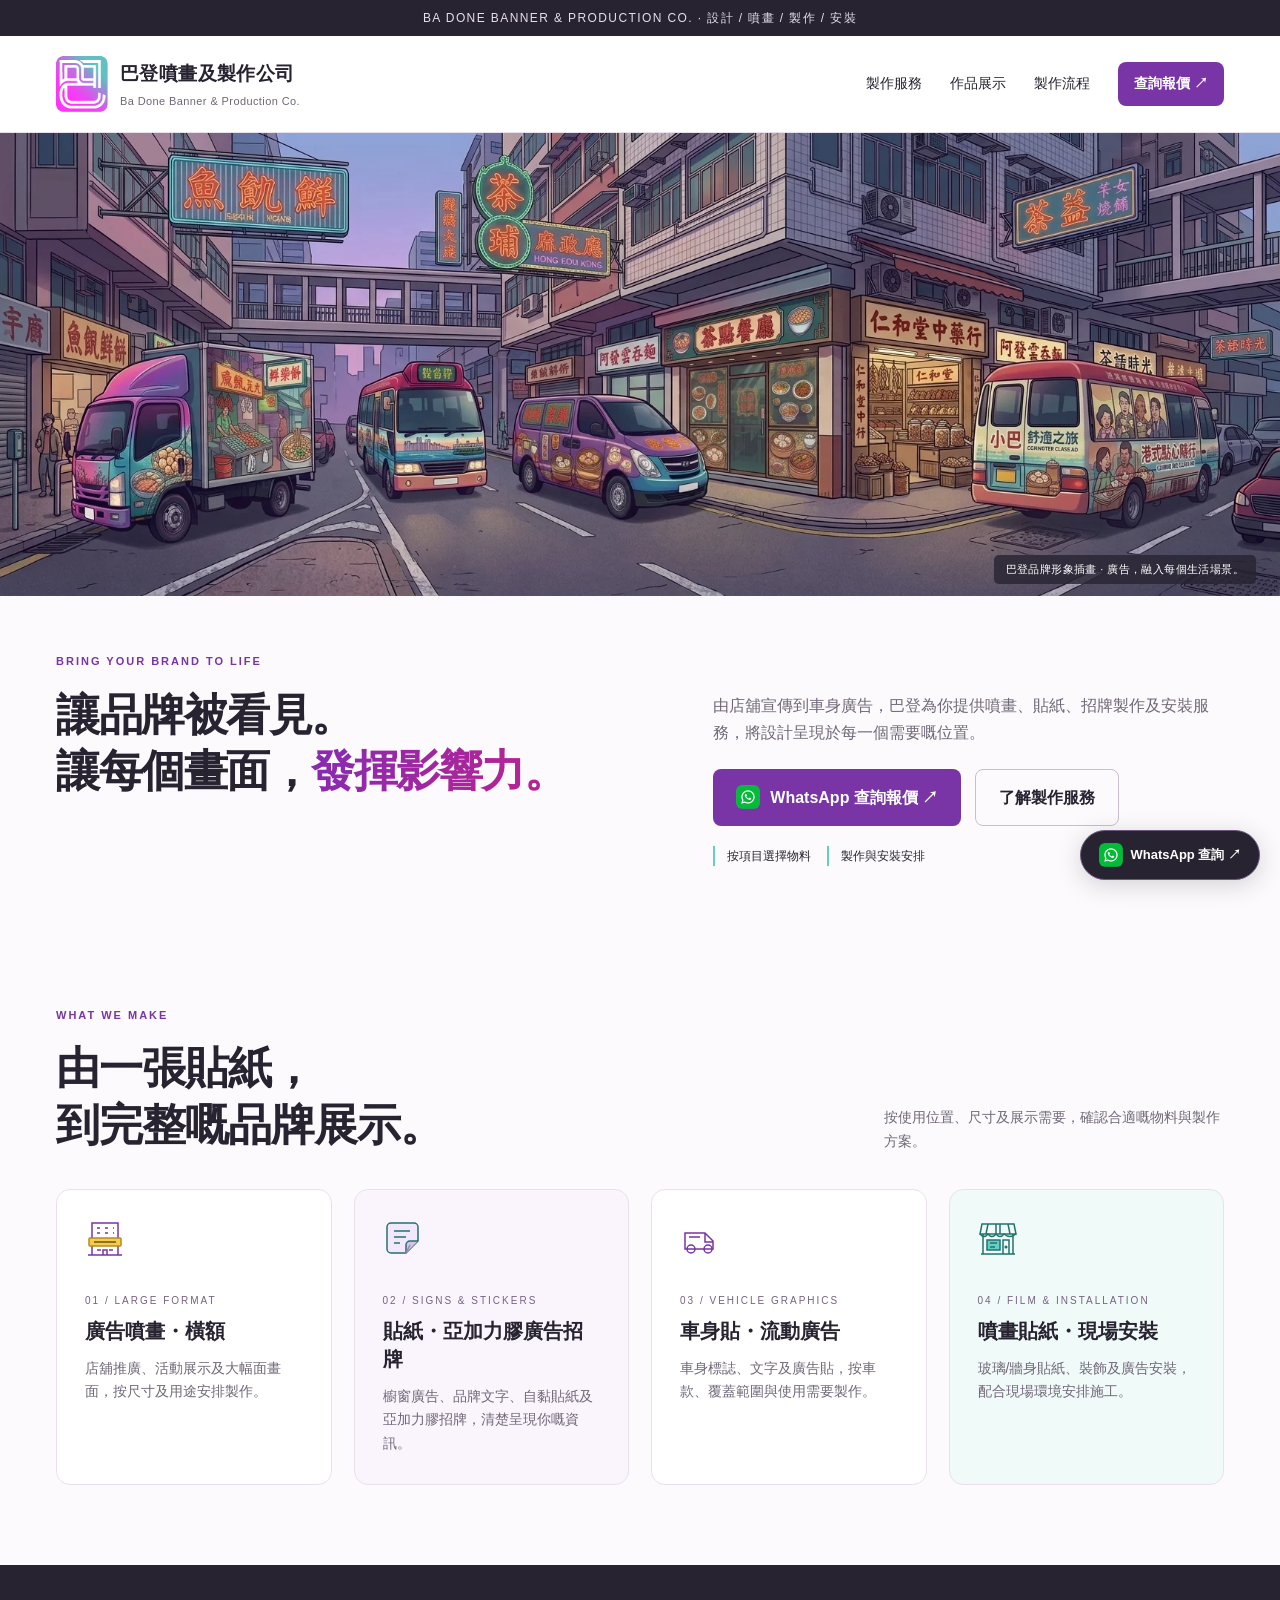
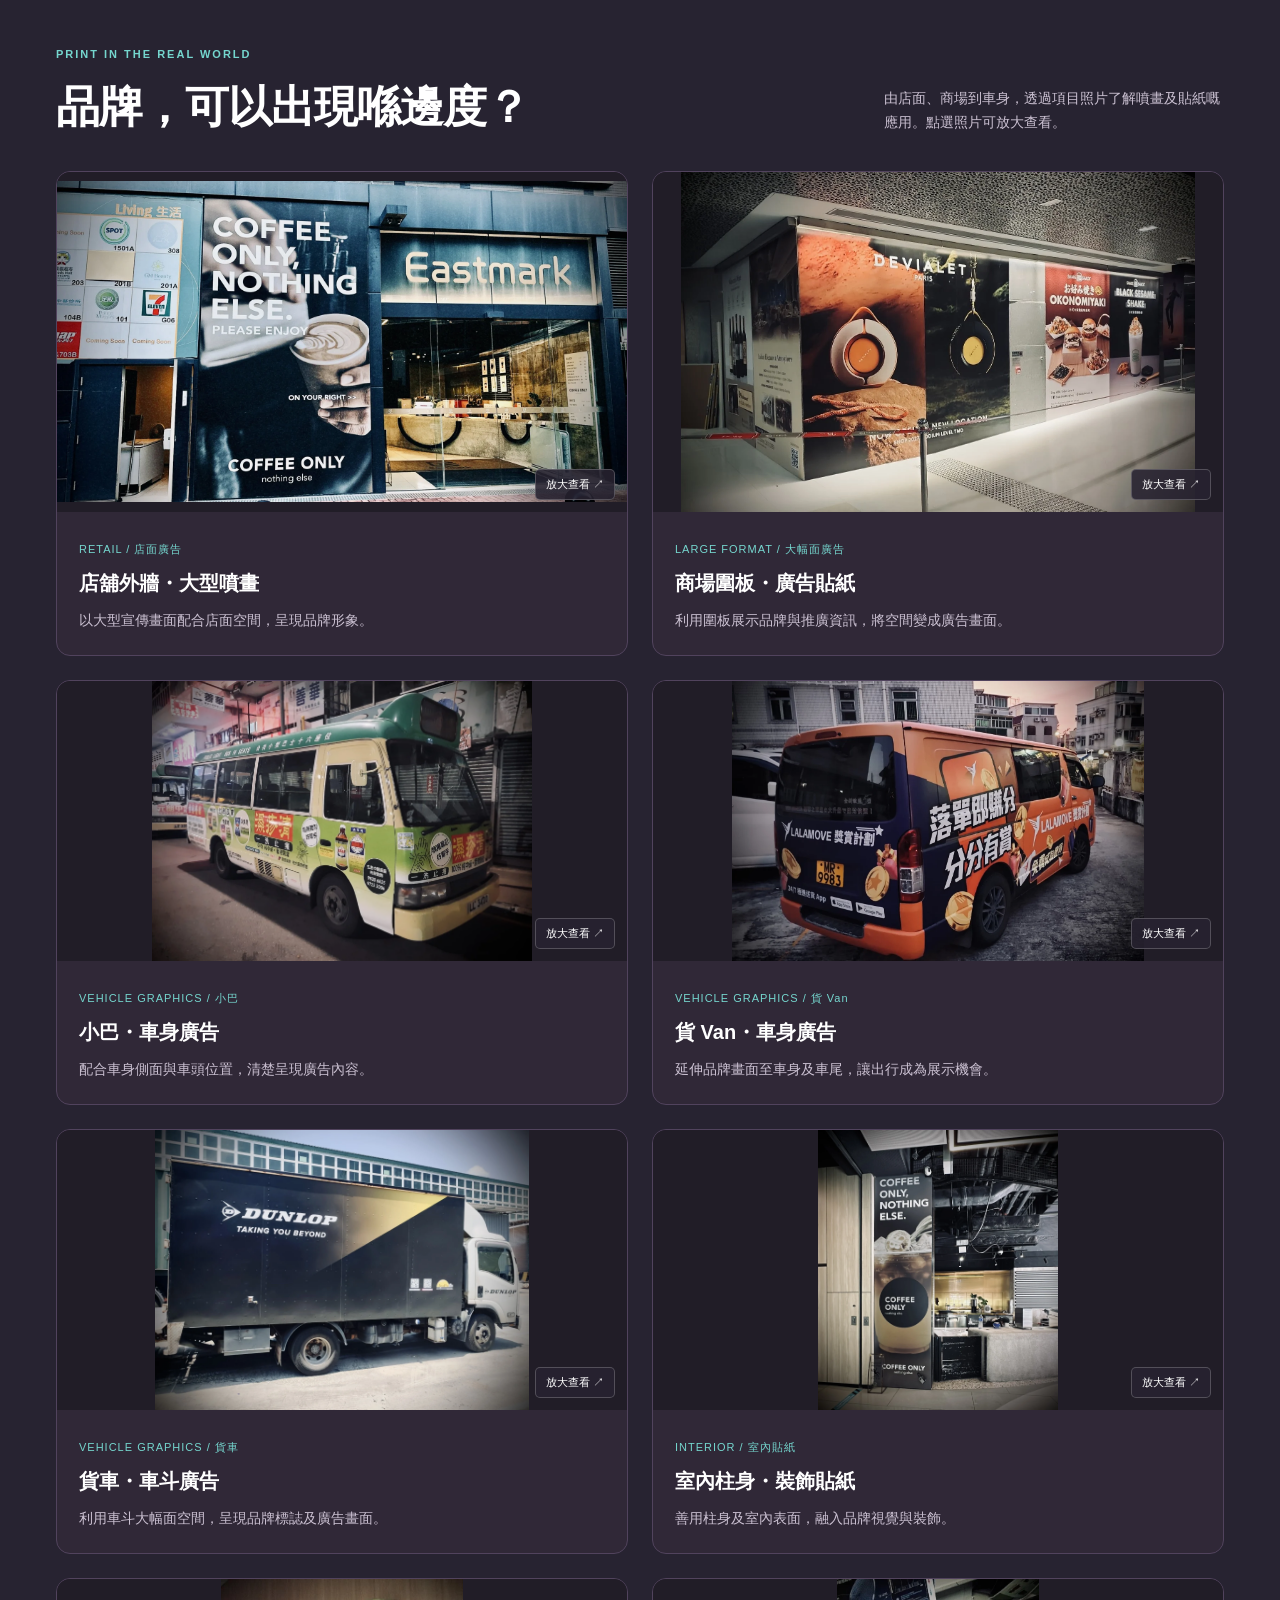
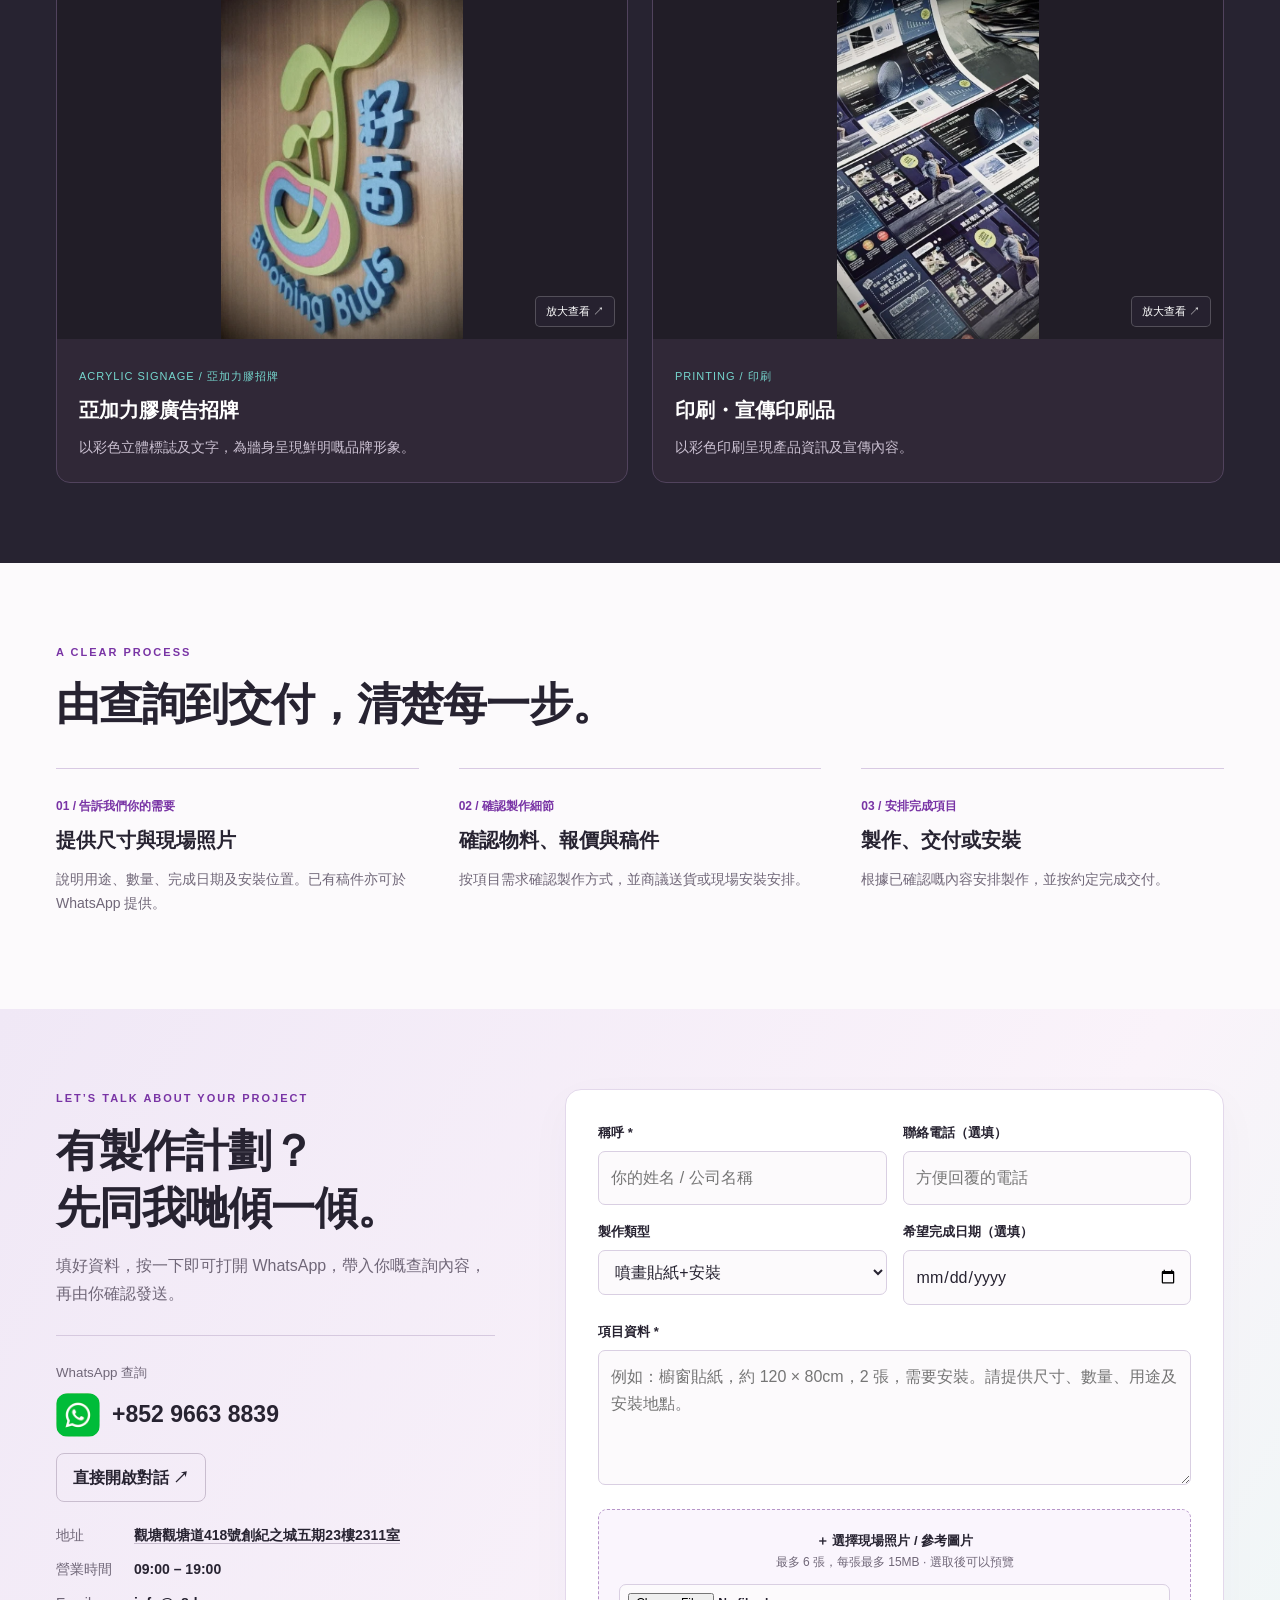
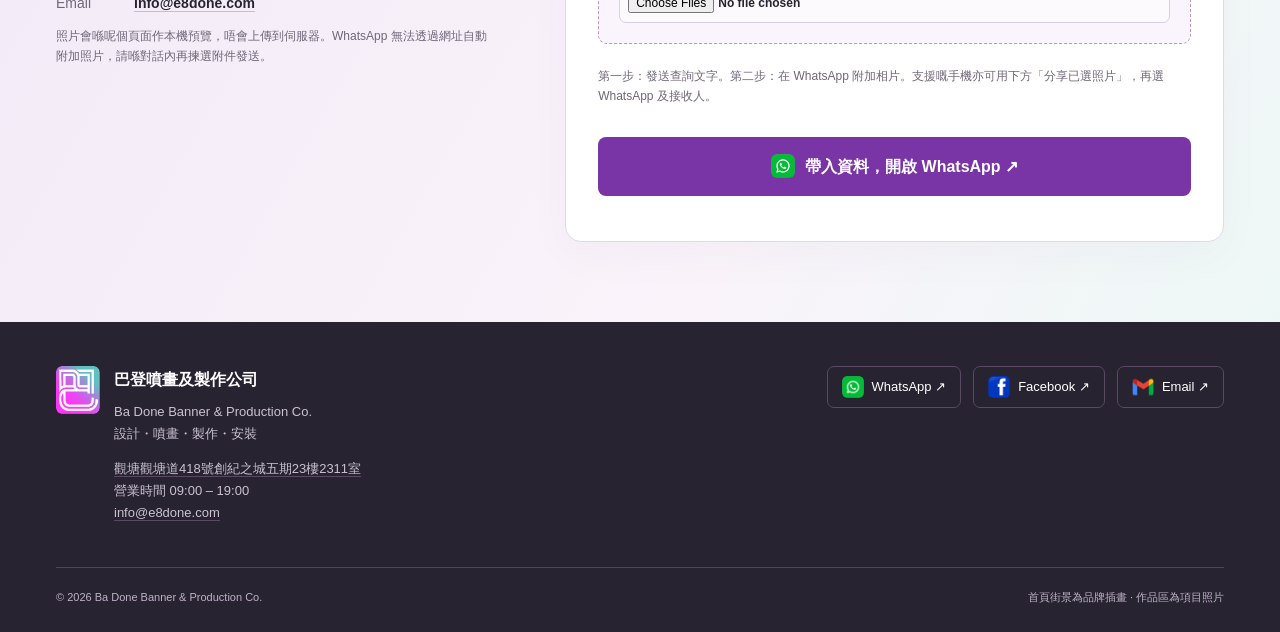
==== index.html @ 2008bd96 "Add Cornerstone-style logo effects: pop-in entrance and shine sweep - Header logo bounces/rotates in" ====
<!doctype html>
<html lang="zh-Hant"><head><meta charset="utf-8"><meta name="viewport" content="width=device-width,initial-scale=1"><meta name="description" content="巴登噴畫及製作公司 Ba Done Banner & Production Co.：廣告噴畫、貼紙、車身廣告、招牌及安裝服務。透過 WhatsApp 查詢報價。"><meta name="theme-color" content="#272331"><meta property="og:type" content="website"><meta property="og:url" content="https://e8done.com/"><meta property="og:site_name" content="巴登噴畫及製作公司"><meta property="og:title" content="巴登噴畫及製作公司 | Ba Done Banner &amp; Production Co."><meta property="og:description" content="廣告噴畫、貼紙、車身廣告、亞加力膠招牌及現場安裝。透過 WhatsApp 查詢報價。"><meta property="og:image" content="https://e8done.com/assets/og-image.jpg"><meta property="og:image:width" content="1200"><meta property="og:image:height" content="630"><meta property="og:image:alt" content="巴登噴畫及製作公司：設計・噴畫・製作・安裝"><meta property="og:locale" content="zh_HK"><meta name="twitter:card" content="summary_large_image"><link rel="icon" type="image/png" href="[data-uri]"><title>巴登噴畫及製作公司 | Ba Done Banner & Production Co.</title><style>
/* ===== Brand tokens ===== */
:root{--ink:#272331;--muted:#706778;--bg:#fcfafc;--green:#63cec6;--line:#e8e1ed;--purple:#7934a5;--teal:#21736f}

/* ===== Base ===== */
*{box-sizing:border-box}
html{scroll-behavior:smooth;scroll-padding-top:100px}
body{margin:0;color:var(--ink);background:var(--bg);font:16px/1.7 Arial,'Noto Sans TC',sans-serif}
a{color:inherit;text-decoration:none}
button,input,select,textarea{font:inherit}
button,a,input,select,textarea{touch-action:manipulation}
button{cursor:pointer}
[hidden]{display:none!important}
button:disabled{cursor:default;opacity:.6}
:focus-visible{outline:3px solid #8b36b8;outline-offset:4px}
.wrap{max-width:1240px;margin:auto;padding:0 36px}
h2{font-size:clamp(30px,3.5vw,44px);line-height:1.3;margin:14px 0 0;letter-spacing:-1px}
h3{font-size:20px;line-height:1.4;margin:8px 0 12px}
.eyebrow{font-size:11px;font-weight:700;letter-spacing:2px;text-transform:uppercase;color:var(--purple)}

/* ===== Buttons ===== */
.btn{position:relative;overflow:hidden;display:inline-flex;align-items:center;justify-content:center;gap:15px;background:var(--purple);color:#fff;border:0;border-radius:8px;padding:14px 23px;font-weight:700;transition:background .2s,transform .25s cubic-bezier(.2,.7,.2,1),box-shadow .25s}
.btn:hover{background:#612485;transform:translateY(-3px);box-shadow:0 12px 26px #7934a54d}
.btn:active{transform:translateY(0) scale(.97);box-shadow:0 4px 10px #7934a540}
.btn::after{content:"";position:absolute;top:0;bottom:0;left:-80%;width:45%;background:linear-gradient(100deg,transparent,#ffffff66,transparent);transform:skewX(-20deg);transition:left .7s ease;pointer-events:none}
.btn:hover::after{left:135%}
.btn.outline{background:transparent;color:var(--ink);border:1px solid #c9bdcf}
.btn.outline::after{background:linear-gradient(100deg,transparent,#7934a529,transparent)}
.btn.outline:hover{background:#f1eaf6;box-shadow:0 10px 22px #7934a52e}
.btn.small{padding:10px 16px}
.icon-img{display:block;width:24px;height:24px;flex-shrink:0;border-radius:6px}
.btn.with-icon{gap:10px}

/* ===== Top line & header ===== */
.topline{background:var(--ink);color:#e8deed;font-size:12px;padding:8px;text-align:center;letter-spacing:1.4px}
header{position:sticky;top:0;z-index:10;background:#ffffffed;border-bottom:1px solid var(--line);backdrop-filter:blur(12px)}
.head{min-height:96px;display:flex;align-items:center;justify-content:space-between;gap:24px}
.brand{display:flex;align-items:center;gap:12px}
.brand-logo{display:block;width:52px;height:56px;object-fit:contain;flex-shrink:0}
.logo-wrap{position:relative;display:block;flex-shrink:0;overflow:hidden;border-radius:13%;line-height:0;transition:transform .4s cubic-bezier(.2,.7,.2,1);animation:logoPop .9s ease backwards,logoGlow 3.6s ease-in-out .9s infinite}
.logo-wrap::after{content:"";position:absolute;top:0;left:-90%;width:60%;height:100%;background:linear-gradient(100deg,#ffffff00 0%,#ffffffd9 50%,#ffffff00 100%);transform:skewX(-20deg);animation:logoShine 5s ease-in-out infinite;pointer-events:none}
.brand:hover .logo-wrap,.footer-brand:hover .logo-wrap{transform:rotate(-8deg) scale(1.1)}
@keyframes logoPop{0%{opacity:0;transform:scale(.4) rotate(-90deg)}70%{opacity:1;transform:scale(1.14) rotate(8deg)}100%{opacity:1;transform:none}}
@keyframes logoShine{0%,55%{left:-90%}100%{left:150%}}
@keyframes logoGlow{0%,100%{filter:drop-shadow(0 0 0 #bd228f00)}50%{filter:drop-shadow(0 0 9px #bd228f73) drop-shadow(0 0 5px #63cec699)}}
.brand strong{display:block;font-size:19px;letter-spacing:.4px}
.brand small{display:block;font-size:11px;letter-spacing:.4px;margin-top:2px;color:var(--muted)}
nav{display:flex;align-items:center;gap:28px;font-size:14px}
nav a:not(.btn){position:relative;padding:6px 0}
nav a:not(.btn)::after{content:"";position:absolute;left:0;right:0;bottom:0;height:2px;border-radius:2px;background:linear-gradient(90deg,var(--purple),var(--green));transform:scaleX(0);transform-origin:left;transition:transform .3s ease}
nav a:not(.btn):hover::after{transform:scaleX(1)}

/* ===== Brand banner ===== */
.brand-banner{margin:0;background:#32283d;position:relative}
.brand-banner img{display:block;width:100%;height:auto;aspect-ratio:1728/624}
.brand-banner figcaption{position:absolute;bottom:12px;right:24px;color:#fff;background:#272331cc;padding:5px 12px;border-radius:5px;font-size:11px;letter-spacing:.4px}

/* ===== Hero introduction ===== */
.hero{padding-top:56px;padding-bottom:60px}
.hero>div{display:grid;grid-template-columns:1.15fr 1fr;column-gap:70px;align-items:start}
.hero .eyebrow{grid-column:1/-1}
.hero h1{grid-column:1;grid-row:2/5;font-size:clamp(36px,3.4vw,46px);line-height:1.28;letter-spacing:-1.5px;margin:18px 0 0}
.hero h1 span{display:inline-block;background-image:linear-gradient(105deg,#862bb1,#bd228f,#862bb1);background-size:200% auto;color:transparent;-webkit-background-clip:text;background-clip:text;animation:shimmer 6s linear infinite}
@keyframes shimmer{from{background-position:0% 50%}to{background-position:200% 50%}}
@keyframes rise{from{opacity:0;transform:translateY(26px)}to{opacity:1;transform:none}}
.hero .eyebrow,.hero h1,.hero p,.hero .actions,.hero .hero-note{animation:rise .9s cubic-bezier(.2,.7,.2,1) both}
.hero .eyebrow{animation-delay:.05s}
.hero h1{animation-delay:.2s}
.hero p{animation-delay:.4s}
.hero .actions{animation-delay:.55s}
.hero .hero-note{animation-delay:.7s}
.hero .actions .btn:not(.outline){animation:ctaPulse 2.8s ease-in-out 1.6s infinite}
.hero .actions .btn:not(.outline):hover{animation:none}
@keyframes ctaPulse{0%,100%{box-shadow:0 6px 18px #7934a52e}50%{box-shadow:0 8px 32px #bd228f73}}
.hero p{grid-column:2;grid-row:2;color:var(--muted);max-width:520px;margin:22px 0 0}
.actions{display:flex;gap:14px;flex-wrap:wrap}
.hero .actions{grid-column:2;grid-row:3;margin-top:22px}
.hero-note{display:flex;gap:16px;font-size:12px}
.hero .hero-note{grid-column:2;grid-row:4;margin-top:20px}
.hero-note span{font-size:12px;padding-left:12px;border-left:2px solid var(--green)}

/* ===== Sections ===== */
.section{padding-top:80px;padding-bottom:80px}
.section-head{display:flex;align-items:end;justify-content:space-between;gap:40px;margin-bottom:36px}
.section-head p{color:var(--muted);max-width:340px;margin:0;font-size:14px}

/* ===== Services ===== */
.services{display:grid;grid-template-columns:repeat(4,1fr);gap:22px}
.service{background:#fff;border:1px solid var(--line);border-radius:14px;padding:28px}
.service:nth-child(2){background:#faf5fd}
.service:nth-child(4){background:#f0faf8}
.icon{width:40px;height:40px;stroke:var(--purple);fill:none;stroke-width:1.5}
.service:nth-child(even) .icon{stroke:var(--teal)}
.service .num{display:block;font-size:10px;letter-spacing:2px;color:#766282;margin-top:25px}
.service p{font-size:14px;color:var(--muted);margin:0}

/* ===== Project photos ===== */
.applications{background:#272331;color:#fff}
.applications .eyebrow{color:#75d6ce}
.applications .section-head p{color:#cbc1d2}
.portfolio-grid{display:grid;grid-template-columns:repeat(2,minmax(0,1fr));gap:24px}
.portfolio-card{min-width:0;background:#302837;border:1px solid #51435d;border-radius:14px;overflow:hidden}
.portfolio-image{position:relative;display:flex;align-items:center;justify-content:center;background:#211d27;height:280px;overflow:hidden}
.portfolio-card:nth-child(-n+2) .portfolio-image{height:340px}
.acrylic-card .portfolio-image,.printing-card .portfolio-image{height:360px}
.portfolio-image img{display:block;width:100%;height:100%;object-fit:contain}
.zoom-label{position:absolute;right:12px;bottom:12px;background:#272331df;color:#fff;border:1px solid #ffffff35;border-radius:5px;padding:5px 10px;font-size:11px}
.portfolio-image:hover .zoom-label{background:var(--purple)}
.example-copy{padding:22px}
.example-copy small{color:#75d6ce;font-size:11px;letter-spacing:1px}
.example-copy p{font-size:14px;color:#cbc1d2;margin:0}

/* ===== Process ===== */
.steps{display:grid;grid-template-columns:repeat(3,1fr);gap:40px;margin-top:35px}
.step{border-top:1px solid #d8c9e3;padding-top:22px}
.step b{font-size:12px;color:var(--purple)}
.step p{font-size:14px;color:var(--muted)}

/* ===== Quote form ===== */
.quote-area{background:linear-gradient(120deg,#f0e8f6,#faf3fa 65%,#edf8f6)}
.quote-grid{display:grid;grid-template-columns:.8fr 1.2fr;gap:70px}
.quote-intro p{color:var(--muted)}
.contact-card{margin-top:28px;border-top:1px solid #d6c9df;padding-top:22px}
.contact-card strong{display:block;font-size:23px}
.contact-phone{display:flex;align-items:center;gap:12px;margin-top:8px}
.badge{display:block;width:44px;height:44px;border-radius:12px;flex-shrink:0}
.contact-card small{color:var(--muted)}
.contact-card .btn{margin-top:16px}
.contact-list{margin:22px 0 0;display:grid;gap:10px;font-size:14px}
.contact-list div{display:flex;gap:14px}
.contact-list dt{flex:0 0 64px;color:var(--muted)}
.contact-list dd{margin:0;font-weight:700;overflow-wrap:anywhere}
.contact-list a{border-bottom:1px solid #c9bdcf}
.contact-list a:hover{color:var(--purple);border-color:var(--purple)}
form{background:#fff;padding:32px;border:1px solid #e3d8eb;border-radius:16px;box-shadow:0 14px 45px #44225308}
.fields{display:grid;grid-template-columns:1fr 1fr;gap:16px}
.field.full{grid-column:1/-1}
label{display:block;font-size:13px;font-weight:700;margin-bottom:7px}
input,select,textarea{width:100%;padding:12px;background:#fcfafc;border:1px solid #d9cfe2;border-radius:7px;color:var(--ink)}
textarea{resize:vertical}
.upload{display:block;border:1px dashed #b695c9;padding:20px;text-align:center;border-radius:9px;background:#faf5fd;cursor:pointer}
.upload span{display:block;font-size:12px;color:var(--muted);font-weight:400}
.upload input{padding:8px;margin-top:12px;font-size:12px}
.photos{display:grid;grid-template-columns:repeat(3,1fr);gap:10px;margin-top:12px}
.photo{margin:0;min-width:0;border:1px solid var(--line);border-radius:4px;overflow:hidden}
.photo img{width:100%;height:95px;object-fit:cover;display:block}
.photo figcaption{font-size:10px;padding:5px 8px;white-space:nowrap;overflow:hidden;text-overflow:ellipsis}
.photo button{border:0;background:#f1eaf6;width:100%;font-size:11px;padding:5px}
.hint{font-size:12px;color:var(--muted);margin:10px 0}
.send{width:100%;margin-top:20px;padding:16px}
.share{width:100%;margin-top:8px}
.status{font-size:13px;margin-top:10px}
.form-error{color:#a62929}

/* ===== Footer & floating WhatsApp ===== */
footer{padding:44px 0 25px;background:var(--ink);color:#fff}
.foot-top{display:flex;justify-content:space-between;gap:40px}
.foot-top p{font-size:13px;color:#cbc1d2}
.footer-brand{display:flex;align-items:flex-start;gap:14px}
.footer-logo{display:block;object-fit:contain;flex-shrink:0}
.footer-brand .logo-wrap{animation:logoGlow 3.6s ease-in-out infinite}
.footer-brand p{margin-top:8px}
.foot-contact a{border-bottom:1px solid #5a4865}
.foot-contact a:hover{border-color:#cbc1d2}
.social{display:flex;gap:12px;flex-wrap:wrap;align-items:flex-start}
.social a{display:inline-flex;align-items:center;gap:8px;border:1px solid #5a4865;border-radius:7px;padding:9px 14px;font-size:13px;transition:background .2s,transform .25s cubic-bezier(.2,.7,.2,1),border-color .2s}
.social a:hover{background:#42324c;border-color:#75d6ce;transform:translateY(-3px)}
.social .icon-img{width:22px;height:22px;border-radius:5px}
.foot-bottom{display:flex;justify-content:space-between;gap:20px;border-top:1px solid #51435d;padding-top:20px;margin-top:30px;font-size:11px;color:#bfb2c8}
.float-wa{position:fixed;bottom:20px;right:20px;z-index:15;display:inline-flex;align-items:center;gap:8px;background:#272331;color:#fff;border:1px solid #6e5680;padding:12px 18px;border-radius:30px;box-shadow:0 5px 25px #27233130;font-size:13px;font-weight:bold}
.float-wa{transition:background .2s,transform .25s cubic-bezier(.2,.7,.2,1);animation:waRing 3s ease-out infinite}
.float-wa:hover{background:var(--purple);transform:translateY(-3px);animation:none}
@keyframes waRing{0%{box-shadow:0 5px 25px #27233130,0 0 0 0 #63cec699}70%,100%{box-shadow:0 5px 25px #27233130,0 0 0 16px #63cec600}}

/* ===== Tablet (≤1000px) ===== */
@media(max-width:1000px){
nav{gap:16px}
.brand strong{font-size:16px}
.hero>div{column-gap:32px}
.hero h1{font-size:38px}
.hero .actions{gap:10px}
.hero .btn{padding:12px 16px}
.services{grid-template-columns:1fr 1fr}
.portfolio-grid{gap:20px}
.portfolio-card:nth-child(-n+2) .portfolio-image{height:280px}
.quote-grid{gap:35px}
}

/* ===== Mobile (≤700px) ===== */
@media(max-width:700px){
.wrap{padding-left:22px;padding-right:22px}
.topline{font-size:10px}
.topline{padding:7px 8px;line-height:1.6}
.topline-sep{display:none}
.topline-en,.topline-zh{display:block}
.head{min-height:86px;gap:10px}
.brand{gap:9px}
.brand-logo{width:39px;height:42px}
.brand strong{font-size:13px}
.brand small{font-size:8px;letter-spacing:0}
nav a:not(.btn){display:none}
.btn.small{font-size:12px;padding:9px 12px}
.brand-banner figcaption{position:static;background:#32283d;border-radius:0;padding:7px 22px;font-size:10px;text-align:right}
.hero{padding-top:32px;padding-bottom:38px}
.hero>div{display:block}
.hero h1{font-size:33px;letter-spacing:-1px;margin-top:16px}
.hero p{margin-top:18px}
.section{padding-top:52px;padding-bottom:52px}
.section-head{display:block}
.section-head p{margin-top:18px}
.services{gap:12px}
.service{padding:19px}
.service h3{font-size:18px}
.portfolio-grid{grid-template-columns:1fr;gap:22px}
.portfolio-image,.portfolio-card:nth-child(-n+2) .portfolio-image,.acrylic-card .portfolio-image,.printing-card .portfolio-image{height:auto}
.portfolio-image img{height:auto;max-height:460px}
.steps{grid-template-columns:1fr;gap:20px}
.quote-grid{grid-template-columns:1fr;gap:25px}
form{padding:22px}
.fields{grid-template-columns:1fr}
.field.full{grid-column:auto}
.foot-top,.foot-bottom{display:block}
.social{margin-top:22px}
.foot-bottom{padding-bottom:35px}
.foot-bottom>span{display:block}
.foot-bottom>span+span{margin-top:6px}
.footer-logo{width:39px;height:42px}
.float-wa{right:14px;bottom:14px;font-size:12px}
}

/* ===== Small phones (≤360px) ===== */
@media(max-width:360px){
.brand strong{font-size:12px}
.brand small{font-size:7px}
.btn.small{padding:9px;font-size:11px}
.hero h1{font-size:29px}
.services{grid-template-columns:1fr}
}

/* ===== Scroll reveal for headings ===== */
.reveal{opacity:0;transform:translateY(24px);transition:opacity .8s ease,transform .8s cubic-bezier(.2,.7,.2,1);transition-delay:var(--d,0s)}
.reveal.in{opacity:1;transform:none}

@media(prefers-reduced-motion:reduce){
html{scroll-behavior:auto}
*,*::before,*::after{animation:none!important;transition:none!important}
.btn:hover,.btn:active,.social a:hover,.float-wa:hover,.brand:hover .logo-wrap,.footer-brand:hover .logo-wrap{transform:none}
.reveal{opacity:1;transform:none}
}
</style></head><body>
<div class="topline"><span class="topline-en">BA DONE BANNER &amp; PRODUCTION CO.</span><span class="topline-sep"> · </span><span class="topline-zh">設計 / 噴畫 / 製作 / 安裝</span></div>
<header><div class="wrap head"><a href="#" class="brand"><span class="logo-wrap"><img class="brand-logo" src="[data-uri]" alt="巴登 Logo" width="52" height="56"></span><span><strong>巴登噴畫及製作公司</strong><small>Ba Done Banner &amp; Production Co.</small></span></a><nav aria-label="主選單"><a href="#services">製作服務</a><a href="#applications">作品展示</a><a href="#process">製作流程</a><a href="#quote" class="btn small">查詢報價 ↗</a></nav></div></header>
<main><figure class="brand-banner"><img src="assets/badone-banner.webp" width="1728" height="624" alt="香港街景插畫，展示店舖招牌、櫥窗及車身廣告" fetchpriority="high" decoding="async"><figcaption>巴登品牌形象插畫 · 廣告，融入每個生活場景。</figcaption></figure><section class="wrap hero"><div><div class="eyebrow">BRING YOUR BRAND TO LIFE</div><h1>讓品牌被看見。<br>讓每個畫面，<span>發揮影響力。</span></h1><p>由店舖宣傳到車身廣告，巴登為你提供噴畫、貼紙、招牌製作及安裝服務，將設計呈現於每一個需要嘅位置。</p><div class="actions"><a class="btn dark with-icon" href="#quote"><img class="icon-img" src="assets/icons/whatsapp.png" alt="" width="24" height="24">WhatsApp 查詢報價 ↗</a><a class="btn outline" href="#services">了解製作服務</a></div><div class="hero-note"><span>按項目選擇物料</span><span>製作與安裝安排</span></div></div></section>

<section class="wrap section" id="services"><div class="section-head"><div><div class="eyebrow">WHAT WE MAKE</div><h2>由一張貼紙，<br>到完整嘅品牌展示。</h2></div><p>按使用位置、尺寸及展示需要，確認合適嘅物料與製作方案。</p></div><div class="services">
<article class="service"><svg class="icon" viewBox="0 0 40 40" aria-hidden="true"><path d="M7 37V5h26v32M3 37h34M12 10h3m5 0h3m5 0h1M12 15h3m5 0h3m5 0h1M12 32h4m8 0h4M18 37v-5h4v5"/><rect x="4" y="20" width="32" height="8" rx="1" fill="#f7cc48" stroke="#b58a22"/><path d="M9 24h22" stroke="#66531e"/></svg><span class="num">01 / LARGE FORMAT</span><h3>廣告噴畫・橫額</h3><p>店舖推廣、活動展示及大幅面畫面，按尺寸及用途安排製作。</p></article>
<article class="service"><svg class="icon" viewBox="0 0 40 40" aria-hidden="true"><path d="M8 5h23a4 4 0 0 1 4 4v14L23 35H8a4 4 0 0 1-4-4V9a4 4 0 0 1 4-4Z" fill="#f3e7fb"/><path d="M23 35V27a4 4 0 0 1 4-4h8" fill="#d9c0e9"/><path d="M11 13h16M11 19h12M11 25h6"/><path d="M27 27 23 35" stroke="#a480ba"/></svg><span class="num">02 / SIGNS &amp; STICKERS</span><h3>貼紙・亞加力膠廣告招牌</h3><p>櫥窗廣告、品牌文字、自黏貼紙及亞加力膠招牌，清楚呈現你嘅資訊。</p></article>
<article class="service"><svg class="icon" viewBox="0 0 40 40" aria-hidden="true"><path d="M5 26V15h20l8 8v8H5zM25 15v9h8M9 19h11"/><circle cx="11" cy="31" r="4"/><circle cx="28" cy="31" r="4"/></svg><span class="num">03 / VEHICLE GRAPHICS</span><h3>車身貼・流動廣告</h3><p>車身標誌、文字及廣告貼，按車款、覆蓋範圍與使用需要製作。</p></article>
<article class="service"><svg class="icon" viewBox="0 0 40 40" aria-hidden="true"><path d="M5 16v20h30V16M3 36h34M4 6h32l2 10H2L4 6Z" fill="#f2faf8"/><path d="M10 6 8 16m10-10v10m4-10v10m8-10 2 10M2 16q4 5 8 0 4 5 8 0 4 5 8 0 6 5 12 0"/><path d="M9 22h13v10H9z" fill="#63cec6" stroke="#21736f"/><path d="M25 36V22h6v14M12 25h7m-7 4h5"/><circle cx="28" cy="29" r=".8" fill="#21736f"/></svg><span class="num">04 / FILM &amp; INSTALLATION</span><h3>噴畫貼紙・現場安裝</h3><p>玻璃/牆身貼紙、裝飾及廣告安裝，配合現場環境安排施工。</p></article></div></section>
<section class="applications" id="applications"><div class="wrap section"><div class="section-head"><div><div class="eyebrow">PRINT IN THE REAL WORLD</div><h2>品牌，可以出現喺邊度？</h2></div><p>由店面、商場到車身，透過項目照片了解噴畫及貼紙嘅應用。點選照片可放大查看。</p></div><div class="examples portfolio-grid"><article class="example portfolio-card"><a class="portfolio-image" href="assets/coffee-storefront.webp" target="_blank" rel="noopener" aria-label="放大查看：店舖外牆・大型噴畫"><img src="assets/coffee-storefront.webp" width="1600" height="900" loading="lazy" decoding="async" alt="咖啡店外牆廣告及店面展示"><span class="zoom-label">放大查看 ↗</span></a><div class="example-copy"><small>RETAIL / 店面廣告</small><h3>店舖外牆・大型噴畫</h3><p>以大型宣傳畫面配合店面空間，呈現品牌形象。</p></div></article><article class="example portfolio-card"><a class="portfolio-image" href="assets/mall-hoarding.webp" target="_blank" rel="noopener" aria-label="放大查看：商場圍板・廣告貼紙"><img src="assets/mall-hoarding.webp" width="1441" height="952" loading="lazy" decoding="async" alt="商場圍板上的品牌及餐飲廣告"><span class="zoom-label">放大查看 ↗</span></a><div class="example-copy"><small>LARGE FORMAT / 大幅面廣告</small><h3>商場圍板・廣告貼紙</h3><p>利用圍板展示品牌與推廣資訊，將空間變成廣告畫面。</p></div></article><article class="example portfolio-card"><a class="portfolio-image" href="assets/minibus-graphics.webp" target="_blank" rel="noopener" aria-label="放大查看：小巴・車身廣告"><img src="assets/minibus-graphics.webp" width="1533" height="1130" loading="lazy" decoding="async" alt="小巴側面及車頭廣告貼紙"><span class="zoom-label">放大查看 ↗</span></a><div class="example-copy"><small>VEHICLE GRAPHICS / 小巴</small><h3>小巴・車身廣告</h3><p>配合車身側面與車頭位置，清楚呈現廣告內容。</p></div></article><article class="example portfolio-card"><a class="portfolio-image" href="assets/van-wrap.webp" target="_blank" rel="noopener" aria-label="放大查看：貨 Van・車身廣告"><img src="assets/van-wrap.webp" width="1283" height="874" loading="lazy" decoding="async" alt="橙色貨Van側面及車尾車身廣告"><span class="zoom-label">放大查看 ↗</span></a><div class="example-copy"><small>VEHICLE GRAPHICS / 貨 Van</small><h3>貨 Van・車身廣告</h3><p>延伸品牌畫面至車身及車尾，讓出行成為展示機會。</p></div></article><article class="example portfolio-card"><a class="portfolio-image" href="assets/truck-graphics.webp" target="_blank" rel="noopener" aria-label="放大查看：貨車・車斗廣告"><img src="assets/truck-graphics.webp" width="1600" height="1200" loading="lazy" decoding="async" alt="Dunlop品牌貨車車斗及車門廣告"><span class="zoom-label">放大查看 ↗</span></a><div class="example-copy"><small>VEHICLE GRAPHICS / 貨車</small><h3>貨車・車斗廣告</h3><p>利用車斗大幅面空間，呈現品牌標誌及廣告畫面。</p></div></article><article class="example portfolio-card"><a class="portfolio-image" href="assets/interior-column.webp" target="_blank" rel="noopener" aria-label="放大查看：室內柱身・裝飾貼紙"><img src="assets/interior-column.webp" width="1094" height="1276" loading="lazy" decoding="async" alt="咖啡店室內柱身廣告貼紙"><span class="zoom-label">放大查看 ↗</span></a><div class="example-copy"><small>INTERIOR / 室內貼紙</small><h3>室內柱身・裝飾貼紙</h3><p>善用柱身及室內表面，融入品牌視覺與裝飾。</p></div></article><article class="example portfolio-card acrylic-card"><a class="portfolio-image" href="assets/acrylic-sign.webp" target="_blank" rel="noopener" aria-label="放大查看：亞加力膠廣告招牌"><img src="assets/acrylic-sign.webp" width="522" height="776" loading="lazy" decoding="async" alt="木紋牆上的彩色立體亞加力膠品牌招牌"><span class="zoom-label">放大查看 ↗</span></a><div class="example-copy"><small>ACRYLIC SIGNAGE / 亞加力膠招牌</small><h3>亞加力膠廣告招牌</h3><p>以彩色立體標誌及文字，為牆身呈現鮮明嘅品牌形象。</p></div></article><article class="example portfolio-card printing-card"><a class="portfolio-image" href="assets/printing-sheets.webp" target="_blank" rel="noopener" aria-label="放大查看：印刷・宣傳印刷品"><img src="assets/printing-sheets.webp" width="549" height="977" loading="lazy" decoding="async" alt="彩色宣傳印刷品的印刷紙張"><span class="zoom-label">放大查看 ↗</span></a><div class="example-copy"><small>PRINTING / 印刷</small><h3>印刷・宣傳印刷品</h3><p>以彩色印刷呈現產品資訊及宣傳內容。</p></div></article></div></div></section>
<section class="wrap section" id="process"><div class="eyebrow">A CLEAR PROCESS</div><h2>由查詢到交付，清楚每一步。</h2><div class="steps"><article class="step"><b>01 / 告訴我們你的需要</b><h3>提供尺寸與現場照片</h3><p>說明用途、數量、完成日期及安裝位置。已有稿件亦可於 WhatsApp 提供。</p></article><article class="step"><b>02 / 確認製作細節</b><h3>確認物料、報價與稿件</h3><p>按項目需求確認製作方式，並商議送貨或現場安裝安排。</p></article><article class="step"><b>03 / 安排完成項目</b><h3>製作、交付或安裝</h3><p>根據已確認嘅內容安排製作，並按約定完成交付。</p></article></div></section>
<section class="quote-area" id="quote"><div class="wrap section quote-grid"><div class="quote-intro"><div class="eyebrow">LET’S TALK ABOUT YOUR PROJECT</div><h2>有製作計劃？<br>先同我哋傾一傾。</h2><p>填好資料，按一下即可打開 WhatsApp，帶入你嘅查詢內容，再由你確認發送。</p><div class="contact-card"><small>WhatsApp 查詢</small><div class="contact-phone"><img class="badge" src="assets/icons/whatsapp.png" alt="" width="44" height="44"><strong>+852 9663 8839</strong></div><a class="btn outline small" href="https://wa.me/85296638839" target="_blank" rel="noopener">直接開啟對話 ↗</a><dl class="contact-list"><div><dt>地址</dt><dd><a href="https://www.google.com/maps/search/?api=1&amp;query=%E9%A6%99%E6%B8%AF%20%E8%A7%80%E5%A1%98%E8%A7%80%E5%A1%98%E9%81%93418%E8%99%9F%E5%89%B5%E7%B4%80%E4%B9%8B%E5%9F%8E%E4%BA%94%E6%9C%9F23%E6%A8%932311%E5%AE%A4" target="_blank" rel="noopener">觀塘觀塘道418號創紀之城五期23樓2311室</a></dd></div><div><dt>營業時間</dt><dd>09:00 – 19:00</dd></div><div><dt>Email</dt><dd><a href="mailto:info@e8done.com">info@e8done.com</a></dd></div></dl></div><p class="hint">照片會喺呢個頁面作本機預覽，唔會上傳到伺服器。WhatsApp 無法透過網址自動附加照片，請喺對話內再揀選附件發送。</p></div>
<form id="quote-form"><div class="fields"><div class="field"><label for="name">稱呼 *</label><input id="name" name="name" autocomplete="name" maxlength="100" required placeholder="你的姓名 / 公司名稱"></div><div class="field"><label for="phone">聯絡電話（選填）</label><input id="phone" name="phone" type="tel" autocomplete="tel" maxlength="40" placeholder="方便回覆的電話"></div><div class="field"><label for="type">製作類型</label><select id="type"><option>噴畫貼紙+安裝</option><option>車身廣告</option><option>小巴廣告</option><option>Banner橫額噴畫</option><option>亞加力招牌</option><option>印刷</option><option>其他</option></select></div><div class="field"><label for="date">希望完成日期（選填）</label><input id="date" type="date"></div><div class="field full"><label for="details">項目資料 *</label><textarea id="details" maxlength="3000" required rows="4" placeholder="例如：櫥窗貼紙，約 120 × 80cm，2 張，需要安裝。請提供尺寸、數量、用途及安裝地點。"></textarea></div><div class="field full"><label class="upload" for="photos">＋ 選擇現場照片 / 參考圖片<span>最多 6 張，每張最多 15MB · 選取後可以預覽</span><input id="photos" type="file" accept="image/*,.heic,.heif" multiple></label><div id="photo-status" class="status" role="status" aria-live="polite"></div><div id="photo-preview" class="photos"></div></div></div><p class="hint">第一步：發送查詢文字。第二步：在 WhatsApp 附加相片。支援嘅手機亦可用下方「分享已選照片」，再選 WhatsApp 及接收人。</p><button class="btn dark send with-icon" type="submit"><img class="icon-img" src="assets/icons/whatsapp.png" alt="" width="24" height="24">帶入資料，開啟 WhatsApp ↗</button><button class="btn outline share" id="share-photos" type="button" hidden>分享已選照片</button><p id="send-status" class="status" aria-live="polite"></p></form></div></section>
</main><footer><div class="wrap"><div class="foot-top"><div class="footer-brand"><span class="logo-wrap"><img class="footer-logo" src="[data-uri]" alt="巴登 Logo" width="44" height="48"></span><div><strong>巴登噴畫及製作公司</strong><p>Ba Done Banner &amp; Production Co.<br>設計・噴畫・製作・安裝</p><p class="foot-contact"><a href="https://www.google.com/maps/search/?api=1&amp;query=%E9%A6%99%E6%B8%AF%20%E8%A7%80%E5%A1%98%E8%A7%80%E5%A1%98%E9%81%93418%E8%99%9F%E5%89%B5%E7%B4%80%E4%B9%8B%E5%9F%8E%E4%BA%94%E6%9C%9F23%E6%A8%932311%E5%AE%A4" target="_blank" rel="noopener">觀塘觀塘道418號創紀之城五期23樓2311室</a><br>營業時間 09:00 – 19:00<br><a href="mailto:info@e8done.com">info@e8done.com</a></p></div></div><div class="social" aria-label="聯絡及社交平台"><a href="https://wa.me/85296638839" target="_blank" rel="noopener"><img class="icon-img" src="assets/icons/whatsapp.png" alt="" width="24" height="24">WhatsApp ↗</a><a href="https://www.facebook.com/share/1KNKArVigk/?mibextid=wwXIfr" target="_blank" rel="noopener"><img class="icon-img" src="assets/icons/facebook.png" alt="" width="24" height="24">Facebook ↗</a><a href="mailto:info@e8done.com"><img class="icon-img" src="assets/icons/email.png" alt="" width="24" height="24">Email ↗</a></div></div><div class="foot-bottom"><span>© <span id="year"></span> Ba Done Banner &amp; Production Co.</span><span>首頁街景為品牌插畫 · 作品區為項目照片</span></div></div></footer><a class="float-wa" href="https://wa.me/85296638839" target="_blank" rel="noopener" aria-label="WhatsApp 聯絡巴登"><img class="icon-img" src="assets/icons/whatsapp.png" alt="" width="24" height="24">WhatsApp 查詢 ↗</a>
<script>
'use strict';
const $=id=>document.getElementById(id);let selected=[];let previewUrls=[];
$('year').textContent=new Date().getFullYear();
function makeMessage(v,files){return ['你好，巴登，我想查詢製作報價。','稱呼：'+v.name,'聯絡電話：'+(v.phone||'未填寫'),'製作類型：'+v.type,'希望完成日期：'+(v.date||'待商議'),'項目資料：',v.details,files.length?'參考照片：'+files.length+' 張（稍後另附）':''].filter(Boolean).join('\n');}
function renderPhotos(){previewUrls.forEach(url=>URL.revokeObjectURL(url));previewUrls=[];$('photo-preview').replaceChildren();selected.forEach((file,i)=>{const figure=document.createElement('figure');figure.className='photo';const img=document.createElement('img');const url=URL.createObjectURL(file);previewUrls.push(url);img.src=url;img.alt='所選參考照片 '+(i+1);img.onerror=()=>{img.remove();const p=document.createElement('p');p.textContent='已選取照片（此格式無法預覽）';p.style='font-size:11px;padding:10px';figure.prepend(p);};const caption=document.createElement('figcaption');caption.textContent=file.name;const remove=document.createElement('button');remove.type='button';remove.textContent='移除';remove.setAttribute('aria-label','移除照片 '+file.name);remove.addEventListener('click',()=>{selected.splice(i,1);renderPhotos();$('photo-status').textContent='已選取 '+selected.length+' 張照片';});figure.append(img,caption,remove);$('photo-preview').append(figure);});$('share-photos').hidden=!(selected.length&&navigator.canShare&&navigator.canShare({files:selected}));}
$('photos').addEventListener('change',()=>{const errors=[];for(const file of $('photos').files){if(!(file.type.startsWith('image/')||/\.(heic|heif)$/i.test(file.name))){errors.push(file.name+'：請選擇圖片');continue;}if(file.size>15*1024*1024){errors.push(file.name+'：超過 15MB');continue;}if(selected.some(f=>f.name===file.name&&f.size===file.size&&f.lastModified===file.lastModified))continue;if(selected.length>=6){errors.push('最多只可選擇 6 張照片');break;}selected.push(file);}$('photos').value='';renderPhotos();$('photo-status').textContent='已選取 '+selected.length+' 張照片'+(errors.length?'。'+errors.join('；'):'');$('photo-status').classList.toggle('form-error',!!errors.length);});
$('quote-form').addEventListener('submit',e=>{e.preventDefault();const v={name:$('name').value.trim(),phone:$('phone').value.trim(),type:$('type').value,date:$('date').value,details:$('details').value.trim()};if(!v.name||!v.details){$('send-status').textContent='請填寫稱呼及項目資料。';return;}const url='https://wa.me/85296638839?text='+encodeURIComponent(makeMessage(v,selected));$('send-status').replaceChildren();const msg=document.createElement('span');msg.textContent='請在 WhatsApp 確認文字並按發送。'+(selected.length?' 記得再附上 '+selected.length+' 張照片。':'');const link=document.createElement('a');link.href=url;link.target='_blank';link.rel='noopener';link.textContent=' 如未開啟，點此重試。';link.style.textDecoration='underline';$('send-status').append(msg,link);window.open(url,'_blank','noopener');});
$('share-photos').addEventListener('click',async()=>{if(!selected.length)return;try{await navigator.share({files:selected});$('send-status').textContent='請在分享選單選擇 WhatsApp，並確認接收人為 +852 9663 8839。';}catch(e){if(e.name!=='AbortError')$('send-status').textContent='此裝置無法分享照片，請在 WhatsApp 使用附件按鈕選取照片。';}});
window.addEventListener('pagehide',()=>previewUrls.forEach(url=>URL.revokeObjectURL(url)));
(function(){if(!('IntersectionObserver' in window)||matchMedia('(prefers-reduced-motion: reduce)').matches)return;
const io=new IntersectionObserver(es=>es.forEach(e=>{if(e.isIntersecting){e.target.classList.add('in');io.unobserve(e.target);}}),{threshold:.15,rootMargin:'0px 0px -6% 0px'});
document.querySelectorAll('.section').forEach(sec=>sec.querySelectorAll('.eyebrow,h2,.section-head p').forEach((el,i)=>{el.classList.add('reveal');el.style.setProperty('--d',(i*.12)+'s');io.observe(el);}));})();
</script></body></html>
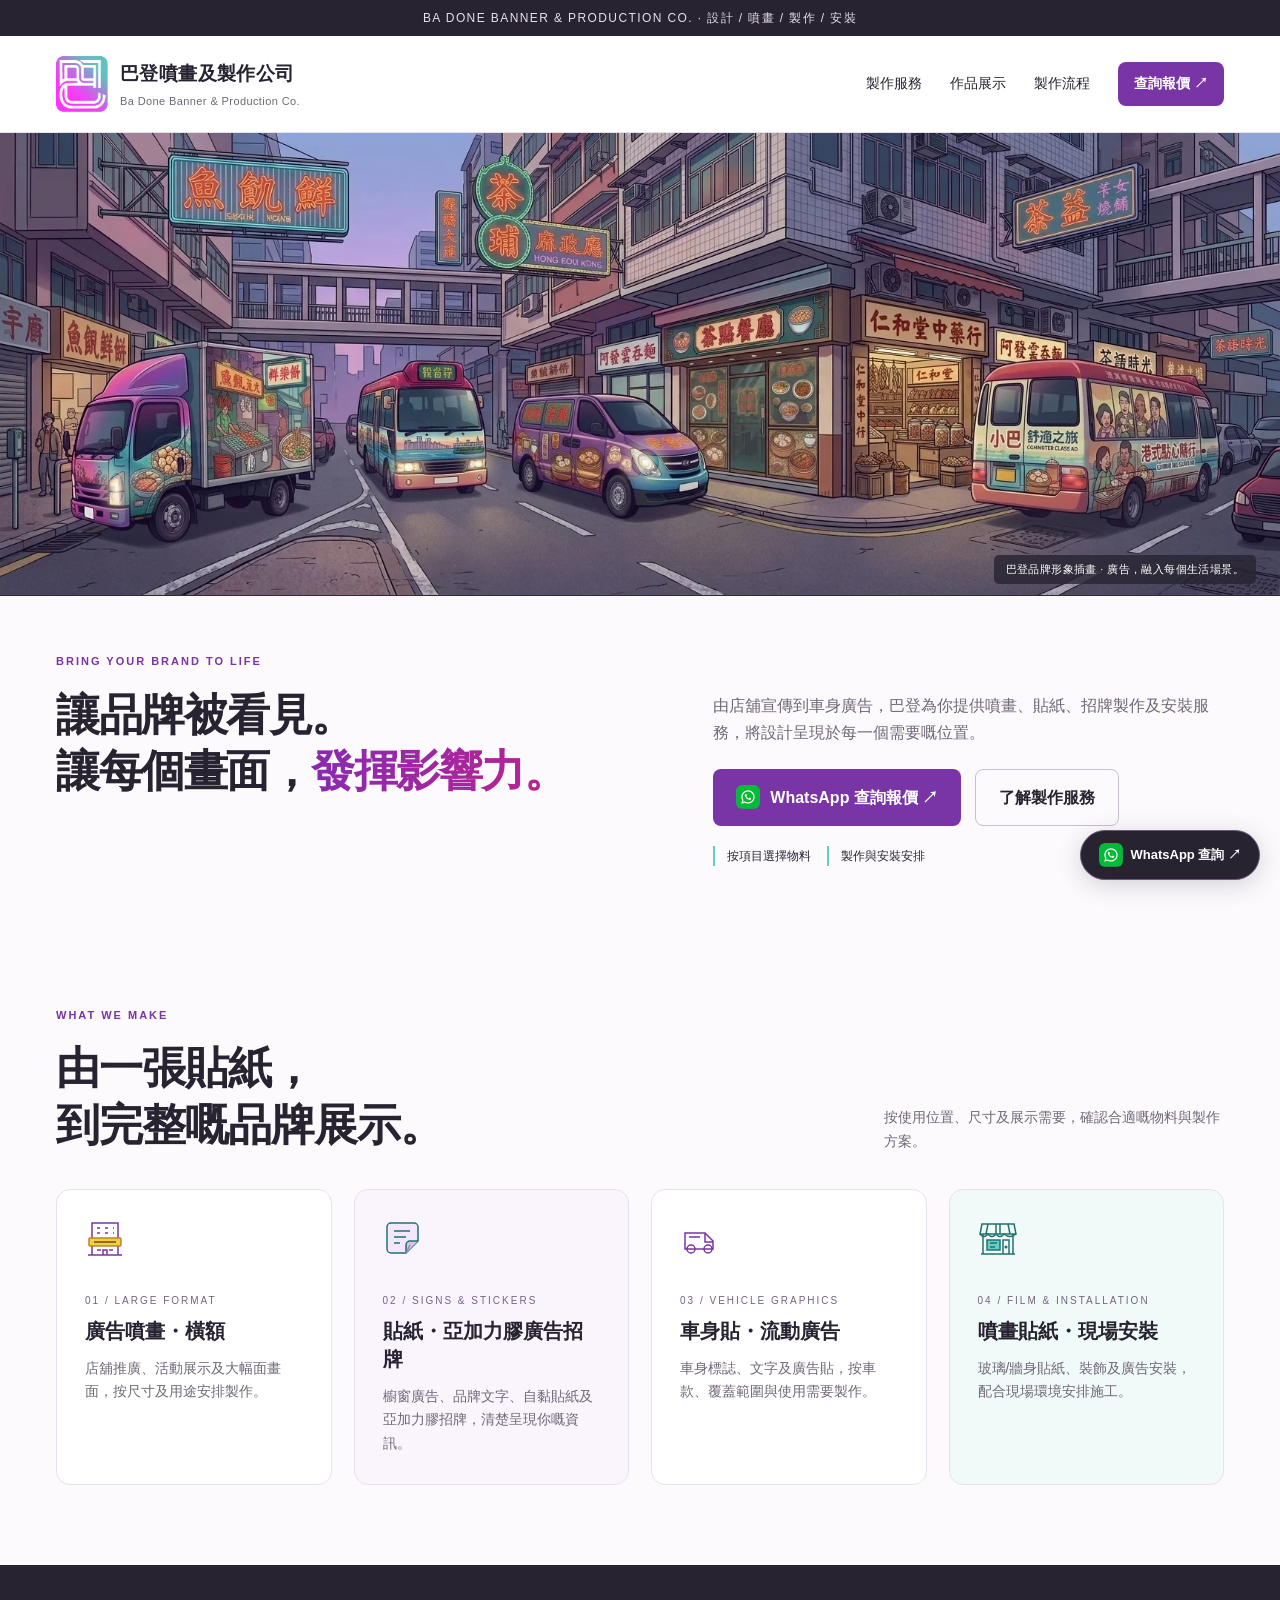
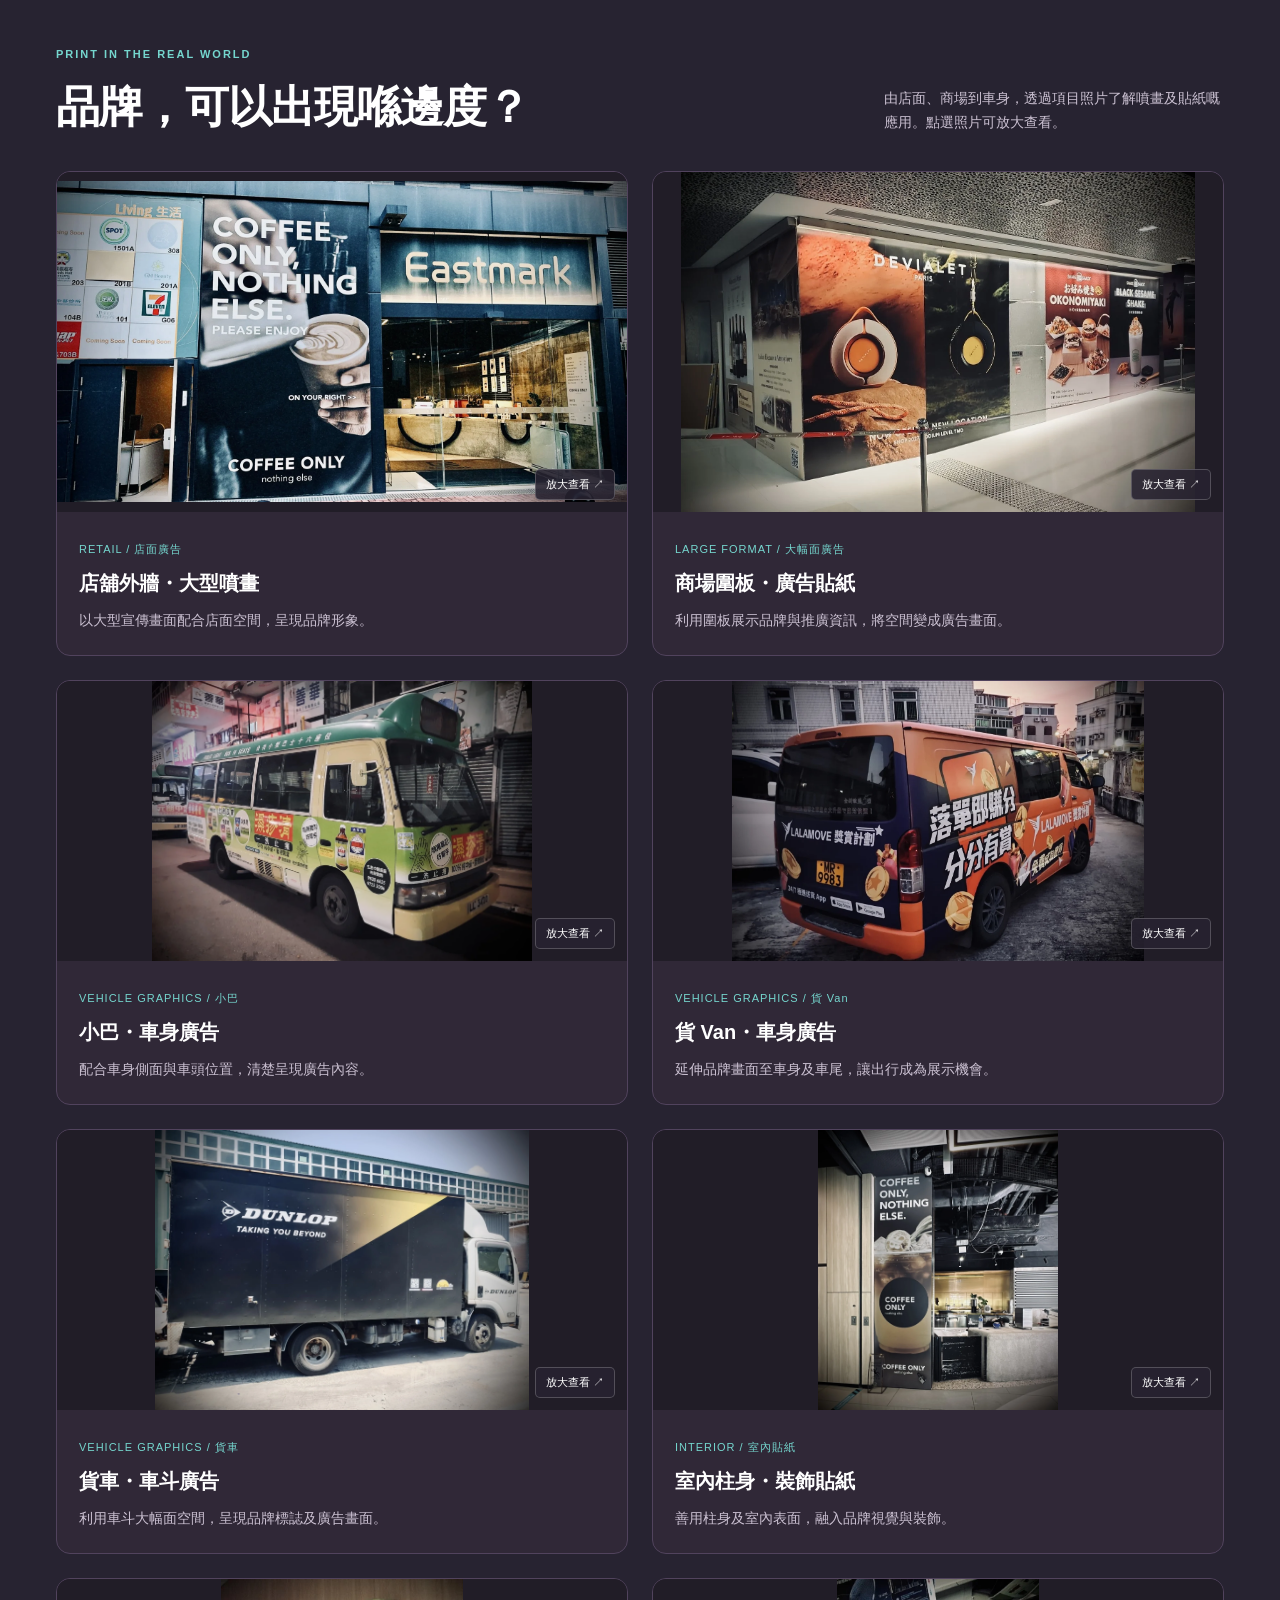
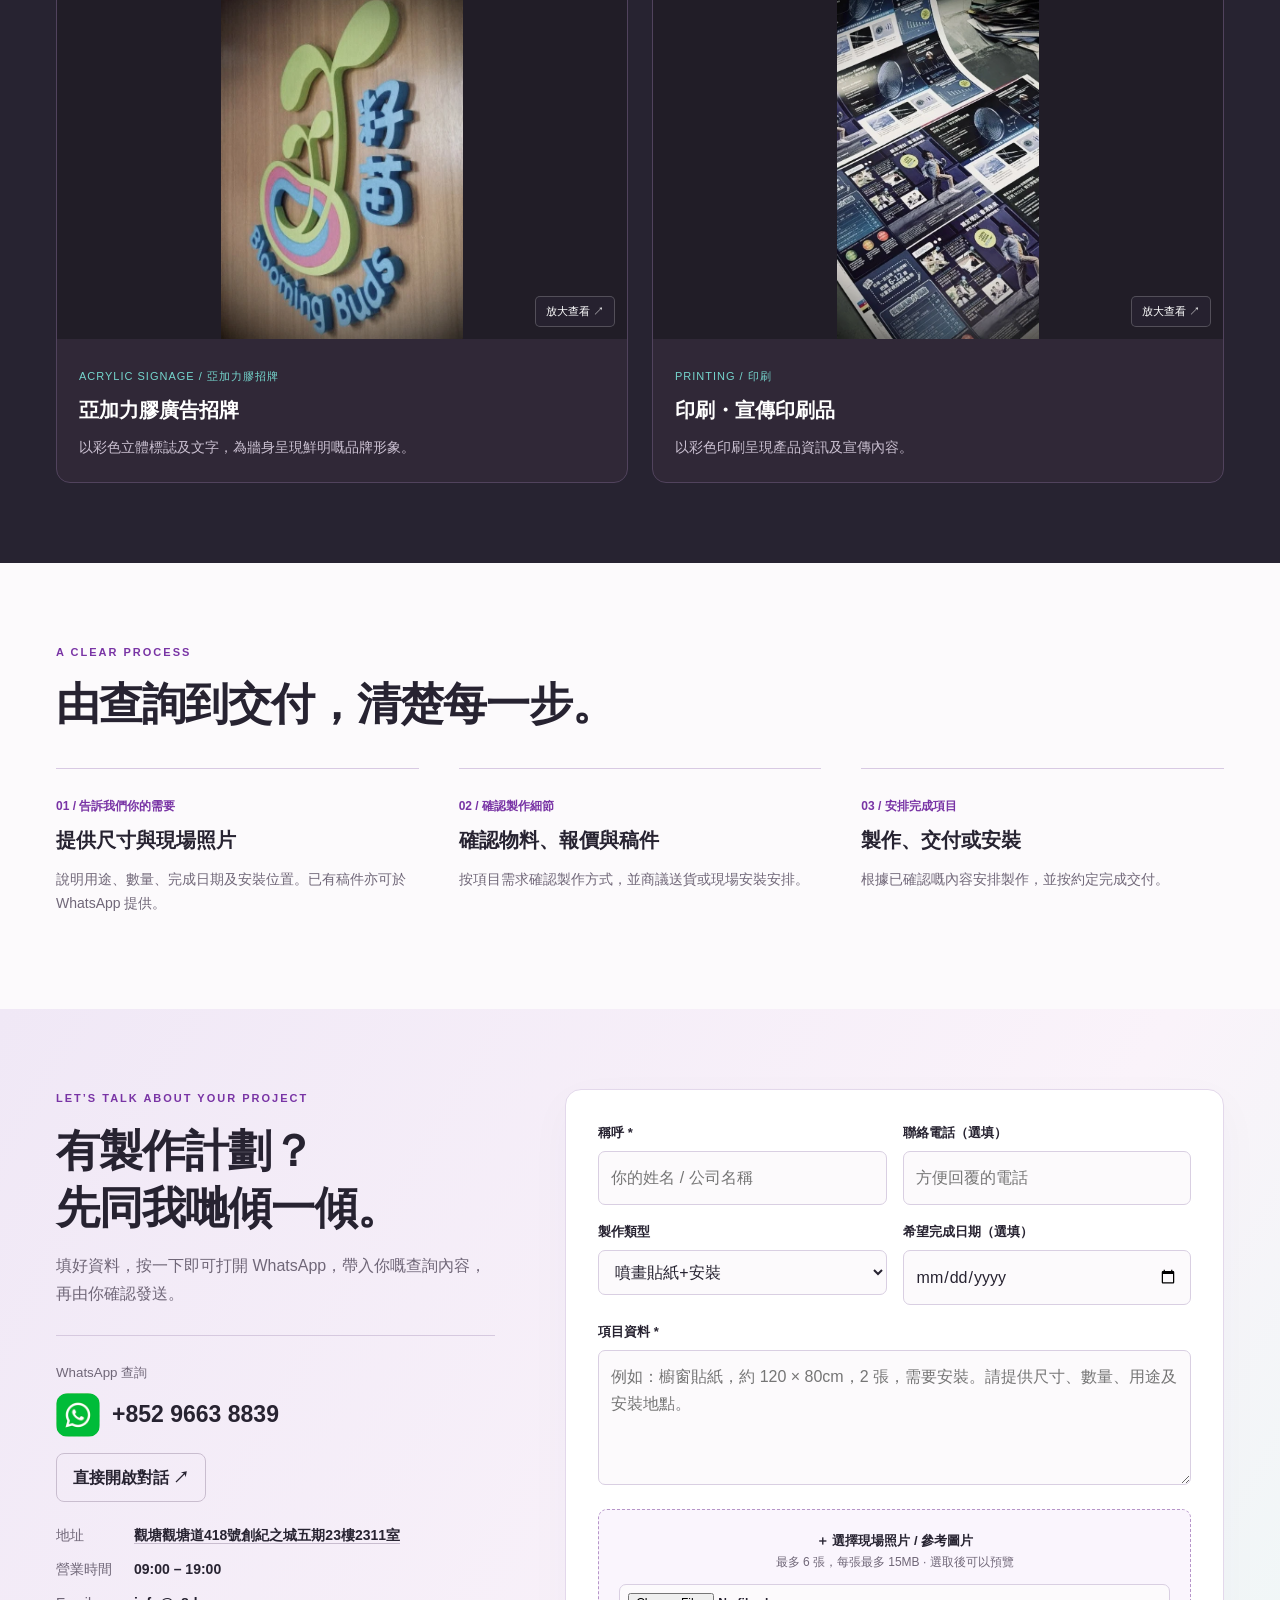
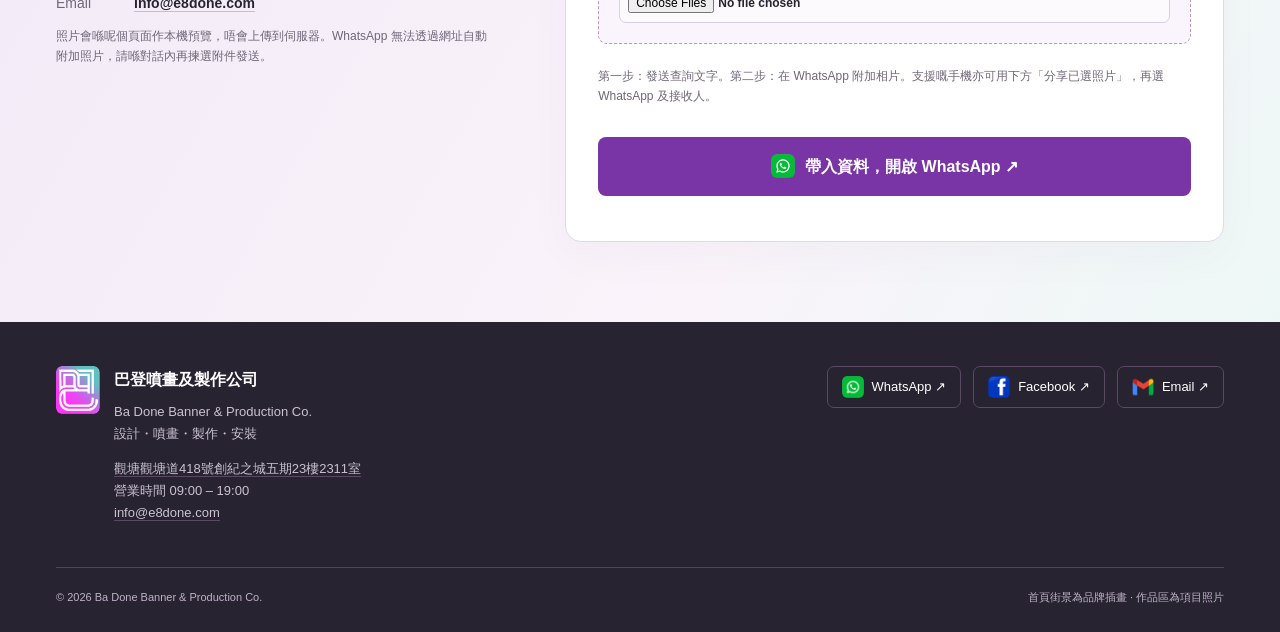
==== commit d7c51e21: "Hero banner: animate minibuses and trucks driving Split the street illustration into a clean backgro" ====
--- a/index.html
+++ b/index.html
@@ -53,7 +53,16 @@
 
 /* ===== Brand banner ===== */
 .brand-banner{margin:0;background:#32283d;position:relative}
-.brand-banner img{display:block;width:100%;height:auto;aspect-ratio:1728/624}
+.brand-banner .scene{position:relative;overflow:hidden;container-type:inline-size;aspect-ratio:1728/624}
+.brand-banner .plate{display:block;width:100%;height:auto;aspect-ratio:1728/624}
+.veh{position:absolute;will-change:transform;animation:drive var(--dur) ease-in-out var(--delay) infinite;transform:translate(0,0) scale(1)}
+.veh>img{position:absolute;inset:0;width:100%;height:100%;display:block;animation:bob 1.1s ease-in-out infinite}
+.lamp{position:absolute;border-radius:50%;pointer-events:none;mix-blend-mode:screen;animation:lamp 2.2s ease-in-out infinite}
+.lamp.h{background:radial-gradient(closest-side,#fff7c8,#ffe27a66 60%,transparent);box-shadow:0 0 14px 6px #ffe48a88}
+.lamp.b{background:radial-gradient(closest-side,#ff6a5a,#ff2a1a55 60%,transparent);box-shadow:0 0 12px 5px #ff3a2a77}
+@keyframes drive{0%,6%{transform:translate(0,0) scale(1)}46%,54%{transform:translate(calc(var(--tx)*100cqw/1728),calc(var(--ty)*100cqw/1728)) scale(var(--s))}94%,100%{transform:translate(0,0) scale(1)}}
+@keyframes bob{0%,100%{transform:translateY(0)}50%{transform:translateY(-.6px)}}
+@keyframes lamp{0%,100%{opacity:.35}50%{opacity:.9}}
 .brand-banner figcaption{position:absolute;bottom:12px;right:24px;color:#fff;background:#272331cc;padding:5px 12px;border-radius:5px;font-size:11px;letter-spacing:.4px}
 
 /* ===== Hero introduction ===== */
@@ -242,7 +251,7 @@
 .reveal{opacity:0;transform:translateY(24px);transition:opacity .8s ease,transform .8s cubic-bezier(.2,.7,.2,1);transition-delay:var(--d,0s)}
 .reveal.in{opacity:1;transform:none}
 
-@media(prefers-reduced-motion:reduce){
+@media(prefers-reduced-motion:reduce){.veh,.veh>img,.lamp{animation:none!important;transform:none!important}
 html{scroll-behavior:auto}
 *,*::before,*::after{animation:none!important;transition:none!important}
 .btn:hover,.btn:active,.social a:hover,.float-wa:hover,.brand:hover .logo-wrap,.footer-brand:hover .logo-wrap{transform:none}
@@ -251,7 +260,7 @@
 </style></head><body>
 <div class="topline"><span class="topline-en">BA DONE BANNER &amp; PRODUCTION CO.</span><span class="topline-sep"> · </span><span class="topline-zh">設計 / 噴畫 / 製作 / 安裝</span></div>
 <header><div class="wrap head"><a href="#" class="brand"><span class="logo-wrap"><img class="brand-logo" src="[data-uri]" alt="巴登 Logo" width="52" height="56"></span><span><strong>巴登噴畫及製作公司</strong><small>Ba Done Banner &amp; Production Co.</small></span></a><nav aria-label="主選單"><a href="#services">製作服務</a><a href="#applications">作品展示</a><a href="#process">製作流程</a><a href="#quote" class="btn small">查詢報價 ↗</a></nav></div></header>
-<main><figure class="brand-banner"><img src="assets/badone-banner.webp" width="1728" height="624" alt="香港街景插畫，展示店舖招牌、櫥窗及車身廣告" fetchpriority="high" decoding="async"><figcaption>巴登品牌形象插畫 · 廣告，融入每個生活場景。</figcaption></figure><section class="wrap hero"><div><div class="eyebrow">BRING YOUR BRAND TO LIFE</div><h1>讓品牌被看見。<br>讓每個畫面，<span>發揮影響力。</span></h1><p>由店舖宣傳到車身廣告，巴登為你提供噴畫、貼紙、招牌製作及安裝服務，將設計呈現於每一個需要嘅位置。</p><div class="actions"><a class="btn dark with-icon" href="#quote"><img class="icon-img" src="assets/icons/whatsapp.png" alt="" width="24" height="24">WhatsApp 查詢報價 ↗</a><a class="btn outline" href="#services">了解製作服務</a></div><div class="hero-note"><span>按項目選擇物料</span><span>製作與安裝安排</span></div></div></section>
+<main><figure class="brand-banner"><div class="scene"><img class="plate" src="assets/banner-plate.webp" width="1728" height="624" alt="香港街景插畫，展示店舖招牌、櫥窗及車身廣告" fetchpriority="high" decoding="async"><div class="veh" style="left:4.803%;top:44.872%;width:19.850%;height:44.071%;--tx:-15;--ty:5;--s:1.022;transform-origin:30% 100%;--dur:11s;--delay:0s"><img src="assets/veh-truck.webp" alt="" width="343" height="275" decoding="async"><i class="lamp h" style="left:18.95%;top:65.45%;width:5.83%;height:15.27%"></i></div><div class="veh" style="left:27.778%;top:49.199%;width:10.417%;height:30.128%;--tx:-3;--ty:8;--s:1.04;transform-origin:50% 100%;--dur:9s;--delay:1.2s"><img src="assets/veh-mini1.webp" alt="" width="180" height="188" decoding="async"><i class="lamp h" style="left:29.44%;top:73.40%;width:19.44%;height:6.91%"></i><i class="lamp h" style="left:84.44%;top:71.81%;width:12.78%;height:5.85%"></i></div><div class="veh" style="left:39.931%;top:56.250%;width:15.509%;height:27.564%;--tx:14;--ty:6;--s:1.028;transform-origin:70% 100%;--dur:12s;--delay:2.4s"><img src="assets/veh-van.webp" alt="" width="268" height="172" decoding="async"><i class="lamp h" style="left:60.45%;top:44.19%;width:14.18%;height:20.93%"></i></div><div class="veh" style="left:75.810%;top:48.077%;width:19.502%;height:36.538%;--tx:18;--ty:-2;--s:0.99;transform-origin:100% 100%;--dur:13s;--delay:0.6s"><img src="assets/veh-mini2.webp" alt="" width="337" height="228" decoding="async"><i class="lamp b" style="left:2.37%;top:64.91%;width:5.34%;height:7.89%"></i><i class="lamp b" style="left:35.01%;top:67.98%;width:10.98%;height:8.77%"></i></div></div><figcaption>巴登品牌形象插畫 · 廣告，融入每個生活場景。</figcaption></figure><section class="wrap hero"><div><div class="eyebrow">BRING YOUR BRAND TO LIFE</div><h1>讓品牌被看見。<br>讓每個畫面，<span>發揮影響力。</span></h1><p>由店舖宣傳到車身廣告，巴登為你提供噴畫、貼紙、招牌製作及安裝服務，將設計呈現於每一個需要嘅位置。</p><div class="actions"><a class="btn dark with-icon" href="#quote"><img class="icon-img" src="assets/icons/whatsapp.png" alt="" width="24" height="24">WhatsApp 查詢報價 ↗</a><a class="btn outline" href="#services">了解製作服務</a></div><div class="hero-note"><span>按項目選擇物料</span><span>製作與安裝安排</span></div></div></section>
 
 <section class="wrap section" id="services"><div class="section-head"><div><div class="eyebrow">WHAT WE MAKE</div><h2>由一張貼紙，<br>到完整嘅品牌展示。</h2></div><p>按使用位置、尺寸及展示需要，確認合適嘅物料與製作方案。</p></div><div class="services">
 <article class="service"><svg class="icon" viewBox="0 0 40 40" aria-hidden="true"><path d="M7 37V5h26v32M3 37h34M12 10h3m5 0h3m5 0h1M12 15h3m5 0h3m5 0h1M12 32h4m8 0h4M18 37v-5h4v5"/><rect x="4" y="20" width="32" height="8" rx="1" fill="#f7cc48" stroke="#b58a22"/><path d="M9 24h22" stroke="#66531e"/></svg><span class="num">01 / LARGE FORMAT</span><h3>廣告噴畫・橫額</h3><p>店舖推廣、活動展示及大幅面畫面，按尺寸及用途安排製作。</p></article>
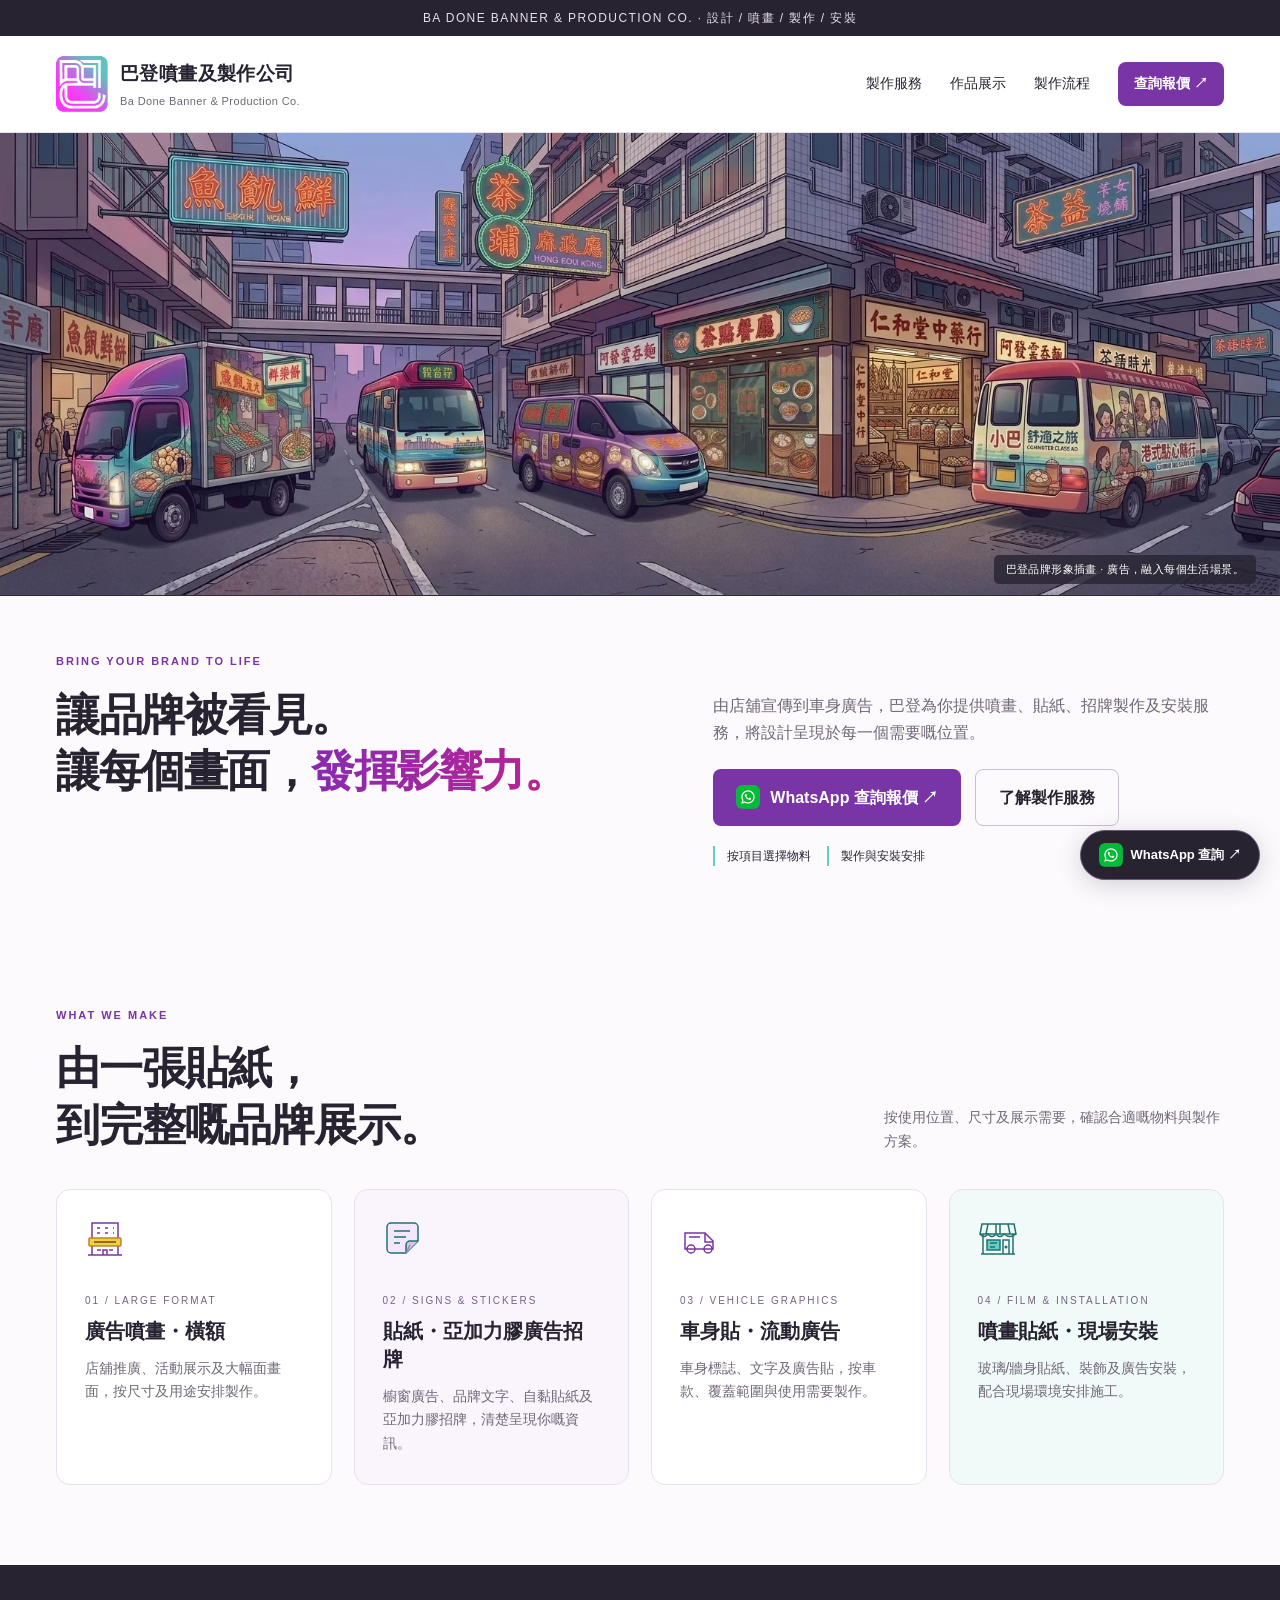
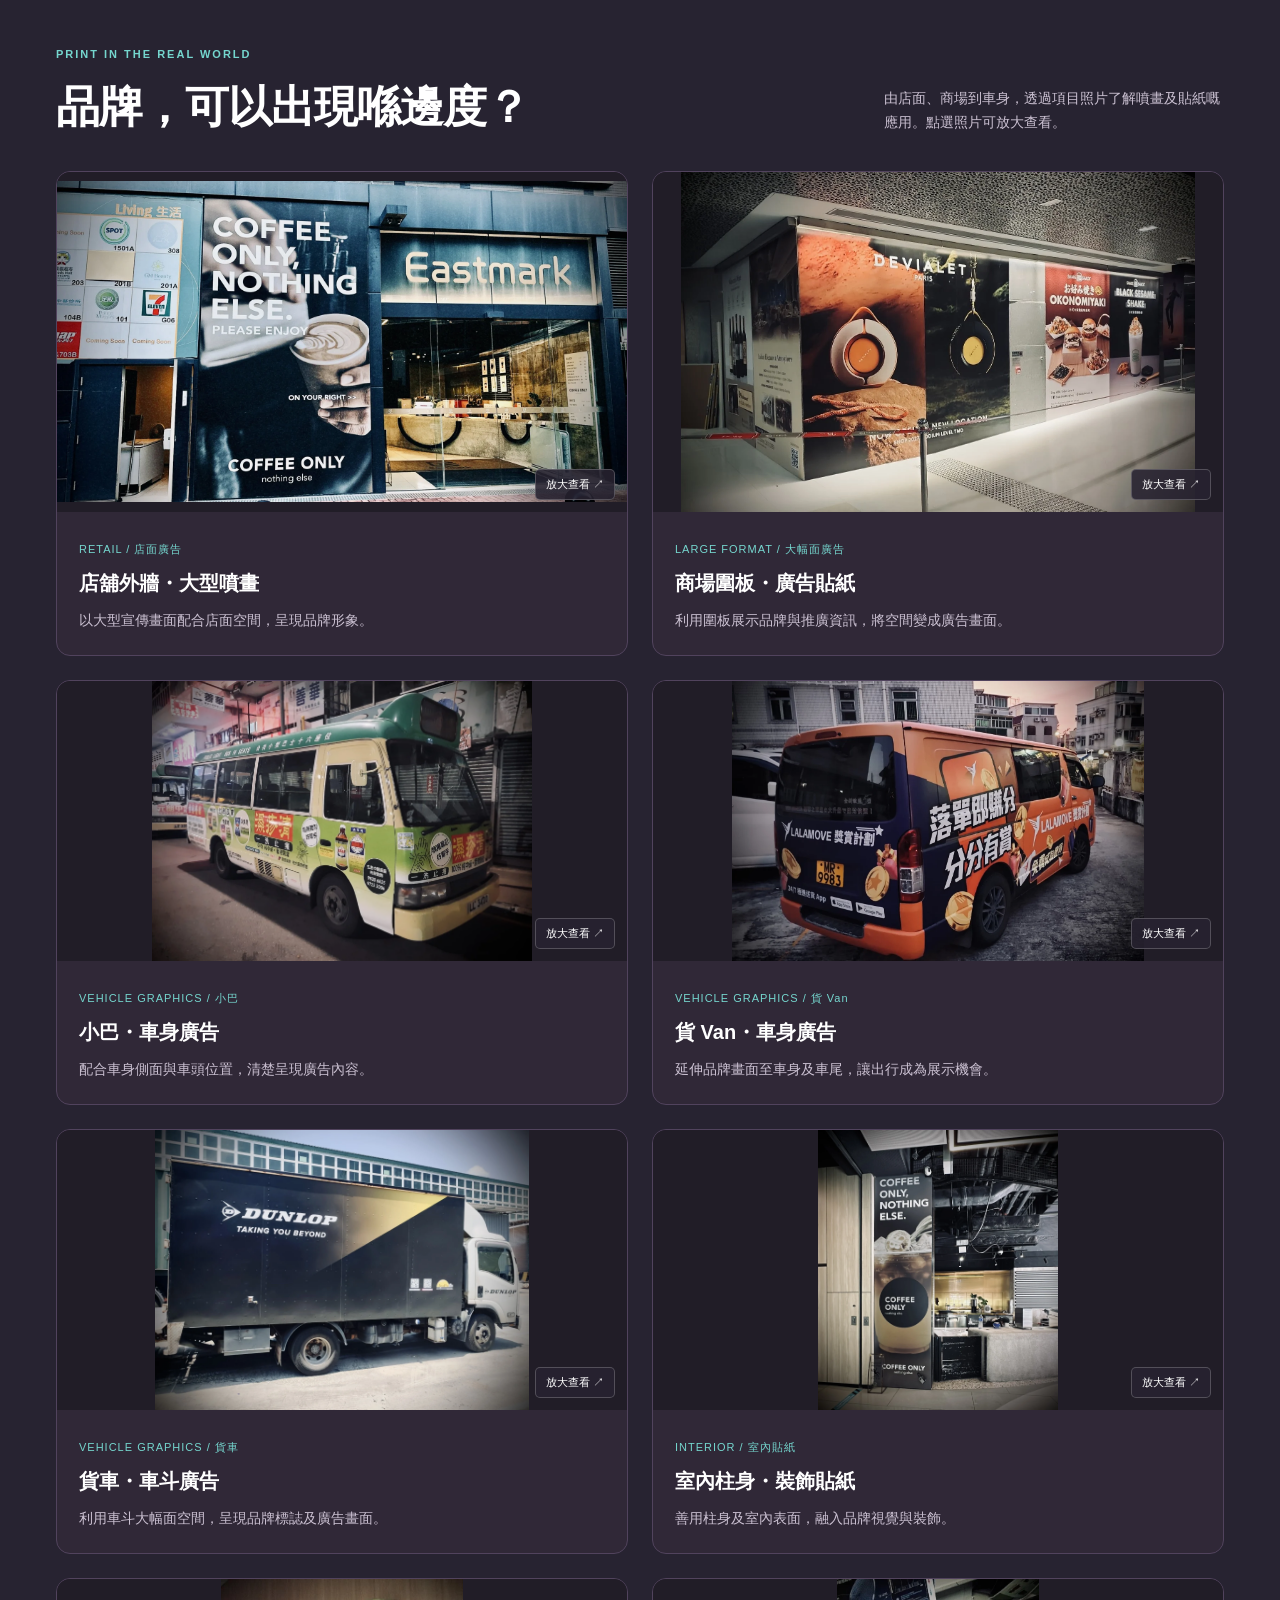
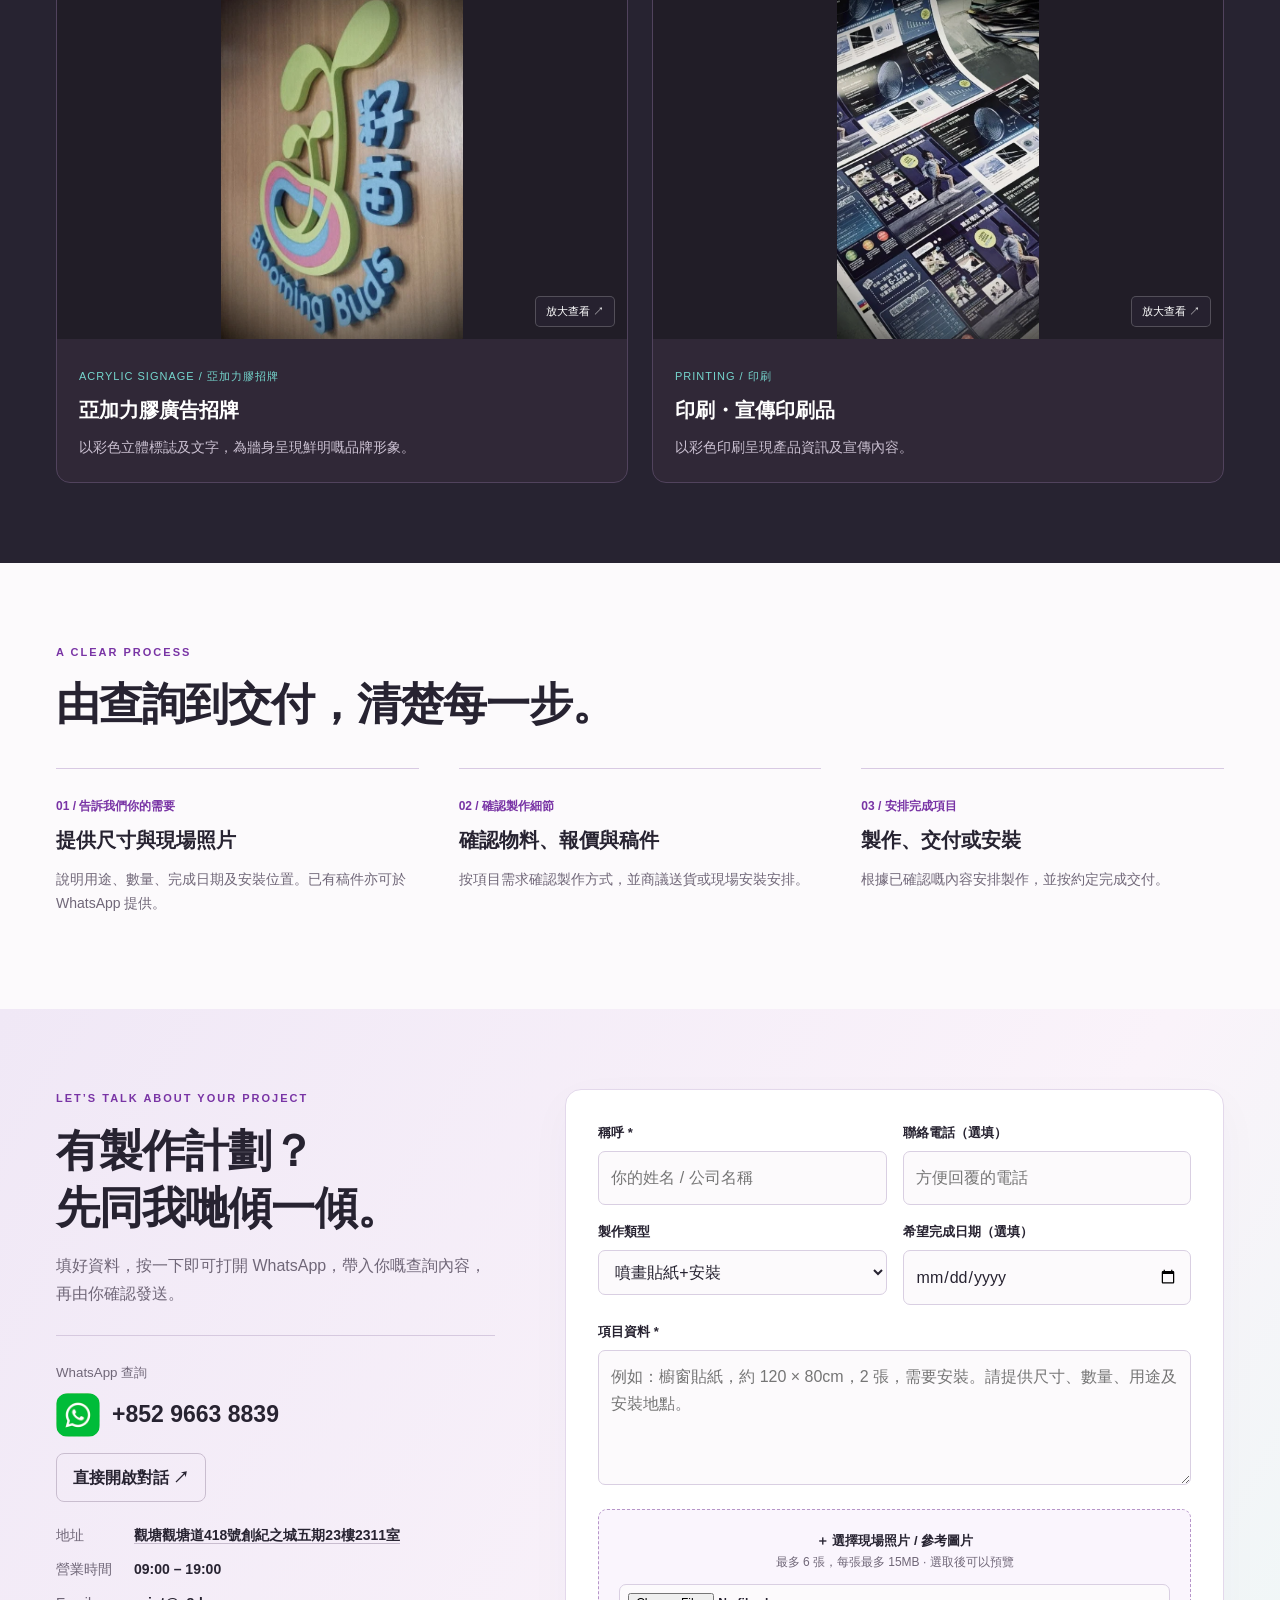
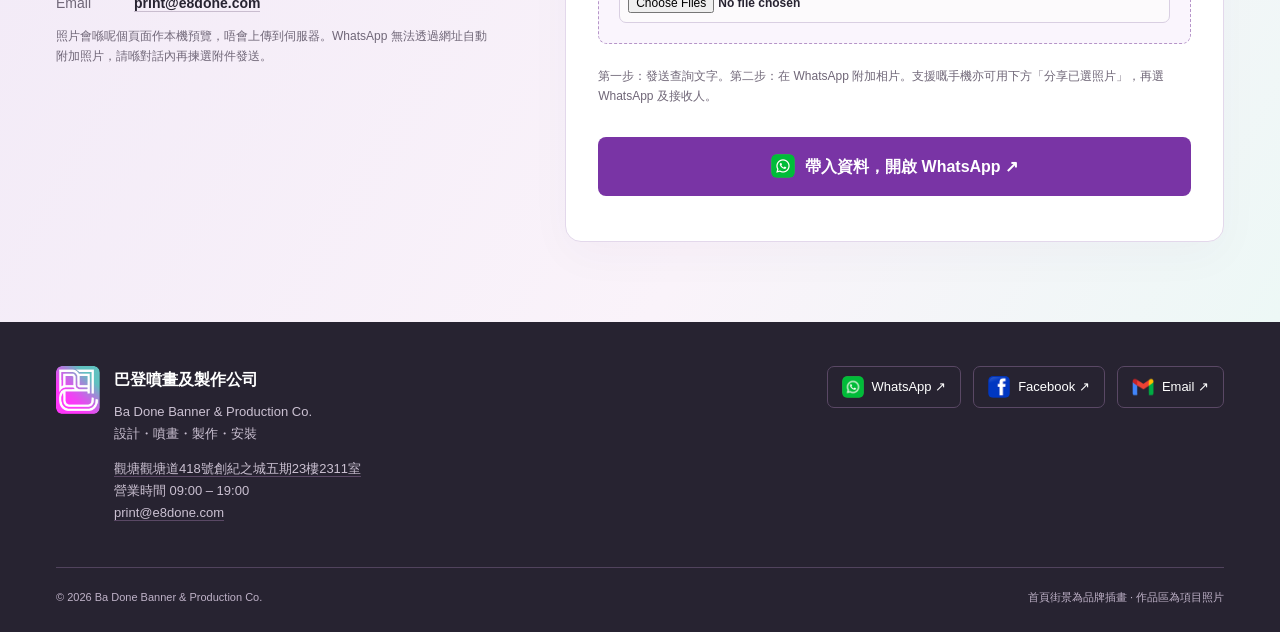
==== commit b2dfc3b4: "Use print@e8done.com as contact email Co-Authored-By: Claude Opus 5.5 <noreply@anthropic.com> Claude" ====
--- a/index.html
+++ b/index.html
@@ -269,9 +269,9 @@
 <article class="service"><svg class="icon" viewBox="0 0 40 40" aria-hidden="true"><path d="M5 16v20h30V16M3 36h34M4 6h32l2 10H2L4 6Z" fill="#f2faf8"/><path d="M10 6 8 16m10-10v10m4-10v10m8-10 2 10M2 16q4 5 8 0 4 5 8 0 4 5 8 0 6 5 12 0"/><path d="M9 22h13v10H9z" fill="#63cec6" stroke="#21736f"/><path d="M25 36V22h6v14M12 25h7m-7 4h5"/><circle cx="28" cy="29" r=".8" fill="#21736f"/></svg><span class="num">04 / FILM &amp; INSTALLATION</span><h3>噴畫貼紙・現場安裝</h3><p>玻璃/牆身貼紙、裝飾及廣告安裝，配合現場環境安排施工。</p></article></div></section>
 <section class="applications" id="applications"><div class="wrap section"><div class="section-head"><div><div class="eyebrow">PRINT IN THE REAL WORLD</div><h2>品牌，可以出現喺邊度？</h2></div><p>由店面、商場到車身，透過項目照片了解噴畫及貼紙嘅應用。點選照片可放大查看。</p></div><div class="examples portfolio-grid"><article class="example portfolio-card"><a class="portfolio-image" href="assets/coffee-storefront.webp" target="_blank" rel="noopener" aria-label="放大查看：店舖外牆・大型噴畫"><img src="assets/coffee-storefront.webp" width="1600" height="900" loading="lazy" decoding="async" alt="咖啡店外牆廣告及店面展示"><span class="zoom-label">放大查看 ↗</span></a><div class="example-copy"><small>RETAIL / 店面廣告</small><h3>店舖外牆・大型噴畫</h3><p>以大型宣傳畫面配合店面空間，呈現品牌形象。</p></div></article><article class="example portfolio-card"><a class="portfolio-image" href="assets/mall-hoarding.webp" target="_blank" rel="noopener" aria-label="放大查看：商場圍板・廣告貼紙"><img src="assets/mall-hoarding.webp" width="1441" height="952" loading="lazy" decoding="async" alt="商場圍板上的品牌及餐飲廣告"><span class="zoom-label">放大查看 ↗</span></a><div class="example-copy"><small>LARGE FORMAT / 大幅面廣告</small><h3>商場圍板・廣告貼紙</h3><p>利用圍板展示品牌與推廣資訊，將空間變成廣告畫面。</p></div></article><article class="example portfolio-card"><a class="portfolio-image" href="assets/minibus-graphics.webp" target="_blank" rel="noopener" aria-label="放大查看：小巴・車身廣告"><img src="assets/minibus-graphics.webp" width="1533" height="1130" loading="lazy" decoding="async" alt="小巴側面及車頭廣告貼紙"><span class="zoom-label">放大查看 ↗</span></a><div class="example-copy"><small>VEHICLE GRAPHICS / 小巴</small><h3>小巴・車身廣告</h3><p>配合車身側面與車頭位置，清楚呈現廣告內容。</p></div></article><article class="example portfolio-card"><a class="portfolio-image" href="assets/van-wrap.webp" target="_blank" rel="noopener" aria-label="放大查看：貨 Van・車身廣告"><img src="assets/van-wrap.webp" width="1283" height="874" loading="lazy" decoding="async" alt="橙色貨Van側面及車尾車身廣告"><span class="zoom-label">放大查看 ↗</span></a><div class="example-copy"><small>VEHICLE GRAPHICS / 貨 Van</small><h3>貨 Van・車身廣告</h3><p>延伸品牌畫面至車身及車尾，讓出行成為展示機會。</p></div></article><article class="example portfolio-card"><a class="portfolio-image" href="assets/truck-graphics.webp" target="_blank" rel="noopener" aria-label="放大查看：貨車・車斗廣告"><img src="assets/truck-graphics.webp" width="1600" height="1200" loading="lazy" decoding="async" alt="Dunlop品牌貨車車斗及車門廣告"><span class="zoom-label">放大查看 ↗</span></a><div class="example-copy"><small>VEHICLE GRAPHICS / 貨車</small><h3>貨車・車斗廣告</h3><p>利用車斗大幅面空間，呈現品牌標誌及廣告畫面。</p></div></article><article class="example portfolio-card"><a class="portfolio-image" href="assets/interior-column.webp" target="_blank" rel="noopener" aria-label="放大查看：室內柱身・裝飾貼紙"><img src="assets/interior-column.webp" width="1094" height="1276" loading="lazy" decoding="async" alt="咖啡店室內柱身廣告貼紙"><span class="zoom-label">放大查看 ↗</span></a><div class="example-copy"><small>INTERIOR / 室內貼紙</small><h3>室內柱身・裝飾貼紙</h3><p>善用柱身及室內表面，融入品牌視覺與裝飾。</p></div></article><article class="example portfolio-card acrylic-card"><a class="portfolio-image" href="assets/acrylic-sign.webp" target="_blank" rel="noopener" aria-label="放大查看：亞加力膠廣告招牌"><img src="assets/acrylic-sign.webp" width="522" height="776" loading="lazy" decoding="async" alt="木紋牆上的彩色立體亞加力膠品牌招牌"><span class="zoom-label">放大查看 ↗</span></a><div class="example-copy"><small>ACRYLIC SIGNAGE / 亞加力膠招牌</small><h3>亞加力膠廣告招牌</h3><p>以彩色立體標誌及文字，為牆身呈現鮮明嘅品牌形象。</p></div></article><article class="example portfolio-card printing-card"><a class="portfolio-image" href="assets/printing-sheets.webp" target="_blank" rel="noopener" aria-label="放大查看：印刷・宣傳印刷品"><img src="assets/printing-sheets.webp" width="549" height="977" loading="lazy" decoding="async" alt="彩色宣傳印刷品的印刷紙張"><span class="zoom-label">放大查看 ↗</span></a><div class="example-copy"><small>PRINTING / 印刷</small><h3>印刷・宣傳印刷品</h3><p>以彩色印刷呈現產品資訊及宣傳內容。</p></div></article></div></div></section>
 <section class="wrap section" id="process"><div class="eyebrow">A CLEAR PROCESS</div><h2>由查詢到交付，清楚每一步。</h2><div class="steps"><article class="step"><b>01 / 告訴我們你的需要</b><h3>提供尺寸與現場照片</h3><p>說明用途、數量、完成日期及安裝位置。已有稿件亦可於 WhatsApp 提供。</p></article><article class="step"><b>02 / 確認製作細節</b><h3>確認物料、報價與稿件</h3><p>按項目需求確認製作方式，並商議送貨或現場安裝安排。</p></article><article class="step"><b>03 / 安排完成項目</b><h3>製作、交付或安裝</h3><p>根據已確認嘅內容安排製作，並按約定完成交付。</p></article></div></section>
-<section class="quote-area" id="quote"><div class="wrap section quote-grid"><div class="quote-intro"><div class="eyebrow">LET’S TALK ABOUT YOUR PROJECT</div><h2>有製作計劃？<br>先同我哋傾一傾。</h2><p>填好資料，按一下即可打開 WhatsApp，帶入你嘅查詢內容，再由你確認發送。</p><div class="contact-card"><small>WhatsApp 查詢</small><div class="contact-phone"><img class="badge" src="assets/icons/whatsapp.png" alt="" width="44" height="44"><strong>+852 9663 8839</strong></div><a class="btn outline small" href="https://wa.me/85296638839" target="_blank" rel="noopener">直接開啟對話 ↗</a><dl class="contact-list"><div><dt>地址</dt><dd><a href="https://www.google.com/maps/search/?api=1&amp;query=%E9%A6%99%E6%B8%AF%20%E8%A7%80%E5%A1%98%E8%A7%80%E5%A1%98%E9%81%93418%E8%99%9F%E5%89%B5%E7%B4%80%E4%B9%8B%E5%9F%8E%E4%BA%94%E6%9C%9F23%E6%A8%932311%E5%AE%A4" target="_blank" rel="noopener">觀塘觀塘道418號創紀之城五期23樓2311室</a></dd></div><div><dt>營業時間</dt><dd>09:00 – 19:00</dd></div><div><dt>Email</dt><dd><a href="mailto:info@e8done.com">info@e8done.com</a></dd></div></dl></div><p class="hint">照片會喺呢個頁面作本機預覽，唔會上傳到伺服器。WhatsApp 無法透過網址自動附加照片，請喺對話內再揀選附件發送。</p></div>
+<section class="quote-area" id="quote"><div class="wrap section quote-grid"><div class="quote-intro"><div class="eyebrow">LET’S TALK ABOUT YOUR PROJECT</div><h2>有製作計劃？<br>先同我哋傾一傾。</h2><p>填好資料，按一下即可打開 WhatsApp，帶入你嘅查詢內容，再由你確認發送。</p><div class="contact-card"><small>WhatsApp 查詢</small><div class="contact-phone"><img class="badge" src="assets/icons/whatsapp.png" alt="" width="44" height="44"><strong>+852 9663 8839</strong></div><a class="btn outline small" href="https://wa.me/85296638839" target="_blank" rel="noopener">直接開啟對話 ↗</a><dl class="contact-list"><div><dt>地址</dt><dd><a href="https://www.google.com/maps/search/?api=1&amp;query=%E9%A6%99%E6%B8%AF%20%E8%A7%80%E5%A1%98%E8%A7%80%E5%A1%98%E9%81%93418%E8%99%9F%E5%89%B5%E7%B4%80%E4%B9%8B%E5%9F%8E%E4%BA%94%E6%9C%9F23%E6%A8%932311%E5%AE%A4" target="_blank" rel="noopener">觀塘觀塘道418號創紀之城五期23樓2311室</a></dd></div><div><dt>營業時間</dt><dd>09:00 – 19:00</dd></div><div><dt>Email</dt><dd><a href="mailto:print@e8done.com">print@e8done.com</a></dd></div></dl></div><p class="hint">照片會喺呢個頁面作本機預覽，唔會上傳到伺服器。WhatsApp 無法透過網址自動附加照片，請喺對話內再揀選附件發送。</p></div>
 <form id="quote-form"><div class="fields"><div class="field"><label for="name">稱呼 *</label><input id="name" name="name" autocomplete="name" maxlength="100" required placeholder="你的姓名 / 公司名稱"></div><div class="field"><label for="phone">聯絡電話（選填）</label><input id="phone" name="phone" type="tel" autocomplete="tel" maxlength="40" placeholder="方便回覆的電話"></div><div class="field"><label for="type">製作類型</label><select id="type"><option>噴畫貼紙+安裝</option><option>車身廣告</option><option>小巴廣告</option><option>Banner橫額噴畫</option><option>亞加力招牌</option><option>印刷</option><option>其他</option></select></div><div class="field"><label for="date">希望完成日期（選填）</label><input id="date" type="date"></div><div class="field full"><label for="details">項目資料 *</label><textarea id="details" maxlength="3000" required rows="4" placeholder="例如：櫥窗貼紙，約 120 × 80cm，2 張，需要安裝。請提供尺寸、數量、用途及安裝地點。"></textarea></div><div class="field full"><label class="upload" for="photos">＋ 選擇現場照片 / 參考圖片<span>最多 6 張，每張最多 15MB · 選取後可以預覽</span><input id="photos" type="file" accept="image/*,.heic,.heif" multiple></label><div id="photo-status" class="status" role="status" aria-live="polite"></div><div id="photo-preview" class="photos"></div></div></div><p class="hint">第一步：發送查詢文字。第二步：在 WhatsApp 附加相片。支援嘅手機亦可用下方「分享已選照片」，再選 WhatsApp 及接收人。</p><button class="btn dark send with-icon" type="submit"><img class="icon-img" src="assets/icons/whatsapp.png" alt="" width="24" height="24">帶入資料，開啟 WhatsApp ↗</button><button class="btn outline share" id="share-photos" type="button" hidden>分享已選照片</button><p id="send-status" class="status" aria-live="polite"></p></form></div></section>
-</main><footer><div class="wrap"><div class="foot-top"><div class="footer-brand"><span class="logo-wrap"><img class="footer-logo" src="[data-uri]" alt="巴登 Logo" width="44" height="48"></span><div><strong>巴登噴畫及製作公司</strong><p>Ba Done Banner &amp; Production Co.<br>設計・噴畫・製作・安裝</p><p class="foot-contact"><a href="https://www.google.com/maps/search/?api=1&amp;query=%E9%A6%99%E6%B8%AF%20%E8%A7%80%E5%A1%98%E8%A7%80%E5%A1%98%E9%81%93418%E8%99%9F%E5%89%B5%E7%B4%80%E4%B9%8B%E5%9F%8E%E4%BA%94%E6%9C%9F23%E6%A8%932311%E5%AE%A4" target="_blank" rel="noopener">觀塘觀塘道418號創紀之城五期23樓2311室</a><br>營業時間 09:00 – 19:00<br><a href="mailto:info@e8done.com">info@e8done.com</a></p></div></div><div class="social" aria-label="聯絡及社交平台"><a href="https://wa.me/85296638839" target="_blank" rel="noopener"><img class="icon-img" src="assets/icons/whatsapp.png" alt="" width="24" height="24">WhatsApp ↗</a><a href="https://www.facebook.com/share/1KNKArVigk/?mibextid=wwXIfr" target="_blank" rel="noopener"><img class="icon-img" src="assets/icons/facebook.png" alt="" width="24" height="24">Facebook ↗</a><a href="mailto:info@e8done.com"><img class="icon-img" src="assets/icons/email.png" alt="" width="24" height="24">Email ↗</a></div></div><div class="foot-bottom"><span>© <span id="year"></span> Ba Done Banner &amp; Production Co.</span><span>首頁街景為品牌插畫 · 作品區為項目照片</span></div></div></footer><a class="float-wa" href="https://wa.me/85296638839" target="_blank" rel="noopener" aria-label="WhatsApp 聯絡巴登"><img class="icon-img" src="assets/icons/whatsapp.png" alt="" width="24" height="24">WhatsApp 查詢 ↗</a>
+</main><footer><div class="wrap"><div class="foot-top"><div class="footer-brand"><span class="logo-wrap"><img class="footer-logo" src="[data-uri]" alt="巴登 Logo" width="44" height="48"></span><div><strong>巴登噴畫及製作公司</strong><p>Ba Done Banner &amp; Production Co.<br>設計・噴畫・製作・安裝</p><p class="foot-contact"><a href="https://www.google.com/maps/search/?api=1&amp;query=%E9%A6%99%E6%B8%AF%20%E8%A7%80%E5%A1%98%E8%A7%80%E5%A1%98%E9%81%93418%E8%99%9F%E5%89%B5%E7%B4%80%E4%B9%8B%E5%9F%8E%E4%BA%94%E6%9C%9F23%E6%A8%932311%E5%AE%A4" target="_blank" rel="noopener">觀塘觀塘道418號創紀之城五期23樓2311室</a><br>營業時間 09:00 – 19:00<br><a href="mailto:print@e8done.com">print@e8done.com</a></p></div></div><div class="social" aria-label="聯絡及社交平台"><a href="https://wa.me/85296638839" target="_blank" rel="noopener"><img class="icon-img" src="assets/icons/whatsapp.png" alt="" width="24" height="24">WhatsApp ↗</a><a href="https://www.facebook.com/share/1KNKArVigk/?mibextid=wwXIfr" target="_blank" rel="noopener"><img class="icon-img" src="assets/icons/facebook.png" alt="" width="24" height="24">Facebook ↗</a><a href="mailto:print@e8done.com"><img class="icon-img" src="assets/icons/email.png" alt="" width="24" height="24">Email ↗</a></div></div><div class="foot-bottom"><span>© <span id="year"></span> Ba Done Banner &amp; Production Co.</span><span>首頁街景為品牌插畫 · 作品區為項目照片</span></div></div></footer><a class="float-wa" href="https://wa.me/85296638839" target="_blank" rel="noopener" aria-label="WhatsApp 聯絡巴登"><img class="icon-img" src="assets/icons/whatsapp.png" alt="" width="24" height="24">WhatsApp 查詢 ↗</a>
 <script>
 'use strict';
 const $=id=>document.getElementById(id);let selected=[];let previewUrls=[];
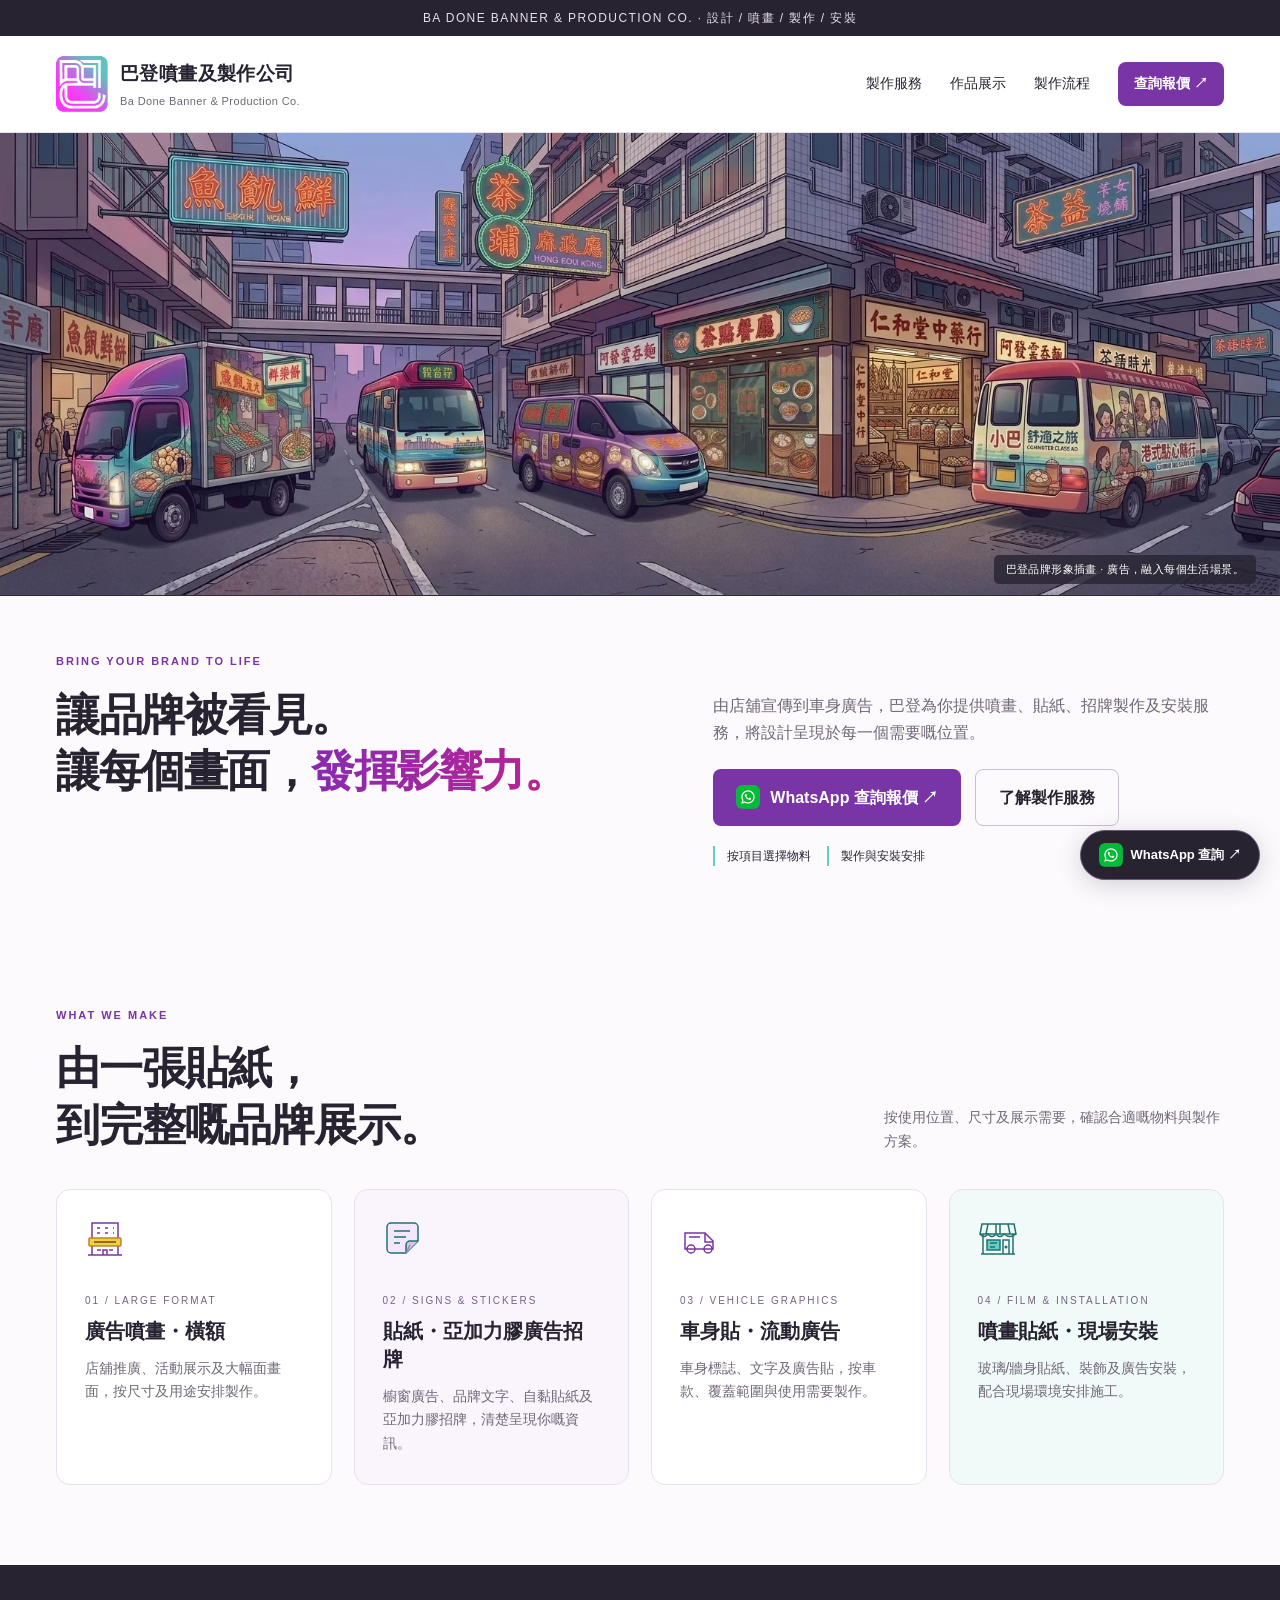
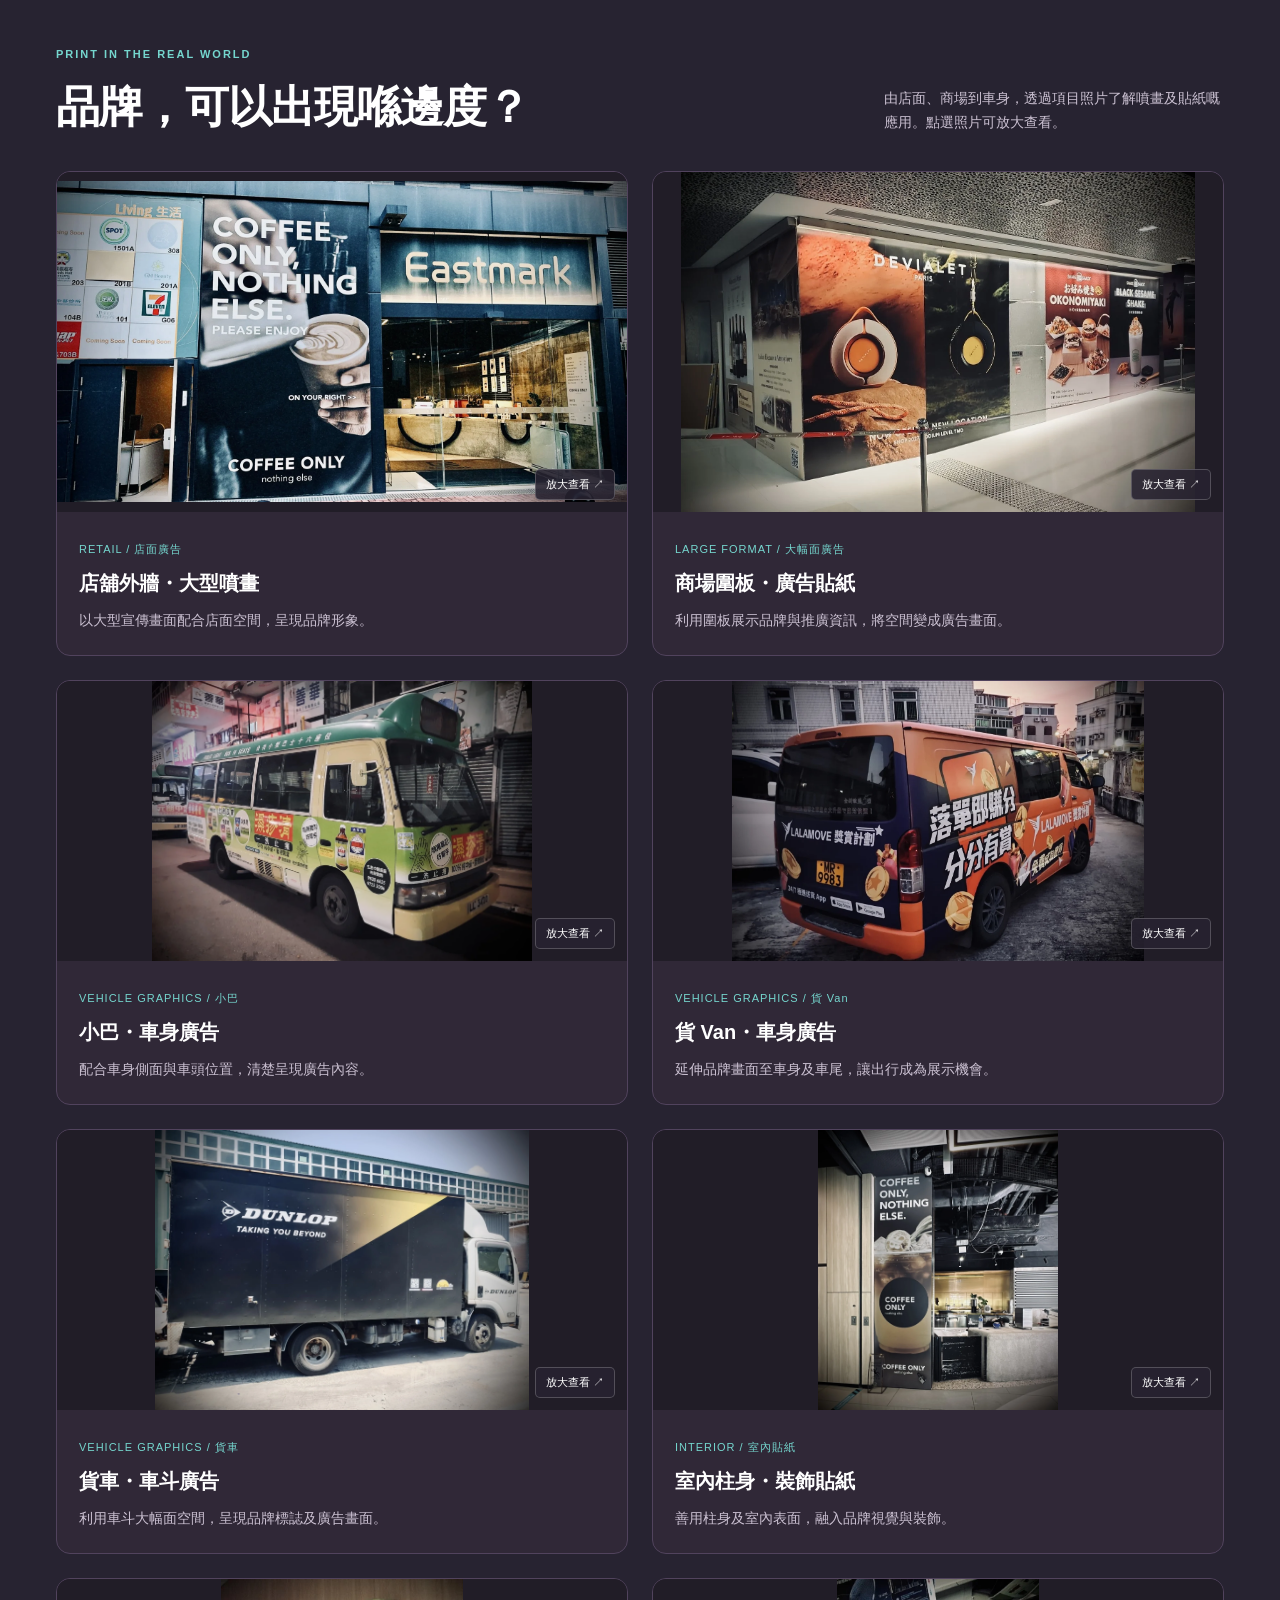
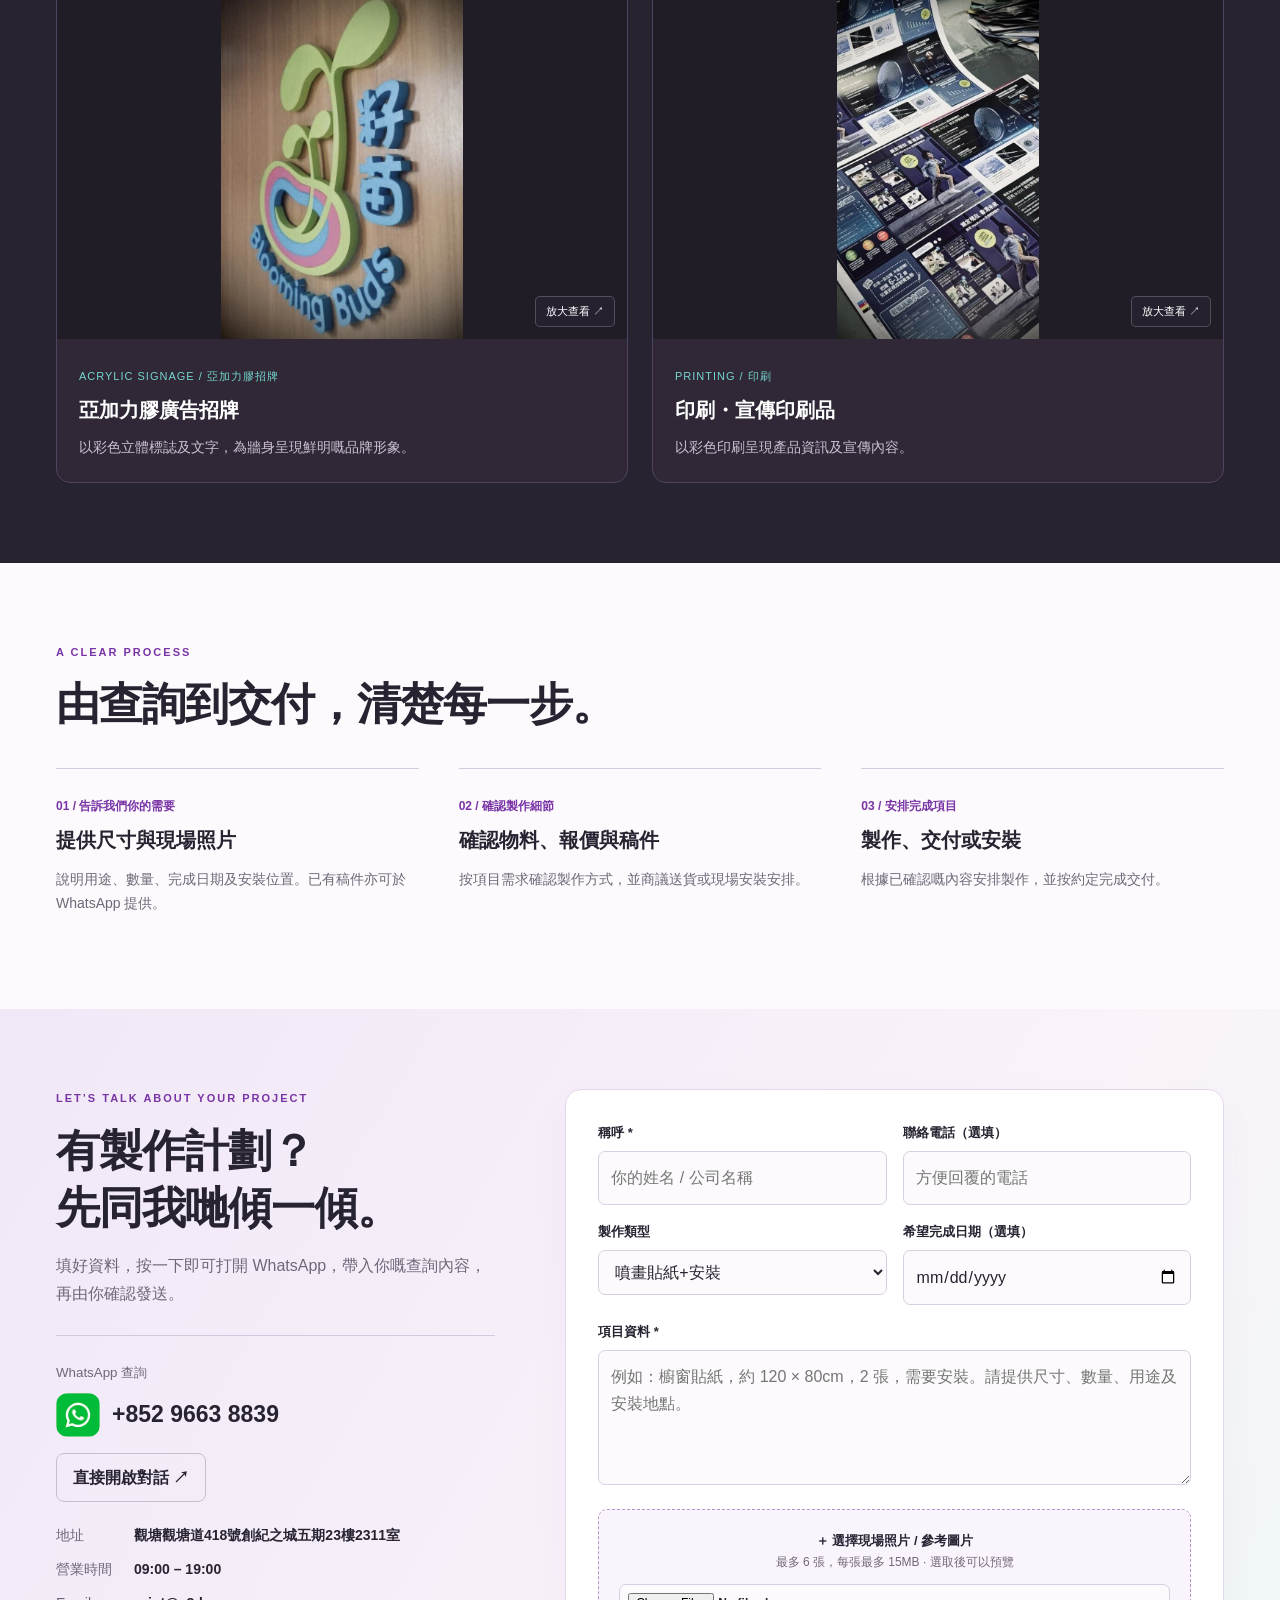
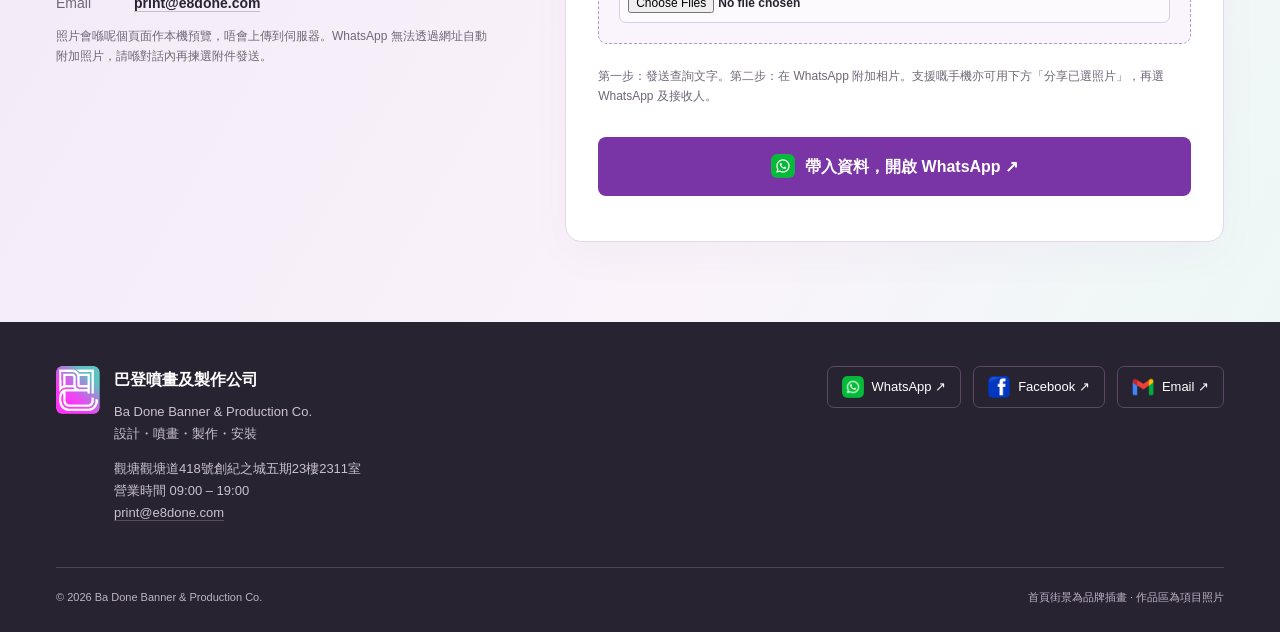
==== commit 678eabfa: "Contact/footer: show address as plain text, remove Google Maps links Co-Authored-By: Claude Sonnet 5" ====
--- a/index.html
+++ b/index.html
@@ -269,9 +269,9 @@
 <article class="service"><svg class="icon" viewBox="0 0 40 40" aria-hidden="true"><path d="M5 16v20h30V16M3 36h34M4 6h32l2 10H2L4 6Z" fill="#f2faf8"/><path d="M10 6 8 16m10-10v10m4-10v10m8-10 2 10M2 16q4 5 8 0 4 5 8 0 4 5 8 0 6 5 12 0"/><path d="M9 22h13v10H9z" fill="#63cec6" stroke="#21736f"/><path d="M25 36V22h6v14M12 25h7m-7 4h5"/><circle cx="28" cy="29" r=".8" fill="#21736f"/></svg><span class="num">04 / FILM &amp; INSTALLATION</span><h3>噴畫貼紙・現場安裝</h3><p>玻璃/牆身貼紙、裝飾及廣告安裝，配合現場環境安排施工。</p></article></div></section>
 <section class="applications" id="applications"><div class="wrap section"><div class="section-head"><div><div class="eyebrow">PRINT IN THE REAL WORLD</div><h2>品牌，可以出現喺邊度？</h2></div><p>由店面、商場到車身，透過項目照片了解噴畫及貼紙嘅應用。點選照片可放大查看。</p></div><div class="examples portfolio-grid"><article class="example portfolio-card"><a class="portfolio-image" href="assets/coffee-storefront.webp" target="_blank" rel="noopener" aria-label="放大查看：店舖外牆・大型噴畫"><img src="assets/coffee-storefront.webp" width="1600" height="900" loading="lazy" decoding="async" alt="咖啡店外牆廣告及店面展示"><span class="zoom-label">放大查看 ↗</span></a><div class="example-copy"><small>RETAIL / 店面廣告</small><h3>店舖外牆・大型噴畫</h3><p>以大型宣傳畫面配合店面空間，呈現品牌形象。</p></div></article><article class="example portfolio-card"><a class="portfolio-image" href="assets/mall-hoarding.webp" target="_blank" rel="noopener" aria-label="放大查看：商場圍板・廣告貼紙"><img src="assets/mall-hoarding.webp" width="1441" height="952" loading="lazy" decoding="async" alt="商場圍板上的品牌及餐飲廣告"><span class="zoom-label">放大查看 ↗</span></a><div class="example-copy"><small>LARGE FORMAT / 大幅面廣告</small><h3>商場圍板・廣告貼紙</h3><p>利用圍板展示品牌與推廣資訊，將空間變成廣告畫面。</p></div></article><article class="example portfolio-card"><a class="portfolio-image" href="assets/minibus-graphics.webp" target="_blank" rel="noopener" aria-label="放大查看：小巴・車身廣告"><img src="assets/minibus-graphics.webp" width="1533" height="1130" loading="lazy" decoding="async" alt="小巴側面及車頭廣告貼紙"><span class="zoom-label">放大查看 ↗</span></a><div class="example-copy"><small>VEHICLE GRAPHICS / 小巴</small><h3>小巴・車身廣告</h3><p>配合車身側面與車頭位置，清楚呈現廣告內容。</p></div></article><article class="example portfolio-card"><a class="portfolio-image" href="assets/van-wrap.webp" target="_blank" rel="noopener" aria-label="放大查看：貨 Van・車身廣告"><img src="assets/van-wrap.webp" width="1283" height="874" loading="lazy" decoding="async" alt="橙色貨Van側面及車尾車身廣告"><span class="zoom-label">放大查看 ↗</span></a><div class="example-copy"><small>VEHICLE GRAPHICS / 貨 Van</small><h3>貨 Van・車身廣告</h3><p>延伸品牌畫面至車身及車尾，讓出行成為展示機會。</p></div></article><article class="example portfolio-card"><a class="portfolio-image" href="assets/truck-graphics.webp" target="_blank" rel="noopener" aria-label="放大查看：貨車・車斗廣告"><img src="assets/truck-graphics.webp" width="1600" height="1200" loading="lazy" decoding="async" alt="Dunlop品牌貨車車斗及車門廣告"><span class="zoom-label">放大查看 ↗</span></a><div class="example-copy"><small>VEHICLE GRAPHICS / 貨車</small><h3>貨車・車斗廣告</h3><p>利用車斗大幅面空間，呈現品牌標誌及廣告畫面。</p></div></article><article class="example portfolio-card"><a class="portfolio-image" href="assets/interior-column.webp" target="_blank" rel="noopener" aria-label="放大查看：室內柱身・裝飾貼紙"><img src="assets/interior-column.webp" width="1094" height="1276" loading="lazy" decoding="async" alt="咖啡店室內柱身廣告貼紙"><span class="zoom-label">放大查看 ↗</span></a><div class="example-copy"><small>INTERIOR / 室內貼紙</small><h3>室內柱身・裝飾貼紙</h3><p>善用柱身及室內表面，融入品牌視覺與裝飾。</p></div></article><article class="example portfolio-card acrylic-card"><a class="portfolio-image" href="assets/acrylic-sign.webp" target="_blank" rel="noopener" aria-label="放大查看：亞加力膠廣告招牌"><img src="assets/acrylic-sign.webp" width="522" height="776" loading="lazy" decoding="async" alt="木紋牆上的彩色立體亞加力膠品牌招牌"><span class="zoom-label">放大查看 ↗</span></a><div class="example-copy"><small>ACRYLIC SIGNAGE / 亞加力膠招牌</small><h3>亞加力膠廣告招牌</h3><p>以彩色立體標誌及文字，為牆身呈現鮮明嘅品牌形象。</p></div></article><article class="example portfolio-card printing-card"><a class="portfolio-image" href="assets/printing-sheets.webp" target="_blank" rel="noopener" aria-label="放大查看：印刷・宣傳印刷品"><img src="assets/printing-sheets.webp" width="549" height="977" loading="lazy" decoding="async" alt="彩色宣傳印刷品的印刷紙張"><span class="zoom-label">放大查看 ↗</span></a><div class="example-copy"><small>PRINTING / 印刷</small><h3>印刷・宣傳印刷品</h3><p>以彩色印刷呈現產品資訊及宣傳內容。</p></div></article></div></div></section>
 <section class="wrap section" id="process"><div class="eyebrow">A CLEAR PROCESS</div><h2>由查詢到交付，清楚每一步。</h2><div class="steps"><article class="step"><b>01 / 告訴我們你的需要</b><h3>提供尺寸與現場照片</h3><p>說明用途、數量、完成日期及安裝位置。已有稿件亦可於 WhatsApp 提供。</p></article><article class="step"><b>02 / 確認製作細節</b><h3>確認物料、報價與稿件</h3><p>按項目需求確認製作方式，並商議送貨或現場安裝安排。</p></article><article class="step"><b>03 / 安排完成項目</b><h3>製作、交付或安裝</h3><p>根據已確認嘅內容安排製作，並按約定完成交付。</p></article></div></section>
-<section class="quote-area" id="quote"><div class="wrap section quote-grid"><div class="quote-intro"><div class="eyebrow">LET’S TALK ABOUT YOUR PROJECT</div><h2>有製作計劃？<br>先同我哋傾一傾。</h2><p>填好資料，按一下即可打開 WhatsApp，帶入你嘅查詢內容，再由你確認發送。</p><div class="contact-card"><small>WhatsApp 查詢</small><div class="contact-phone"><img class="badge" src="assets/icons/whatsapp.png" alt="" width="44" height="44"><strong>+852 9663 8839</strong></div><a class="btn outline small" href="https://wa.me/85296638839" target="_blank" rel="noopener">直接開啟對話 ↗</a><dl class="contact-list"><div><dt>地址</dt><dd><a href="https://www.google.com/maps/search/?api=1&amp;query=%E9%A6%99%E6%B8%AF%20%E8%A7%80%E5%A1%98%E8%A7%80%E5%A1%98%E9%81%93418%E8%99%9F%E5%89%B5%E7%B4%80%E4%B9%8B%E5%9F%8E%E4%BA%94%E6%9C%9F23%E6%A8%932311%E5%AE%A4" target="_blank" rel="noopener">觀塘觀塘道418號創紀之城五期23樓2311室</a></dd></div><div><dt>營業時間</dt><dd>09:00 – 19:00</dd></div><div><dt>Email</dt><dd><a href="mailto:print@e8done.com">print@e8done.com</a></dd></div></dl></div><p class="hint">照片會喺呢個頁面作本機預覽，唔會上傳到伺服器。WhatsApp 無法透過網址自動附加照片，請喺對話內再揀選附件發送。</p></div>
+<section class="quote-area" id="quote"><div class="wrap section quote-grid"><div class="quote-intro"><div class="eyebrow">LET’S TALK ABOUT YOUR PROJECT</div><h2>有製作計劃？<br>先同我哋傾一傾。</h2><p>填好資料，按一下即可打開 WhatsApp，帶入你嘅查詢內容，再由你確認發送。</p><div class="contact-card"><small>WhatsApp 查詢</small><div class="contact-phone"><img class="badge" src="assets/icons/whatsapp.png" alt="" width="44" height="44"><strong>+852 9663 8839</strong></div><a class="btn outline small" href="https://wa.me/85296638839" target="_blank" rel="noopener">直接開啟對話 ↗</a><dl class="contact-list"><div><dt>地址</dt><dd>觀塘觀塘道418號創紀之城五期23樓2311室</dd></div><div><dt>營業時間</dt><dd>09:00 – 19:00</dd></div><div><dt>Email</dt><dd><a href="mailto:print@e8done.com">print@e8done.com</a></dd></div></dl></div><p class="hint">照片會喺呢個頁面作本機預覽，唔會上傳到伺服器。WhatsApp 無法透過網址自動附加照片，請喺對話內再揀選附件發送。</p></div>
 <form id="quote-form"><div class="fields"><div class="field"><label for="name">稱呼 *</label><input id="name" name="name" autocomplete="name" maxlength="100" required placeholder="你的姓名 / 公司名稱"></div><div class="field"><label for="phone">聯絡電話（選填）</label><input id="phone" name="phone" type="tel" autocomplete="tel" maxlength="40" placeholder="方便回覆的電話"></div><div class="field"><label for="type">製作類型</label><select id="type"><option>噴畫貼紙+安裝</option><option>車身廣告</option><option>小巴廣告</option><option>Banner橫額噴畫</option><option>亞加力招牌</option><option>印刷</option><option>其他</option></select></div><div class="field"><label for="date">希望完成日期（選填）</label><input id="date" type="date"></div><div class="field full"><label for="details">項目資料 *</label><textarea id="details" maxlength="3000" required rows="4" placeholder="例如：櫥窗貼紙，約 120 × 80cm，2 張，需要安裝。請提供尺寸、數量、用途及安裝地點。"></textarea></div><div class="field full"><label class="upload" for="photos">＋ 選擇現場照片 / 參考圖片<span>最多 6 張，每張最多 15MB · 選取後可以預覽</span><input id="photos" type="file" accept="image/*,.heic,.heif" multiple></label><div id="photo-status" class="status" role="status" aria-live="polite"></div><div id="photo-preview" class="photos"></div></div></div><p class="hint">第一步：發送查詢文字。第二步：在 WhatsApp 附加相片。支援嘅手機亦可用下方「分享已選照片」，再選 WhatsApp 及接收人。</p><button class="btn dark send with-icon" type="submit"><img class="icon-img" src="assets/icons/whatsapp.png" alt="" width="24" height="24">帶入資料，開啟 WhatsApp ↗</button><button class="btn outline share" id="share-photos" type="button" hidden>分享已選照片</button><p id="send-status" class="status" aria-live="polite"></p></form></div></section>
-</main><footer><div class="wrap"><div class="foot-top"><div class="footer-brand"><span class="logo-wrap"><img class="footer-logo" src="[data-uri]" alt="巴登 Logo" width="44" height="48"></span><div><strong>巴登噴畫及製作公司</strong><p>Ba Done Banner &amp; Production Co.<br>設計・噴畫・製作・安裝</p><p class="foot-contact"><a href="https://www.google.com/maps/search/?api=1&amp;query=%E9%A6%99%E6%B8%AF%20%E8%A7%80%E5%A1%98%E8%A7%80%E5%A1%98%E9%81%93418%E8%99%9F%E5%89%B5%E7%B4%80%E4%B9%8B%E5%9F%8E%E4%BA%94%E6%9C%9F23%E6%A8%932311%E5%AE%A4" target="_blank" rel="noopener">觀塘觀塘道418號創紀之城五期23樓2311室</a><br>營業時間 09:00 – 19:00<br><a href="mailto:print@e8done.com">print@e8done.com</a></p></div></div><div class="social" aria-label="聯絡及社交平台"><a href="https://wa.me/85296638839" target="_blank" rel="noopener"><img class="icon-img" src="assets/icons/whatsapp.png" alt="" width="24" height="24">WhatsApp ↗</a><a href="https://www.facebook.com/share/1KNKArVigk/?mibextid=wwXIfr" target="_blank" rel="noopener"><img class="icon-img" src="assets/icons/facebook.png" alt="" width="24" height="24">Facebook ↗</a><a href="mailto:print@e8done.com"><img class="icon-img" src="assets/icons/email.png" alt="" width="24" height="24">Email ↗</a></div></div><div class="foot-bottom"><span>© <span id="year"></span> Ba Done Banner &amp; Production Co.</span><span>首頁街景為品牌插畫 · 作品區為項目照片</span></div></div></footer><a class="float-wa" href="https://wa.me/85296638839" target="_blank" rel="noopener" aria-label="WhatsApp 聯絡巴登"><img class="icon-img" src="assets/icons/whatsapp.png" alt="" width="24" height="24">WhatsApp 查詢 ↗</a>
+</main><footer><div class="wrap"><div class="foot-top"><div class="footer-brand"><span class="logo-wrap"><img class="footer-logo" src="[data-uri]" alt="巴登 Logo" width="44" height="48"></span><div><strong>巴登噴畫及製作公司</strong><p>Ba Done Banner &amp; Production Co.<br>設計・噴畫・製作・安裝</p><p class="foot-contact">觀塘觀塘道418號創紀之城五期23樓2311室<br>營業時間 09:00 – 19:00<br><a href="mailto:print@e8done.com">print@e8done.com</a></p></div></div><div class="social" aria-label="聯絡及社交平台"><a href="https://wa.me/85296638839" target="_blank" rel="noopener"><img class="icon-img" src="assets/icons/whatsapp.png" alt="" width="24" height="24">WhatsApp ↗</a><a href="https://www.facebook.com/share/1KNKArVigk/?mibextid=wwXIfr" target="_blank" rel="noopener"><img class="icon-img" src="assets/icons/facebook.png" alt="" width="24" height="24">Facebook ↗</a><a href="mailto:print@e8done.com"><img class="icon-img" src="assets/icons/email.png" alt="" width="24" height="24">Email ↗</a></div></div><div class="foot-bottom"><span>© <span id="year"></span> Ba Done Banner &amp; Production Co.</span><span>首頁街景為品牌插畫 · 作品區為項目照片</span></div></div></footer><a class="float-wa" href="https://wa.me/85296638839" target="_blank" rel="noopener" aria-label="WhatsApp 聯絡巴登"><img class="icon-img" src="assets/icons/whatsapp.png" alt="" width="24" height="24">WhatsApp 查詢 ↗</a>
 <script>
 'use strict';
 const $=id=>document.getElementById(id);let selected=[];let previewUrls=[];
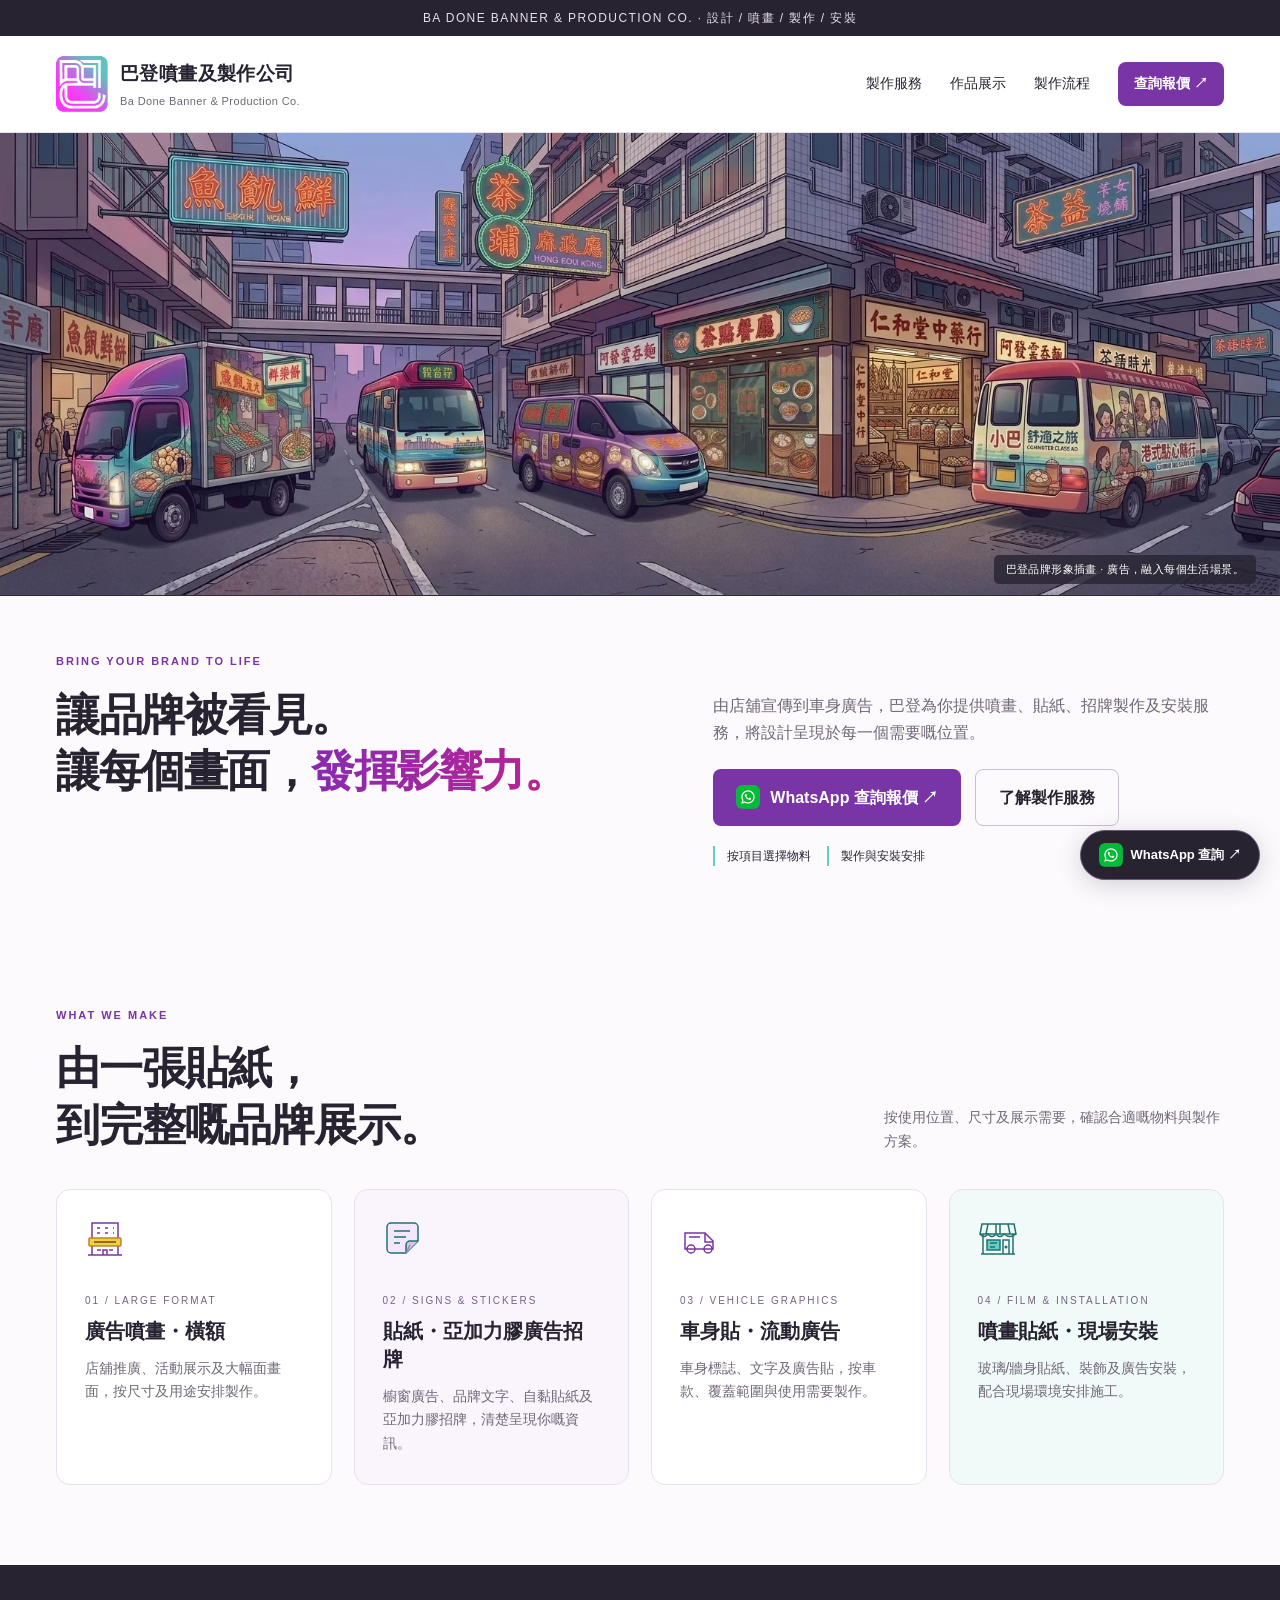
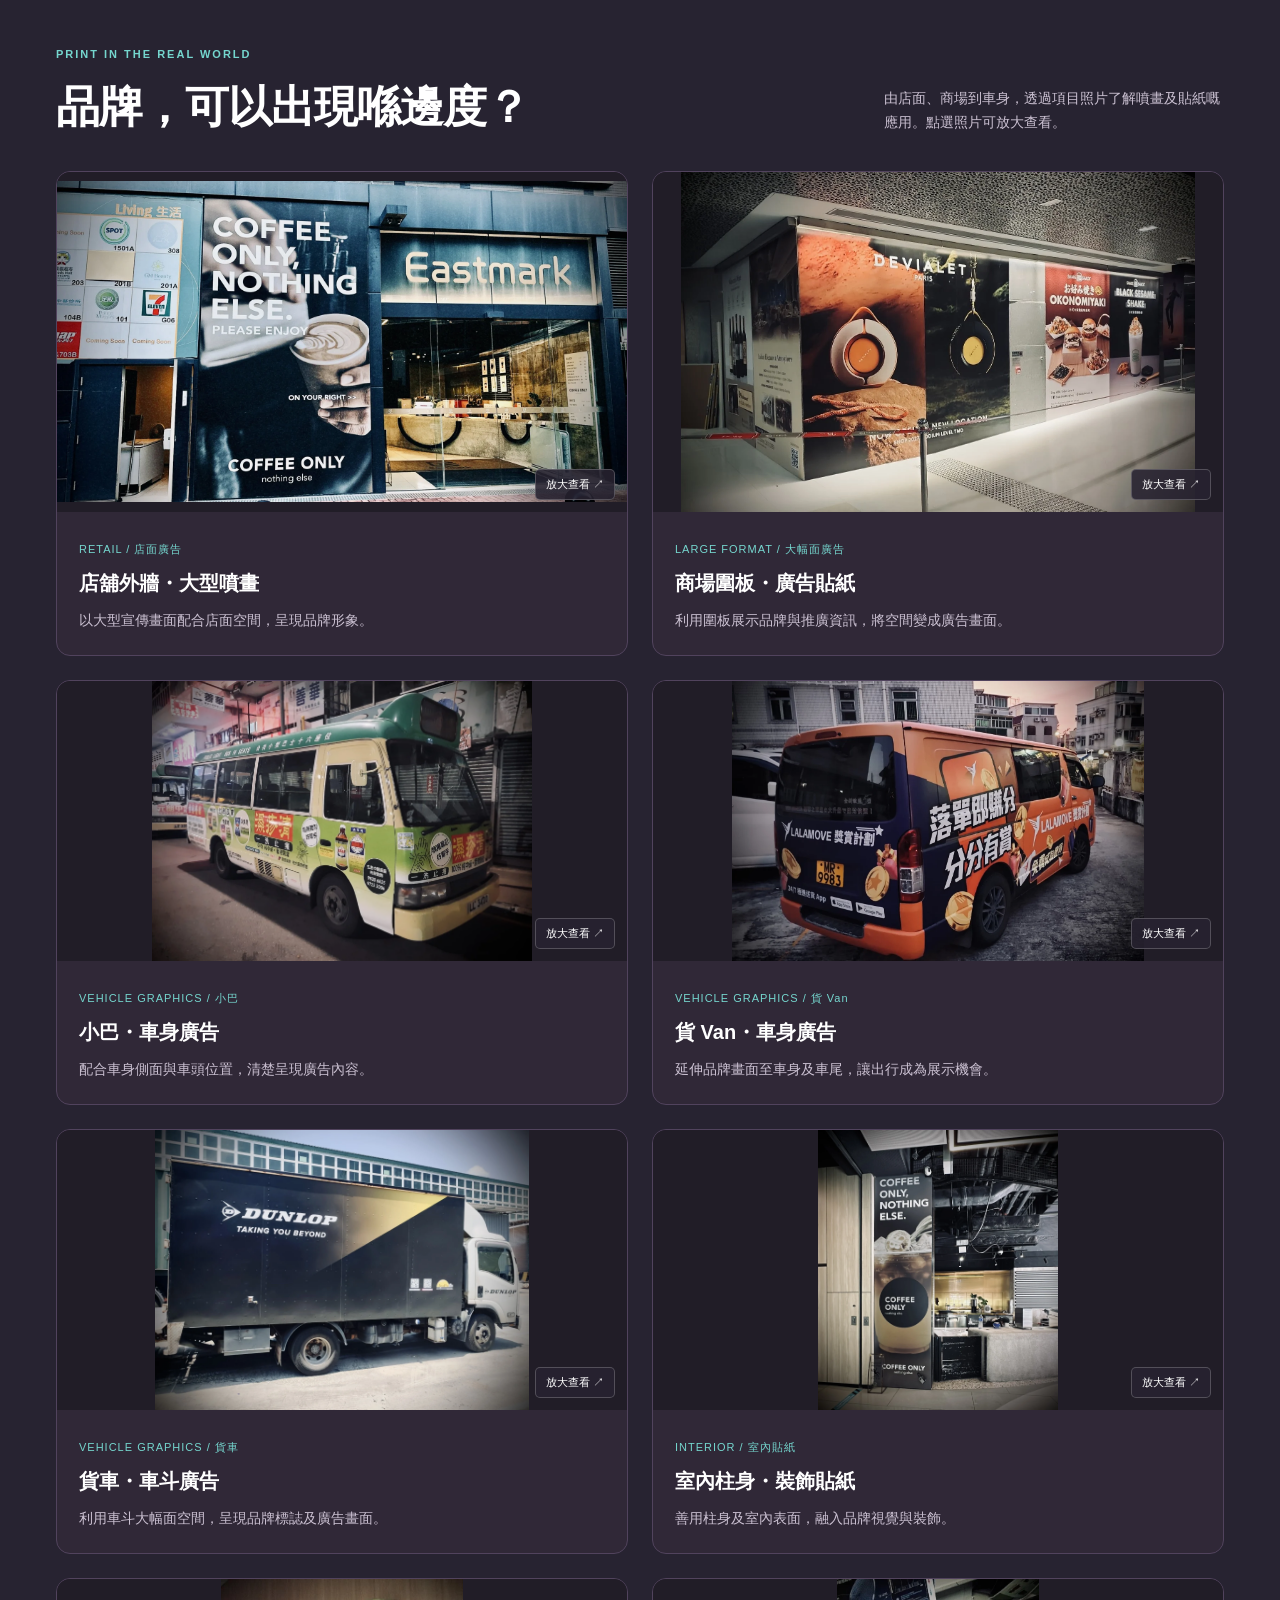
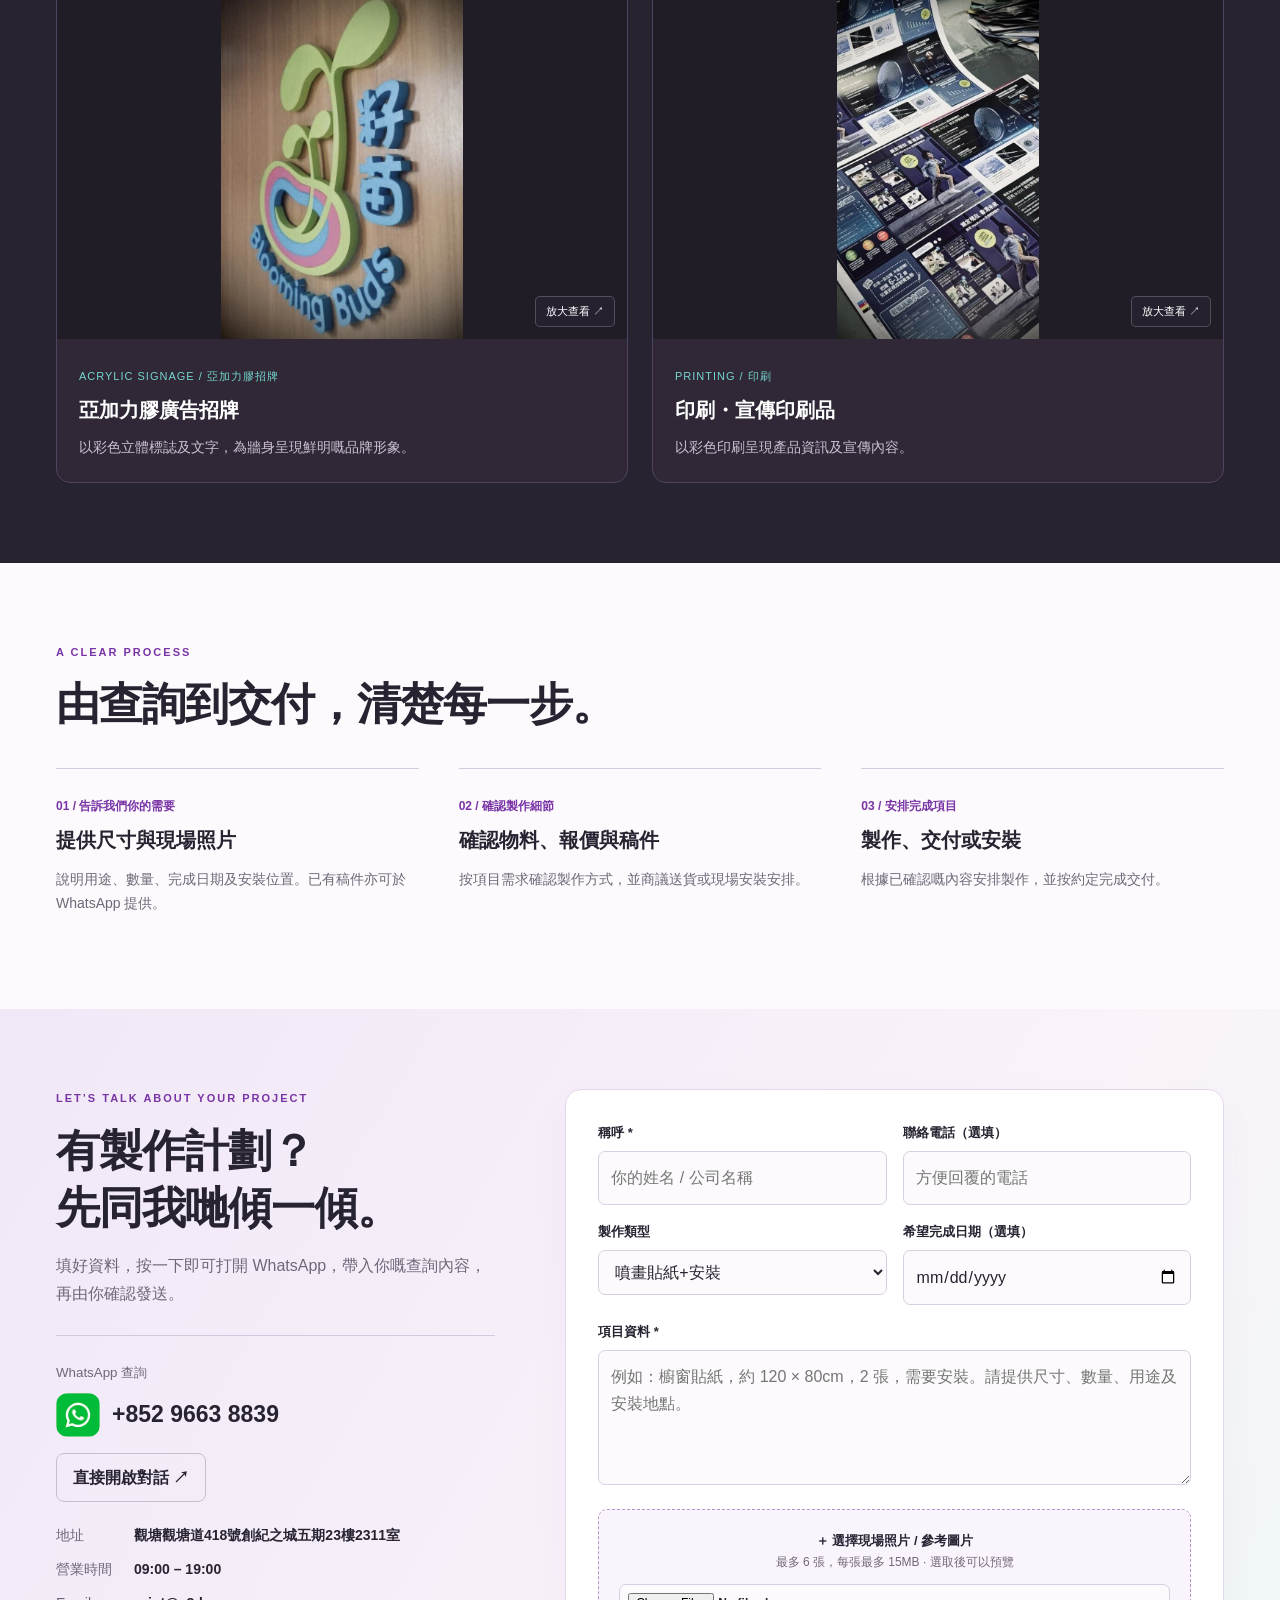
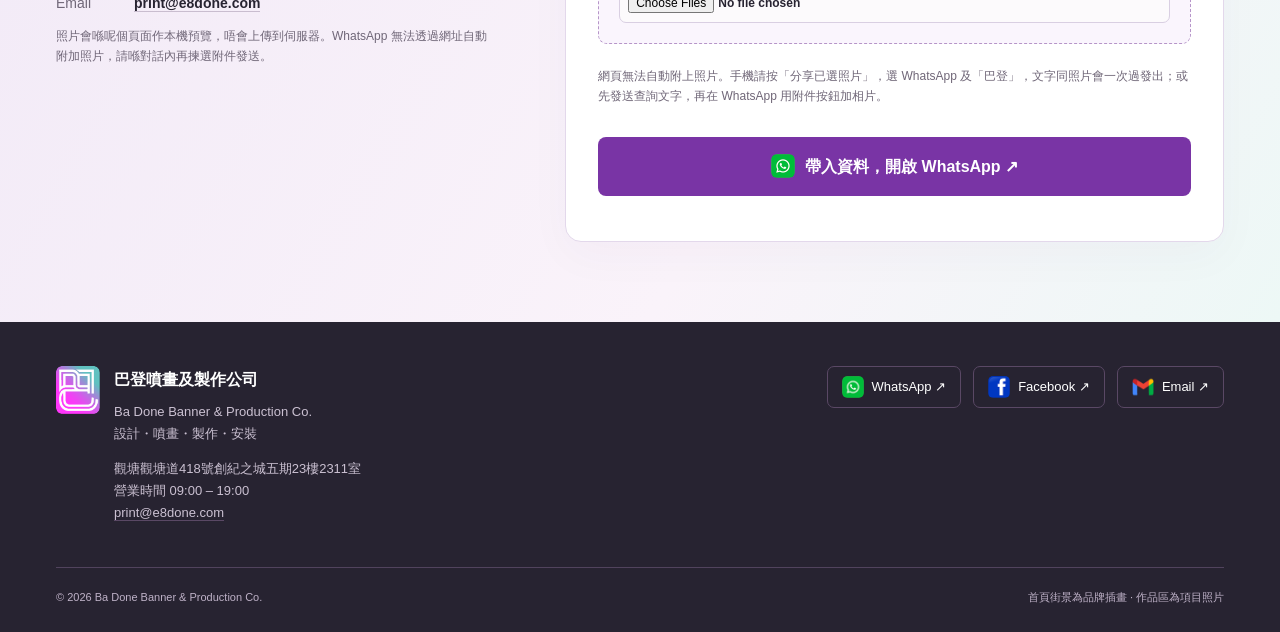
==== commit 61a00c1f: "Quote form: always show photo share button, send text with photos, clearer WhatsApp attachment fallb" ====
--- a/index.html
+++ b/index.html
@@ -270,17 +270,17 @@
 <section class="applications" id="applications"><div class="wrap section"><div class="section-head"><div><div class="eyebrow">PRINT IN THE REAL WORLD</div><h2>品牌，可以出現喺邊度？</h2></div><p>由店面、商場到車身，透過項目照片了解噴畫及貼紙嘅應用。點選照片可放大查看。</p></div><div class="examples portfolio-grid"><article class="example portfolio-card"><a class="portfolio-image" href="assets/coffee-storefront.webp" target="_blank" rel="noopener" aria-label="放大查看：店舖外牆・大型噴畫"><img src="assets/coffee-storefront.webp" width="1600" height="900" loading="lazy" decoding="async" alt="咖啡店外牆廣告及店面展示"><span class="zoom-label">放大查看 ↗</span></a><div class="example-copy"><small>RETAIL / 店面廣告</small><h3>店舖外牆・大型噴畫</h3><p>以大型宣傳畫面配合店面空間，呈現品牌形象。</p></div></article><article class="example portfolio-card"><a class="portfolio-image" href="assets/mall-hoarding.webp" target="_blank" rel="noopener" aria-label="放大查看：商場圍板・廣告貼紙"><img src="assets/mall-hoarding.webp" width="1441" height="952" loading="lazy" decoding="async" alt="商場圍板上的品牌及餐飲廣告"><span class="zoom-label">放大查看 ↗</span></a><div class="example-copy"><small>LARGE FORMAT / 大幅面廣告</small><h3>商場圍板・廣告貼紙</h3><p>利用圍板展示品牌與推廣資訊，將空間變成廣告畫面。</p></div></article><article class="example portfolio-card"><a class="portfolio-image" href="assets/minibus-graphics.webp" target="_blank" rel="noopener" aria-label="放大查看：小巴・車身廣告"><img src="assets/minibus-graphics.webp" width="1533" height="1130" loading="lazy" decoding="async" alt="小巴側面及車頭廣告貼紙"><span class="zoom-label">放大查看 ↗</span></a><div class="example-copy"><small>VEHICLE GRAPHICS / 小巴</small><h3>小巴・車身廣告</h3><p>配合車身側面與車頭位置，清楚呈現廣告內容。</p></div></article><article class="example portfolio-card"><a class="portfolio-image" href="assets/van-wrap.webp" target="_blank" rel="noopener" aria-label="放大查看：貨 Van・車身廣告"><img src="assets/van-wrap.webp" width="1283" height="874" loading="lazy" decoding="async" alt="橙色貨Van側面及車尾車身廣告"><span class="zoom-label">放大查看 ↗</span></a><div class="example-copy"><small>VEHICLE GRAPHICS / 貨 Van</small><h3>貨 Van・車身廣告</h3><p>延伸品牌畫面至車身及車尾，讓出行成為展示機會。</p></div></article><article class="example portfolio-card"><a class="portfolio-image" href="assets/truck-graphics.webp" target="_blank" rel="noopener" aria-label="放大查看：貨車・車斗廣告"><img src="assets/truck-graphics.webp" width="1600" height="1200" loading="lazy" decoding="async" alt="Dunlop品牌貨車車斗及車門廣告"><span class="zoom-label">放大查看 ↗</span></a><div class="example-copy"><small>VEHICLE GRAPHICS / 貨車</small><h3>貨車・車斗廣告</h3><p>利用車斗大幅面空間，呈現品牌標誌及廣告畫面。</p></div></article><article class="example portfolio-card"><a class="portfolio-image" href="assets/interior-column.webp" target="_blank" rel="noopener" aria-label="放大查看：室內柱身・裝飾貼紙"><img src="assets/interior-column.webp" width="1094" height="1276" loading="lazy" decoding="async" alt="咖啡店室內柱身廣告貼紙"><span class="zoom-label">放大查看 ↗</span></a><div class="example-copy"><small>INTERIOR / 室內貼紙</small><h3>室內柱身・裝飾貼紙</h3><p>善用柱身及室內表面，融入品牌視覺與裝飾。</p></div></article><article class="example portfolio-card acrylic-card"><a class="portfolio-image" href="assets/acrylic-sign.webp" target="_blank" rel="noopener" aria-label="放大查看：亞加力膠廣告招牌"><img src="assets/acrylic-sign.webp" width="522" height="776" loading="lazy" decoding="async" alt="木紋牆上的彩色立體亞加力膠品牌招牌"><span class="zoom-label">放大查看 ↗</span></a><div class="example-copy"><small>ACRYLIC SIGNAGE / 亞加力膠招牌</small><h3>亞加力膠廣告招牌</h3><p>以彩色立體標誌及文字，為牆身呈現鮮明嘅品牌形象。</p></div></article><article class="example portfolio-card printing-card"><a class="portfolio-image" href="assets/printing-sheets.webp" target="_blank" rel="noopener" aria-label="放大查看：印刷・宣傳印刷品"><img src="assets/printing-sheets.webp" width="549" height="977" loading="lazy" decoding="async" alt="彩色宣傳印刷品的印刷紙張"><span class="zoom-label">放大查看 ↗</span></a><div class="example-copy"><small>PRINTING / 印刷</small><h3>印刷・宣傳印刷品</h3><p>以彩色印刷呈現產品資訊及宣傳內容。</p></div></article></div></div></section>
 <section class="wrap section" id="process"><div class="eyebrow">A CLEAR PROCESS</div><h2>由查詢到交付，清楚每一步。</h2><div class="steps"><article class="step"><b>01 / 告訴我們你的需要</b><h3>提供尺寸與現場照片</h3><p>說明用途、數量、完成日期及安裝位置。已有稿件亦可於 WhatsApp 提供。</p></article><article class="step"><b>02 / 確認製作細節</b><h3>確認物料、報價與稿件</h3><p>按項目需求確認製作方式，並商議送貨或現場安裝安排。</p></article><article class="step"><b>03 / 安排完成項目</b><h3>製作、交付或安裝</h3><p>根據已確認嘅內容安排製作，並按約定完成交付。</p></article></div></section>
 <section class="quote-area" id="quote"><div class="wrap section quote-grid"><div class="quote-intro"><div class="eyebrow">LET’S TALK ABOUT YOUR PROJECT</div><h2>有製作計劃？<br>先同我哋傾一傾。</h2><p>填好資料，按一下即可打開 WhatsApp，帶入你嘅查詢內容，再由你確認發送。</p><div class="contact-card"><small>WhatsApp 查詢</small><div class="contact-phone"><img class="badge" src="assets/icons/whatsapp.png" alt="" width="44" height="44"><strong>+852 9663 8839</strong></div><a class="btn outline small" href="https://wa.me/85296638839" target="_blank" rel="noopener">直接開啟對話 ↗</a><dl class="contact-list"><div><dt>地址</dt><dd>觀塘觀塘道418號創紀之城五期23樓2311室</dd></div><div><dt>營業時間</dt><dd>09:00 – 19:00</dd></div><div><dt>Email</dt><dd><a href="mailto:print@e8done.com">print@e8done.com</a></dd></div></dl></div><p class="hint">照片會喺呢個頁面作本機預覽，唔會上傳到伺服器。WhatsApp 無法透過網址自動附加照片，請喺對話內再揀選附件發送。</p></div>
-<form id="quote-form"><div class="fields"><div class="field"><label for="name">稱呼 *</label><input id="name" name="name" autocomplete="name" maxlength="100" required placeholder="你的姓名 / 公司名稱"></div><div class="field"><label for="phone">聯絡電話（選填）</label><input id="phone" name="phone" type="tel" autocomplete="tel" maxlength="40" placeholder="方便回覆的電話"></div><div class="field"><label for="type">製作類型</label><select id="type"><option>噴畫貼紙+安裝</option><option>車身廣告</option><option>小巴廣告</option><option>Banner橫額噴畫</option><option>亞加力招牌</option><option>印刷</option><option>其他</option></select></div><div class="field"><label for="date">希望完成日期（選填）</label><input id="date" type="date"></div><div class="field full"><label for="details">項目資料 *</label><textarea id="details" maxlength="3000" required rows="4" placeholder="例如：櫥窗貼紙，約 120 × 80cm，2 張，需要安裝。請提供尺寸、數量、用途及安裝地點。"></textarea></div><div class="field full"><label class="upload" for="photos">＋ 選擇現場照片 / 參考圖片<span>最多 6 張，每張最多 15MB · 選取後可以預覽</span><input id="photos" type="file" accept="image/*,.heic,.heif" multiple></label><div id="photo-status" class="status" role="status" aria-live="polite"></div><div id="photo-preview" class="photos"></div></div></div><p class="hint">第一步：發送查詢文字。第二步：在 WhatsApp 附加相片。支援嘅手機亦可用下方「分享已選照片」，再選 WhatsApp 及接收人。</p><button class="btn dark send with-icon" type="submit"><img class="icon-img" src="assets/icons/whatsapp.png" alt="" width="24" height="24">帶入資料，開啟 WhatsApp ↗</button><button class="btn outline share" id="share-photos" type="button" hidden>分享已選照片</button><p id="send-status" class="status" aria-live="polite"></p></form></div></section>
+<form id="quote-form"><div class="fields"><div class="field"><label for="name">稱呼 *</label><input id="name" name="name" autocomplete="name" maxlength="100" required placeholder="你的姓名 / 公司名稱"></div><div class="field"><label for="phone">聯絡電話（選填）</label><input id="phone" name="phone" type="tel" autocomplete="tel" maxlength="40" placeholder="方便回覆的電話"></div><div class="field"><label for="type">製作類型</label><select id="type"><option>噴畫貼紙+安裝</option><option>車身廣告</option><option>小巴廣告</option><option>Banner橫額噴畫</option><option>亞加力招牌</option><option>印刷</option><option>其他</option></select></div><div class="field"><label for="date">希望完成日期（選填）</label><input id="date" type="date"></div><div class="field full"><label for="details">項目資料 *</label><textarea id="details" maxlength="3000" required rows="4" placeholder="例如：櫥窗貼紙，約 120 × 80cm，2 張，需要安裝。請提供尺寸、數量、用途及安裝地點。"></textarea></div><div class="field full"><label class="upload" for="photos">＋ 選擇現場照片 / 參考圖片<span>最多 6 張，每張最多 15MB · 選取後可以預覽</span><input id="photos" type="file" accept="image/*,.heic,.heif" multiple></label><div id="photo-status" class="status" role="status" aria-live="polite"></div><div id="photo-preview" class="photos"></div></div></div><p class="hint">網頁無法自動附上照片。手機請按「分享已選照片」，選 WhatsApp 及「巴登」，文字同照片會一次過發出；或先發送查詢文字，再在 WhatsApp 用附件按鈕加相片。</p><button class="btn dark send with-icon" type="submit"><img class="icon-img" src="assets/icons/whatsapp.png" alt="" width="24" height="24">帶入資料，開啟 WhatsApp ↗</button><button class="btn outline share" id="share-photos" type="button" hidden>分享已選照片</button><p id="send-status" class="status" aria-live="polite"></p></form></div></section>
 </main><footer><div class="wrap"><div class="foot-top"><div class="footer-brand"><span class="logo-wrap"><img class="footer-logo" src="[data-uri]" alt="巴登 Logo" width="44" height="48"></span><div><strong>巴登噴畫及製作公司</strong><p>Ba Done Banner &amp; Production Co.<br>設計・噴畫・製作・安裝</p><p class="foot-contact">觀塘觀塘道418號創紀之城五期23樓2311室<br>營業時間 09:00 – 19:00<br><a href="mailto:print@e8done.com">print@e8done.com</a></p></div></div><div class="social" aria-label="聯絡及社交平台"><a href="https://wa.me/85296638839" target="_blank" rel="noopener"><img class="icon-img" src="assets/icons/whatsapp.png" alt="" width="24" height="24">WhatsApp ↗</a><a href="https://www.facebook.com/share/1KNKArVigk/?mibextid=wwXIfr" target="_blank" rel="noopener"><img class="icon-img" src="assets/icons/facebook.png" alt="" width="24" height="24">Facebook ↗</a><a href="mailto:print@e8done.com"><img class="icon-img" src="assets/icons/email.png" alt="" width="24" height="24">Email ↗</a></div></div><div class="foot-bottom"><span>© <span id="year"></span> Ba Done Banner &amp; Production Co.</span><span>首頁街景為品牌插畫 · 作品區為項目照片</span></div></div></footer><a class="float-wa" href="https://wa.me/85296638839" target="_blank" rel="noopener" aria-label="WhatsApp 聯絡巴登"><img class="icon-img" src="assets/icons/whatsapp.png" alt="" width="24" height="24">WhatsApp 查詢 ↗</a>
 <script>
 'use strict';
 const $=id=>document.getElementById(id);let selected=[];let previewUrls=[];
 $('year').textContent=new Date().getFullYear();
 function makeMessage(v,files){return ['你好，巴登，我想查詢製作報價。','稱呼：'+v.name,'聯絡電話：'+(v.phone||'未填寫'),'製作類型：'+v.type,'希望完成日期：'+(v.date||'待商議'),'項目資料：',v.details,files.length?'參考照片：'+files.length+' 張（稍後另附）':''].filter(Boolean).join('\n');}
-function renderPhotos(){previewUrls.forEach(url=>URL.revokeObjectURL(url));previewUrls=[];$('photo-preview').replaceChildren();selected.forEach((file,i)=>{const figure=document.createElement('figure');figure.className='photo';const img=document.createElement('img');const url=URL.createObjectURL(file);previewUrls.push(url);img.src=url;img.alt='所選參考照片 '+(i+1);img.onerror=()=>{img.remove();const p=document.createElement('p');p.textContent='已選取照片（此格式無法預覽）';p.style='font-size:11px;padding:10px';figure.prepend(p);};const caption=document.createElement('figcaption');caption.textContent=file.name;const remove=document.createElement('button');remove.type='button';remove.textContent='移除';remove.setAttribute('aria-label','移除照片 '+file.name);remove.addEventListener('click',()=>{selected.splice(i,1);renderPhotos();$('photo-status').textContent='已選取 '+selected.length+' 張照片';});figure.append(img,caption,remove);$('photo-preview').append(figure);});$('share-photos').hidden=!(selected.length&&navigator.canShare&&navigator.canShare({files:selected}));}
+function renderPhotos(){previewUrls.forEach(url=>URL.revokeObjectURL(url));previewUrls=[];$('photo-preview').replaceChildren();selected.forEach((file,i)=>{const figure=document.createElement('figure');figure.className='photo';const img=document.createElement('img');const url=URL.createObjectURL(file);previewUrls.push(url);img.src=url;img.alt='所選參考照片 '+(i+1);img.onerror=()=>{img.remove();const p=document.createElement('p');p.textContent='已選取照片（此格式無法預覽）';p.style='font-size:11px;padding:10px';figure.prepend(p);};const caption=document.createElement('figcaption');caption.textContent=file.name;const remove=document.createElement('button');remove.type='button';remove.textContent='移除';remove.setAttribute('aria-label','移除照片 '+file.name);remove.addEventListener('click',()=>{selected.splice(i,1);renderPhotos();$('photo-status').textContent='已選取 '+selected.length+' 張照片';});figure.append(img,caption,remove);$('photo-preview').append(figure);});$('share-photos').hidden=!selected.length;}
 $('photos').addEventListener('change',()=>{const errors=[];for(const file of $('photos').files){if(!(file.type.startsWith('image/')||/\.(heic|heif)$/i.test(file.name))){errors.push(file.name+'：請選擇圖片');continue;}if(file.size>15*1024*1024){errors.push(file.name+'：超過 15MB');continue;}if(selected.some(f=>f.name===file.name&&f.size===file.size&&f.lastModified===file.lastModified))continue;if(selected.length>=6){errors.push('最多只可選擇 6 張照片');break;}selected.push(file);}$('photos').value='';renderPhotos();$('photo-status').textContent='已選取 '+selected.length+' 張照片'+(errors.length?'。'+errors.join('；'):'');$('photo-status').classList.toggle('form-error',!!errors.length);});
 $('quote-form').addEventListener('submit',e=>{e.preventDefault();const v={name:$('name').value.trim(),phone:$('phone').value.trim(),type:$('type').value,date:$('date').value,details:$('details').value.trim()};if(!v.name||!v.details){$('send-status').textContent='請填寫稱呼及項目資料。';return;}const url='https://wa.me/85296638839?text='+encodeURIComponent(makeMessage(v,selected));$('send-status').replaceChildren();const msg=document.createElement('span');msg.textContent='請在 WhatsApp 確認文字並按發送。'+(selected.length?' 記得再附上 '+selected.length+' 張照片。':'');const link=document.createElement('a');link.href=url;link.target='_blank';link.rel='noopener';link.textContent=' 如未開啟，點此重試。';link.style.textDecoration='underline';$('send-status').append(msg,link);window.open(url,'_blank','noopener');});
-$('share-photos').addEventListener('click',async()=>{if(!selected.length)return;try{await navigator.share({files:selected});$('send-status').textContent='請在分享選單選擇 WhatsApp，並確認接收人為 +852 9663 8839。';}catch(e){if(e.name!=='AbortError')$('send-status').textContent='此裝置無法分享照片，請在 WhatsApp 使用附件按鈕選取照片。';}});
+$('share-photos').addEventListener('click',async()=>{if(!selected.length)return;const st=$('send-status');const v={name:$('name').value.trim(),phone:$('phone').value.trim(),type:$('type').value,date:$('date').value,details:$('details').value.trim()};const text=(v.name&&v.details)?makeMessage(v,[]):'你好，巴登，我想查詢製作報價，附上參考照片。';const ok=navigator.canShare&&navigator.canShare({files:selected});if(!ok||!navigator.share){st.textContent='此瀏覽器未能直接分享照片。請先按上方「帶入資料，開啟 WhatsApp」，再在對話內按「＋」或迴紋針 → 相片／圖庫，選取同一批照片（電腦版可直接將照片拖入對話）。';return;}try{try{await navigator.share({files:selected,text});}catch(e){if(e.name==='AbortError')throw e;await navigator.share({files:selected});}st.textContent='請在分享選單選擇 WhatsApp，並揀選「巴登 +852 9663 8839」作接收人。';}catch(e){if(e.name!=='AbortError')st.textContent='分享失敗。請先按上方「帶入資料，開啟 WhatsApp」，再在 WhatsApp 內用附件按鈕選取照片。';}});
 window.addEventListener('pagehide',()=>previewUrls.forEach(url=>URL.revokeObjectURL(url)));
 (function(){if(!('IntersectionObserver' in window)||matchMedia('(prefers-reduced-motion: reduce)').matches)return;
 const io=new IntersectionObserver(es=>es.forEach(e=>{if(e.isIntersecting){e.target.classList.add('in');io.unobserve(e.target);}}),{threshold:.15,rootMargin:'0px 0px -6% 0px'});
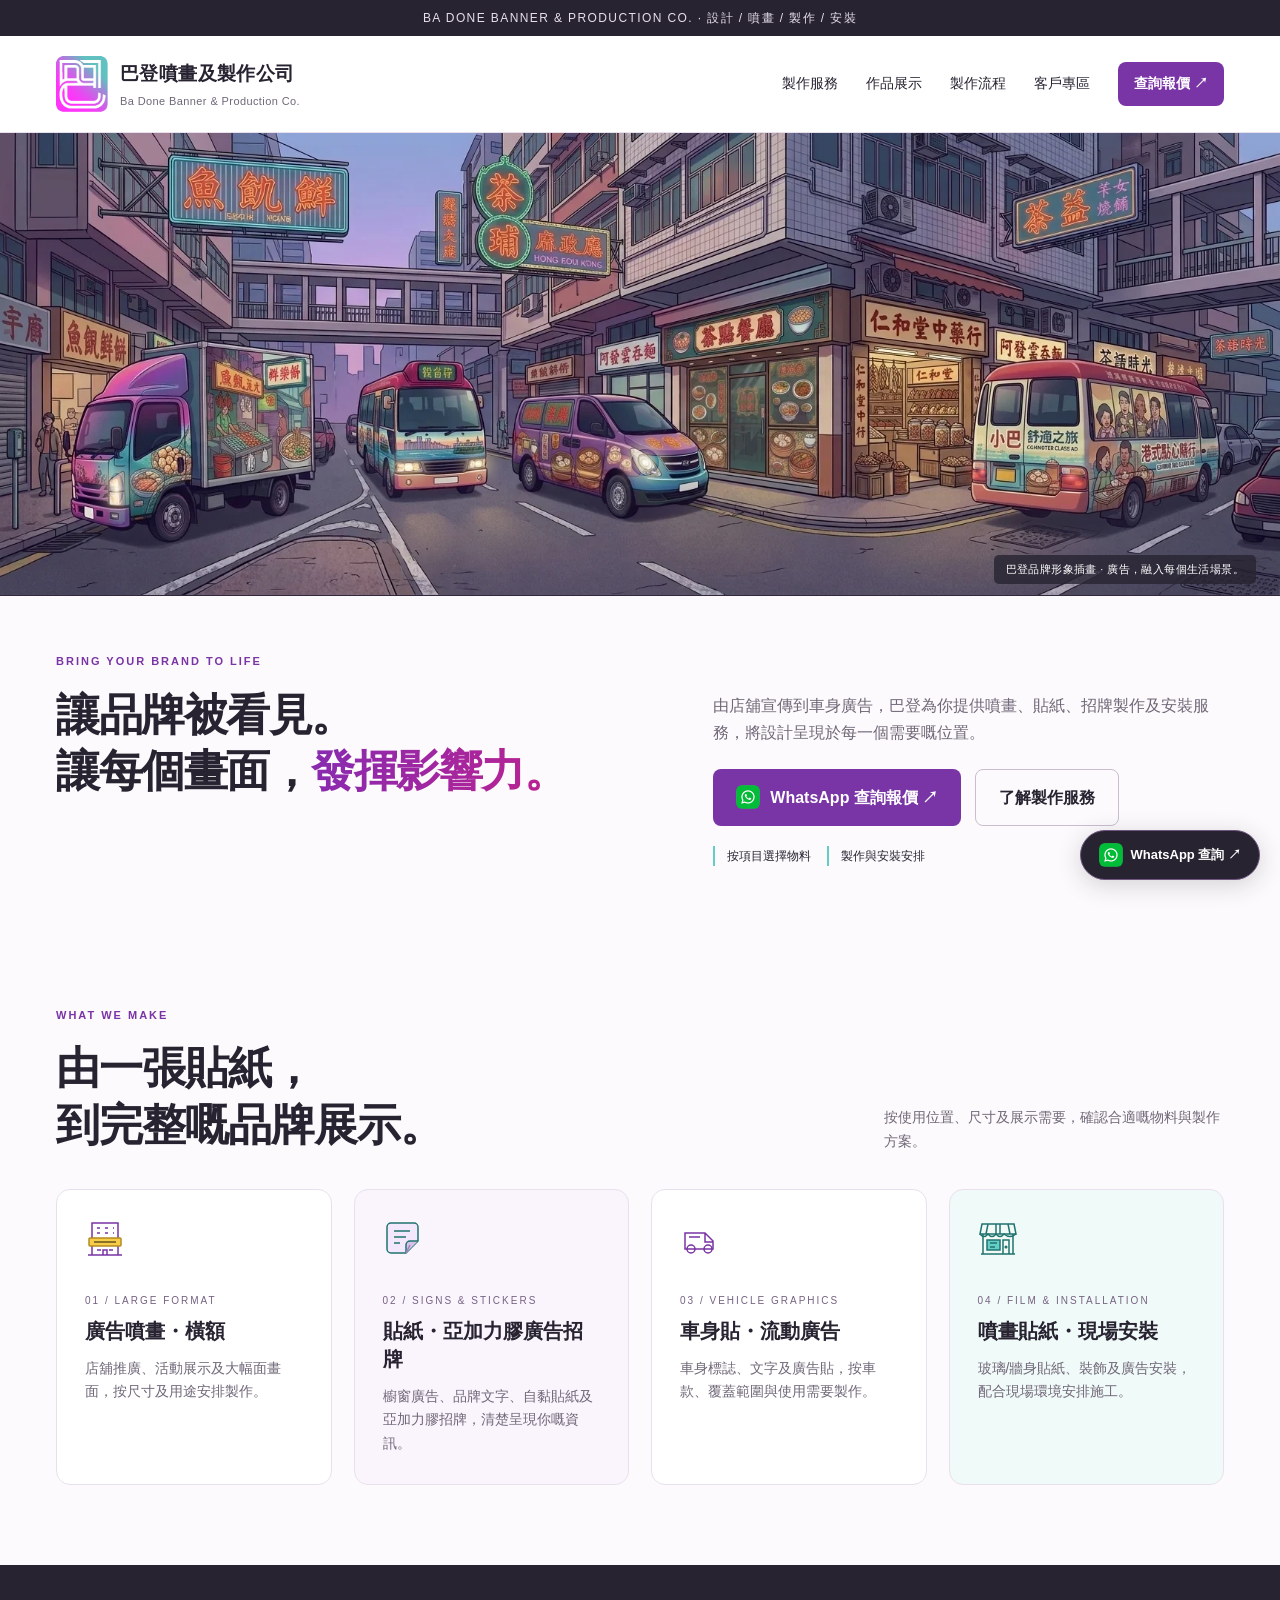
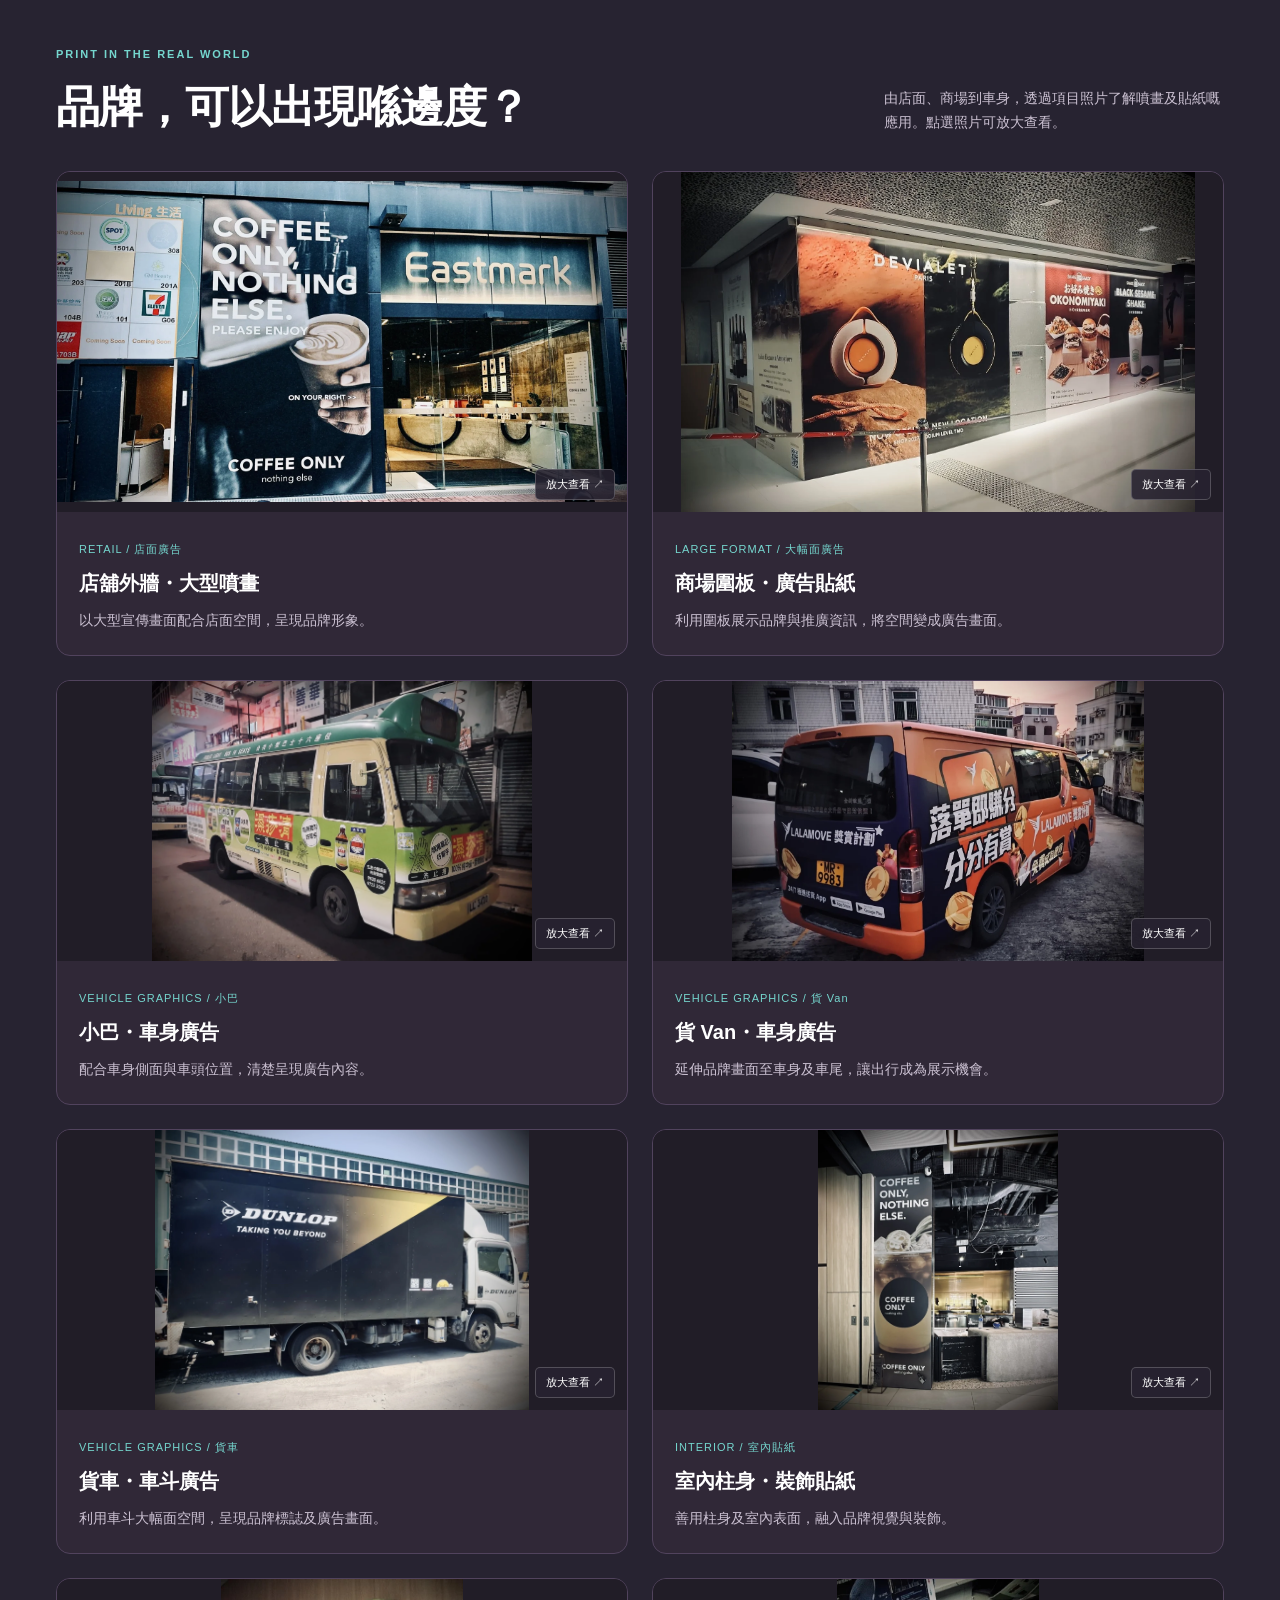
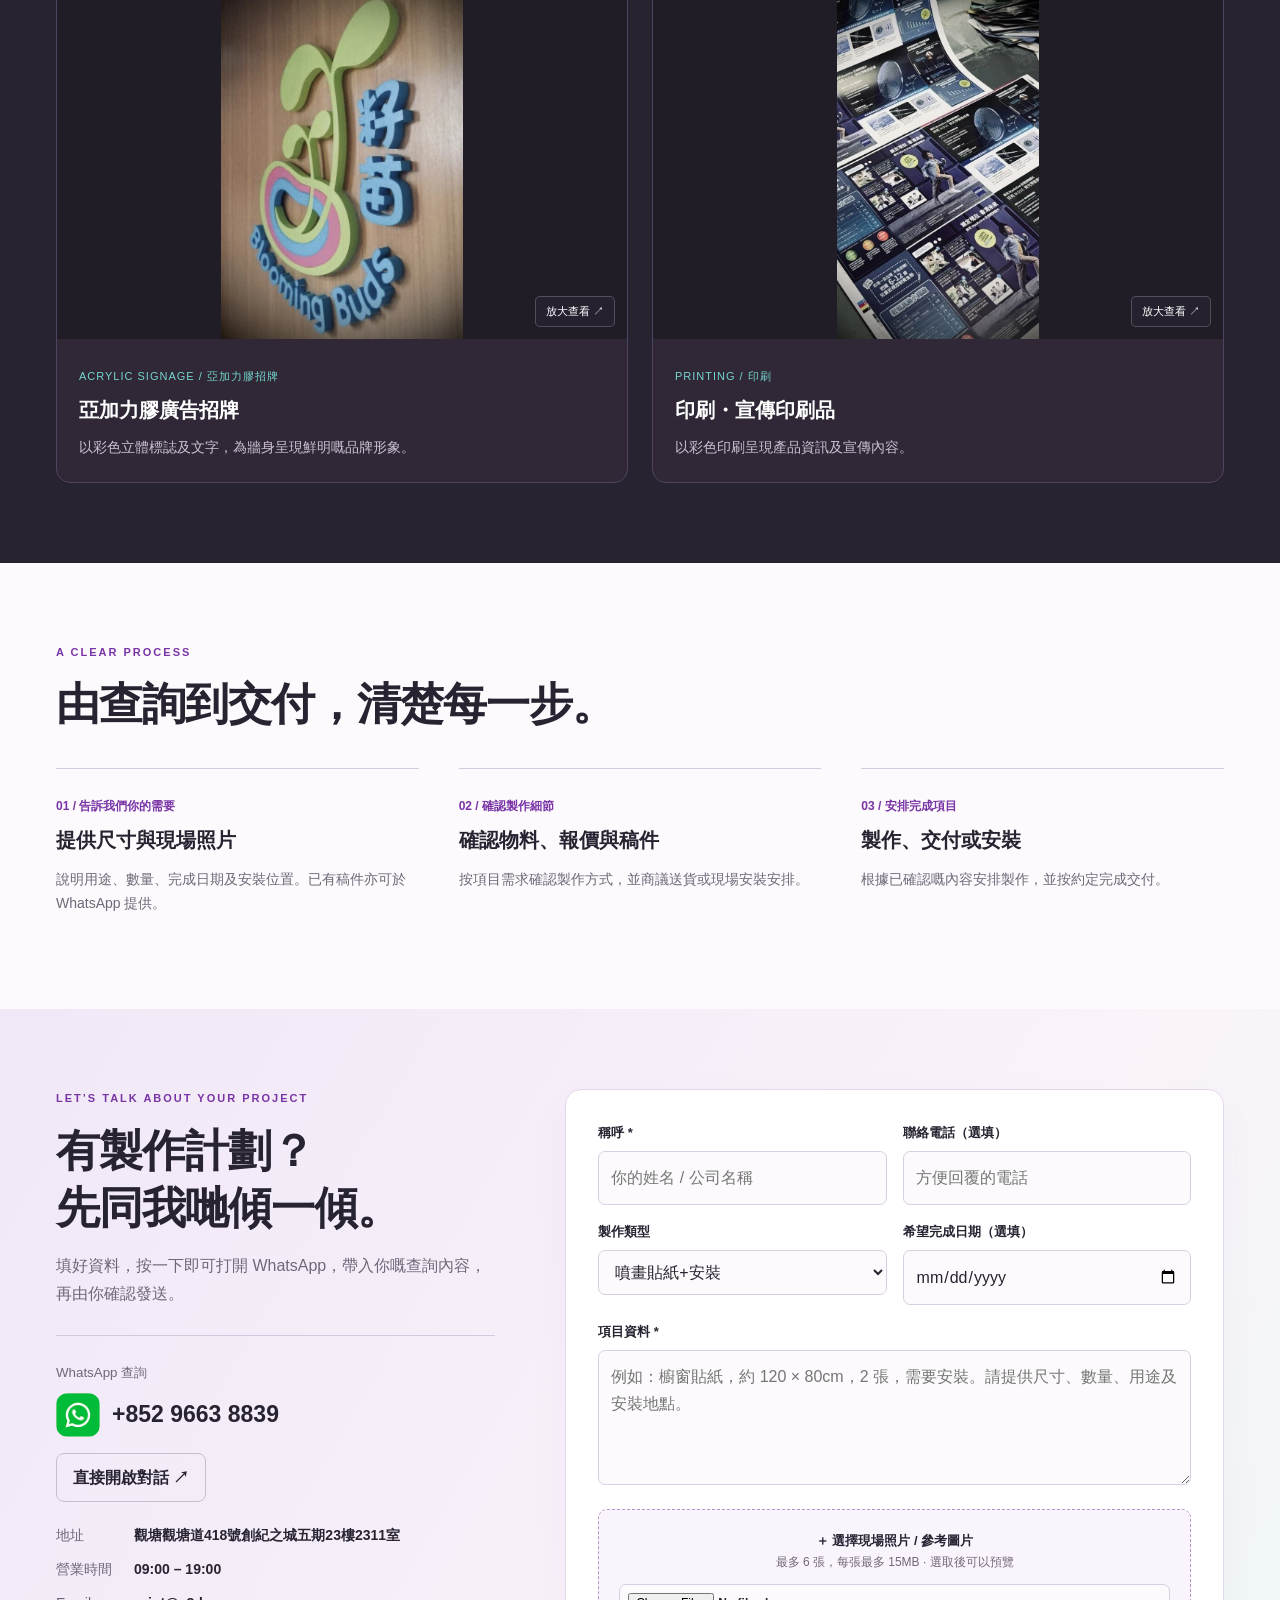
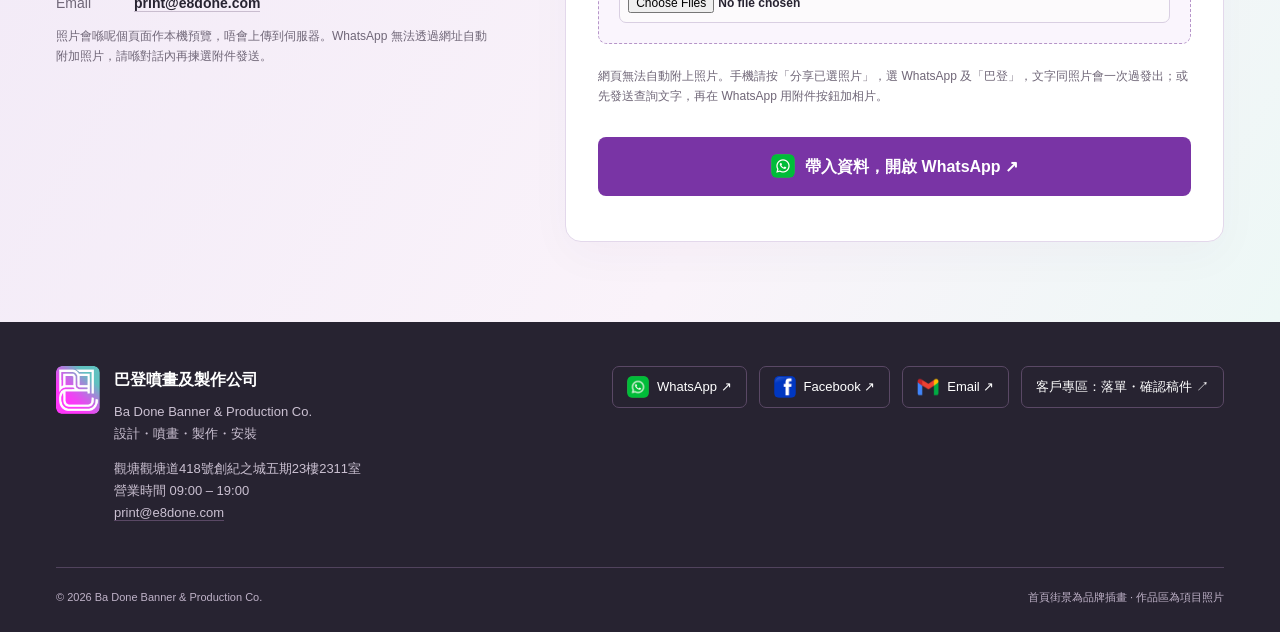
==== commit 5beeba73: "Add customer portal and admin backend for orders, proofs and invoices - portal.html: customers sign " ====
--- a/index.html
+++ b/index.html
@@ -259,7 +259,7 @@
 }
 </style></head><body>
 <div class="topline"><span class="topline-en">BA DONE BANNER &amp; PRODUCTION CO.</span><span class="topline-sep"> · </span><span class="topline-zh">設計 / 噴畫 / 製作 / 安裝</span></div>
-<header><div class="wrap head"><a href="#" class="brand"><span class="logo-wrap"><img class="brand-logo" src="[data-uri]" alt="巴登 Logo" width="52" height="56"></span><span><strong>巴登噴畫及製作公司</strong><small>Ba Done Banner &amp; Production Co.</small></span></a><nav aria-label="主選單"><a href="#services">製作服務</a><a href="#applications">作品展示</a><a href="#process">製作流程</a><a href="#quote" class="btn small">查詢報價 ↗</a></nav></div></header>
+<header><div class="wrap head"><a href="#" class="brand"><span class="logo-wrap"><img class="brand-logo" src="[data-uri]" alt="巴登 Logo" width="52" height="56"></span><span><strong>巴登噴畫及製作公司</strong><small>Ba Done Banner &amp; Production Co.</small></span></a><nav aria-label="主選單"><a href="#services">製作服務</a><a href="#applications">作品展示</a><a href="#process">製作流程</a><a href="portal.html">客戶專區</a><a href="#quote" class="btn small">查詢報價 ↗</a></nav></div></header>
 <main><figure class="brand-banner"><div class="scene"><img class="plate" src="assets/banner-plate.webp" width="1728" height="624" alt="香港街景插畫，展示店舖招牌、櫥窗及車身廣告" fetchpriority="high" decoding="async"><div class="veh" style="left:4.803%;top:44.872%;width:19.850%;height:44.071%;--tx:-15;--ty:5;--s:1.022;transform-origin:30% 100%;--dur:11s;--delay:0s"><img src="assets/veh-truck.webp" alt="" width="343" height="275" decoding="async"><i class="lamp h" style="left:18.95%;top:65.45%;width:5.83%;height:15.27%"></i></div><div class="veh" style="left:27.778%;top:49.199%;width:10.417%;height:30.128%;--tx:-3;--ty:8;--s:1.04;transform-origin:50% 100%;--dur:9s;--delay:1.2s"><img src="assets/veh-mini1.webp" alt="" width="180" height="188" decoding="async"><i class="lamp h" style="left:29.44%;top:73.40%;width:19.44%;height:6.91%"></i><i class="lamp h" style="left:84.44%;top:71.81%;width:12.78%;height:5.85%"></i></div><div class="veh" style="left:39.931%;top:56.250%;width:15.509%;height:27.564%;--tx:14;--ty:6;--s:1.028;transform-origin:70% 100%;--dur:12s;--delay:2.4s"><img src="assets/veh-van.webp" alt="" width="268" height="172" decoding="async"><i class="lamp h" style="left:60.45%;top:44.19%;width:14.18%;height:20.93%"></i></div><div class="veh" style="left:75.810%;top:48.077%;width:19.502%;height:36.538%;--tx:18;--ty:-2;--s:0.99;transform-origin:100% 100%;--dur:13s;--delay:0.6s"><img src="assets/veh-mini2.webp" alt="" width="337" height="228" decoding="async"><i class="lamp b" style="left:2.37%;top:64.91%;width:5.34%;height:7.89%"></i><i class="lamp b" style="left:35.01%;top:67.98%;width:10.98%;height:8.77%"></i></div></div><figcaption>巴登品牌形象插畫 · 廣告，融入每個生活場景。</figcaption></figure><section class="wrap hero"><div><div class="eyebrow">BRING YOUR BRAND TO LIFE</div><h1>讓品牌被看見。<br>讓每個畫面，<span>發揮影響力。</span></h1><p>由店舖宣傳到車身廣告，巴登為你提供噴畫、貼紙、招牌製作及安裝服務，將設計呈現於每一個需要嘅位置。</p><div class="actions"><a class="btn dark with-icon" href="#quote"><img class="icon-img" src="assets/icons/whatsapp.png" alt="" width="24" height="24">WhatsApp 查詢報價 ↗</a><a class="btn outline" href="#services">了解製作服務</a></div><div class="hero-note"><span>按項目選擇物料</span><span>製作與安裝安排</span></div></div></section>
 
 <section class="wrap section" id="services"><div class="section-head"><div><div class="eyebrow">WHAT WE MAKE</div><h2>由一張貼紙，<br>到完整嘅品牌展示。</h2></div><p>按使用位置、尺寸及展示需要，確認合適嘅物料與製作方案。</p></div><div class="services">
@@ -271,15 +271,19 @@
 <section class="wrap section" id="process"><div class="eyebrow">A CLEAR PROCESS</div><h2>由查詢到交付，清楚每一步。</h2><div class="steps"><article class="step"><b>01 / 告訴我們你的需要</b><h3>提供尺寸與現場照片</h3><p>說明用途、數量、完成日期及安裝位置。已有稿件亦可於 WhatsApp 提供。</p></article><article class="step"><b>02 / 確認製作細節</b><h3>確認物料、報價與稿件</h3><p>按項目需求確認製作方式，並商議送貨或現場安裝安排。</p></article><article class="step"><b>03 / 安排完成項目</b><h3>製作、交付或安裝</h3><p>根據已確認嘅內容安排製作，並按約定完成交付。</p></article></div></section>
 <section class="quote-area" id="quote"><div class="wrap section quote-grid"><div class="quote-intro"><div class="eyebrow">LET’S TALK ABOUT YOUR PROJECT</div><h2>有製作計劃？<br>先同我哋傾一傾。</h2><p>填好資料，按一下即可打開 WhatsApp，帶入你嘅查詢內容，再由你確認發送。</p><div class="contact-card"><small>WhatsApp 查詢</small><div class="contact-phone"><img class="badge" src="assets/icons/whatsapp.png" alt="" width="44" height="44"><strong>+852 9663 8839</strong></div><a class="btn outline small" href="https://wa.me/85296638839" target="_blank" rel="noopener">直接開啟對話 ↗</a><dl class="contact-list"><div><dt>地址</dt><dd>觀塘觀塘道418號創紀之城五期23樓2311室</dd></div><div><dt>營業時間</dt><dd>09:00 – 19:00</dd></div><div><dt>Email</dt><dd><a href="mailto:print@e8done.com">print@e8done.com</a></dd></div></dl></div><p class="hint">照片會喺呢個頁面作本機預覽，唔會上傳到伺服器。WhatsApp 無法透過網址自動附加照片，請喺對話內再揀選附件發送。</p></div>
 <form id="quote-form"><div class="fields"><div class="field"><label for="name">稱呼 *</label><input id="name" name="name" autocomplete="name" maxlength="100" required placeholder="你的姓名 / 公司名稱"></div><div class="field"><label for="phone">聯絡電話（選填）</label><input id="phone" name="phone" type="tel" autocomplete="tel" maxlength="40" placeholder="方便回覆的電話"></div><div class="field"><label for="type">製作類型</label><select id="type"><option>噴畫貼紙+安裝</option><option>車身廣告</option><option>小巴廣告</option><option>Banner橫額噴畫</option><option>亞加力招牌</option><option>印刷</option><option>其他</option></select></div><div class="field"><label for="date">希望完成日期（選填）</label><input id="date" type="date"></div><div class="field full"><label for="details">項目資料 *</label><textarea id="details" maxlength="3000" required rows="4" placeholder="例如：櫥窗貼紙，約 120 × 80cm，2 張，需要安裝。請提供尺寸、數量、用途及安裝地點。"></textarea></div><div class="field full"><label class="upload" for="photos">＋ 選擇現場照片 / 參考圖片<span>最多 6 張，每張最多 15MB · 選取後可以預覽</span><input id="photos" type="file" accept="image/*,.heic,.heif" multiple></label><div id="photo-status" class="status" role="status" aria-live="polite"></div><div id="photo-preview" class="photos"></div></div></div><p class="hint">網頁無法自動附上照片。手機請按「分享已選照片」，選 WhatsApp 及「巴登」，文字同照片會一次過發出；或先發送查詢文字，再在 WhatsApp 用附件按鈕加相片。</p><button class="btn dark send with-icon" type="submit"><img class="icon-img" src="assets/icons/whatsapp.png" alt="" width="24" height="24">帶入資料，開啟 WhatsApp ↗</button><button class="btn outline share" id="share-photos" type="button" hidden>分享已選照片</button><p id="send-status" class="status" aria-live="polite"></p></form></div></section>
-</main><footer><div class="wrap"><div class="foot-top"><div class="footer-brand"><span class="logo-wrap"><img class="footer-logo" src="[data-uri]" alt="巴登 Logo" width="44" height="48"></span><div><strong>巴登噴畫及製作公司</strong><p>Ba Done Banner &amp; Production Co.<br>設計・噴畫・製作・安裝</p><p class="foot-contact">觀塘觀塘道418號創紀之城五期23樓2311室<br>營業時間 09:00 – 19:00<br><a href="mailto:print@e8done.com">print@e8done.com</a></p></div></div><div class="social" aria-label="聯絡及社交平台"><a href="https://wa.me/85296638839" target="_blank" rel="noopener"><img class="icon-img" src="assets/icons/whatsapp.png" alt="" width="24" height="24">WhatsApp ↗</a><a href="https://www.facebook.com/share/1KNKArVigk/?mibextid=wwXIfr" target="_blank" rel="noopener"><img class="icon-img" src="assets/icons/facebook.png" alt="" width="24" height="24">Facebook ↗</a><a href="mailto:print@e8done.com"><img class="icon-img" src="assets/icons/email.png" alt="" width="24" height="24">Email ↗</a></div></div><div class="foot-bottom"><span>© <span id="year"></span> Ba Done Banner &amp; Production Co.</span><span>首頁街景為品牌插畫 · 作品區為項目照片</span></div></div></footer><a class="float-wa" href="https://wa.me/85296638839" target="_blank" rel="noopener" aria-label="WhatsApp 聯絡巴登"><img class="icon-img" src="assets/icons/whatsapp.png" alt="" width="24" height="24">WhatsApp 查詢 ↗</a>
+</main><footer><div class="wrap"><div class="foot-top"><div class="footer-brand"><span class="logo-wrap"><img class="footer-logo" src="[data-uri]" alt="巴登 Logo" width="44" height="48"></span><div><strong>巴登噴畫及製作公司</strong><p>Ba Done Banner &amp; Production Co.<br>設計・噴畫・製作・安裝</p><p class="foot-contact">觀塘觀塘道418號創紀之城五期23樓2311室<br>營業時間 09:00 – 19:00<br><a href="mailto:print@e8done.com">print@e8done.com</a></p></div></div><div class="social" aria-label="聯絡及社交平台"><a href="https://wa.me/85296638839" target="_blank" rel="noopener"><img class="icon-img" src="assets/icons/whatsapp.png" alt="" width="24" height="24">WhatsApp ↗</a><a href="https://www.facebook.com/share/1KNKArVigk/?mibextid=wwXIfr" target="_blank" rel="noopener"><img class="icon-img" src="assets/icons/facebook.png" alt="" width="24" height="24">Facebook ↗</a><a href="mailto:print@e8done.com"><img class="icon-img" src="assets/icons/email.png" alt="" width="24" height="24">Email ↗</a><a href="portal.html">客戶專區：落單・確認稿件 ↗</a></div></div><div class="foot-bottom"><span>© <span id="year"></span> Ba Done Banner &amp; Production Co.</span><span>首頁街景為品牌插畫 · 作品區為項目照片</span></div></div></footer><a class="float-wa" href="https://wa.me/85296638839" target="_blank" rel="noopener" aria-label="WhatsApp 聯絡巴登"><img class="icon-img" src="assets/icons/whatsapp.png" alt="" width="24" height="24">WhatsApp 查詢 ↗</a>
 <script>
 'use strict';
-const $=id=>document.getElementById(id);let selected=[];let previewUrls=[];
+const $=id=>document.getElementById(id);let selected=[];let previewUrls=[];let links=[];
+/* 照片上傳設定（Cloudinary 免費帳戶）：填入 cloud name 及 unsigned upload preset 後即啟用 */
+const CLOUD_NAME='';const UPLOAD_PRESET='';
 $('year').textContent=new Date().getFullYear();
-function makeMessage(v,files){return ['你好，巴登，我想查詢製作報價。','稱呼：'+v.name,'聯絡電話：'+(v.phone||'未填寫'),'製作類型：'+v.type,'希望完成日期：'+(v.date||'待商議'),'項目資料：',v.details,files.length?'參考照片：'+files.length+' 張（稍後另附）':''].filter(Boolean).join('\n');}
-function renderPhotos(){previewUrls.forEach(url=>URL.revokeObjectURL(url));previewUrls=[];$('photo-preview').replaceChildren();selected.forEach((file,i)=>{const figure=document.createElement('figure');figure.className='photo';const img=document.createElement('img');const url=URL.createObjectURL(file);previewUrls.push(url);img.src=url;img.alt='所選參考照片 '+(i+1);img.onerror=()=>{img.remove();const p=document.createElement('p');p.textContent='已選取照片（此格式無法預覽）';p.style='font-size:11px;padding:10px';figure.prepend(p);};const caption=document.createElement('figcaption');caption.textContent=file.name;const remove=document.createElement('button');remove.type='button';remove.textContent='移除';remove.setAttribute('aria-label','移除照片 '+file.name);remove.addEventListener('click',()=>{selected.splice(i,1);renderPhotos();$('photo-status').textContent='已選取 '+selected.length+' 張照片';});figure.append(img,caption,remove);$('photo-preview').append(figure);});$('share-photos').hidden=!selected.length;}
+function makeMessage(v,files){return ['你好，巴登，我想查詢製作報價。','稱呼：'+v.name,'聯絡電話：'+(v.phone||'未填寫'),'製作類型：'+v.type,'希望完成日期：'+(v.date||'待商議'),'項目資料：',v.details,links.length?'參考照片（按連結查看）：\n'+links.join('\n'):(files.length?'參考照片：'+files.length+' 張（稍後另附）':'')].filter(Boolean).join('\n');}
+function renderPhotos(){links=[];previewUrls.forEach(url=>URL.revokeObjectURL(url));previewUrls=[];$('photo-preview').replaceChildren();selected.forEach((file,i)=>{const figure=document.createElement('figure');figure.className='photo';const img=document.createElement('img');const url=URL.createObjectURL(file);previewUrls.push(url);img.src=url;img.alt='所選參考照片 '+(i+1);img.onerror=()=>{img.remove();const p=document.createElement('p');p.textContent='已選取照片（此格式無法預覽）';p.style='font-size:11px;padding:10px';figure.prepend(p);};const caption=document.createElement('figcaption');caption.textContent=file.name;const remove=document.createElement('button');remove.type='button';remove.textContent='移除';remove.setAttribute('aria-label','移除照片 '+file.name);remove.addEventListener('click',()=>{selected.splice(i,1);renderPhotos();$('photo-status').textContent='已選取 '+selected.length+' 張照片';});figure.append(img,caption,remove);$('photo-preview').append(figure);});$('share-photos').hidden=!selected.length;}
 $('photos').addEventListener('change',()=>{const errors=[];for(const file of $('photos').files){if(!(file.type.startsWith('image/')||/\.(heic|heif)$/i.test(file.name))){errors.push(file.name+'：請選擇圖片');continue;}if(file.size>15*1024*1024){errors.push(file.name+'：超過 15MB');continue;}if(selected.some(f=>f.name===file.name&&f.size===file.size&&f.lastModified===file.lastModified))continue;if(selected.length>=6){errors.push('最多只可選擇 6 張照片');break;}selected.push(file);}$('photos').value='';renderPhotos();$('photo-status').textContent='已選取 '+selected.length+' 張照片'+(errors.length?'。'+errors.join('；'):'');$('photo-status').classList.toggle('form-error',!!errors.length);});
-$('quote-form').addEventListener('submit',e=>{e.preventDefault();const v={name:$('name').value.trim(),phone:$('phone').value.trim(),type:$('type').value,date:$('date').value,details:$('details').value.trim()};if(!v.name||!v.details){$('send-status').textContent='請填寫稱呼及項目資料。';return;}const url='https://wa.me/85296638839?text='+encodeURIComponent(makeMessage(v,selected));$('send-status').replaceChildren();const msg=document.createElement('span');msg.textContent='請在 WhatsApp 確認文字並按發送。'+(selected.length?' 記得再附上 '+selected.length+' 張照片。':'');const link=document.createElement('a');link.href=url;link.target='_blank';link.rel='noopener';link.textContent=' 如未開啟，點此重試。';link.style.textDecoration='underline';$('send-status').append(msg,link);window.open(url,'_blank','noopener');});
+$('quote-form').addEventListener('submit',async e=>{e.preventDefault();const v={name:$('name').value.trim(),phone:$('phone').value.trim(),type:$('type').value,date:$('date').value,details:$('details').value.trim()};const st=$('send-status');if(!v.name||!v.details){st.textContent='請填寫稱呼及項目資料。';return;}const btn=e.submitter||document.querySelector('#quote-form .send');
+if(CLOUD_NAME&&UPLOAD_PRESET&&selected.length&&links.length!==selected.length){btn.disabled=true;links=[];try{for(let i=0;i<selected.length;i++){st.textContent='照片上載中 '+(i+1)+' / '+selected.length+' …請稍候';const fd=new FormData();fd.append('file',selected[i]);fd.append('upload_preset',UPLOAD_PRESET);const r=await fetch('https://api.cloudinary.com/v1_1/'+CLOUD_NAME+'/image/upload',{method:'POST',body:fd});if(!r.ok)throw new Error('upload');const j=await r.json();links.push(j.secure_url);}}catch(err){links=[];btn.disabled=false;st.textContent='照片上載失敗，請檢查網絡後再試；或移除照片，先發送文字再於 WhatsApp 附加。';return;}btn.disabled=false;}
+const url='https://wa.me/85296638839?text='+encodeURIComponent(makeMessage(v,selected));st.replaceChildren();const msg=document.createElement('span');const uploaded=links.length>0;msg.textContent=uploaded?'照片已上載 ✓ 請按下面按鈕開啟 WhatsApp，確認後按發送（照片連結已寫入訊息）。 ':'請在 WhatsApp 確認文字並按發送。'+(selected.length?' 記得再附上 '+selected.length+' 張照片。':'');const link=document.createElement('a');link.href=url;link.target='_blank';link.rel='noopener';link.textContent=uploaded?'開啟 WhatsApp ↗':' 如未開啟，點此重試。';link.style.textDecoration='underline';link.style.fontWeight='600';st.append(msg,link);if(!uploaded)window.open(url,'_blank','noopener');});
 $('share-photos').addEventListener('click',async()=>{if(!selected.length)return;const st=$('send-status');const v={name:$('name').value.trim(),phone:$('phone').value.trim(),type:$('type').value,date:$('date').value,details:$('details').value.trim()};const text=(v.name&&v.details)?makeMessage(v,[]):'你好，巴登，我想查詢製作報價，附上參考照片。';const ok=navigator.canShare&&navigator.canShare({files:selected});if(!ok||!navigator.share){st.textContent='此瀏覽器未能直接分享照片。請先按上方「帶入資料，開啟 WhatsApp」，再在對話內按「＋」或迴紋針 → 相片／圖庫，選取同一批照片（電腦版可直接將照片拖入對話）。';return;}try{try{await navigator.share({files:selected,text});}catch(e){if(e.name==='AbortError')throw e;await navigator.share({files:selected});}st.textContent='請在分享選單選擇 WhatsApp，並揀選「巴登 +852 9663 8839」作接收人。';}catch(e){if(e.name!=='AbortError')st.textContent='分享失敗。請先按上方「帶入資料，開啟 WhatsApp」，再在 WhatsApp 內用附件按鈕選取照片。';}});
 window.addEventListener('pagehide',()=>previewUrls.forEach(url=>URL.revokeObjectURL(url)));
 (function(){if(!('IntersectionObserver' in window)||matchMedia('(prefers-reduced-motion: reduce)').matches)return;
